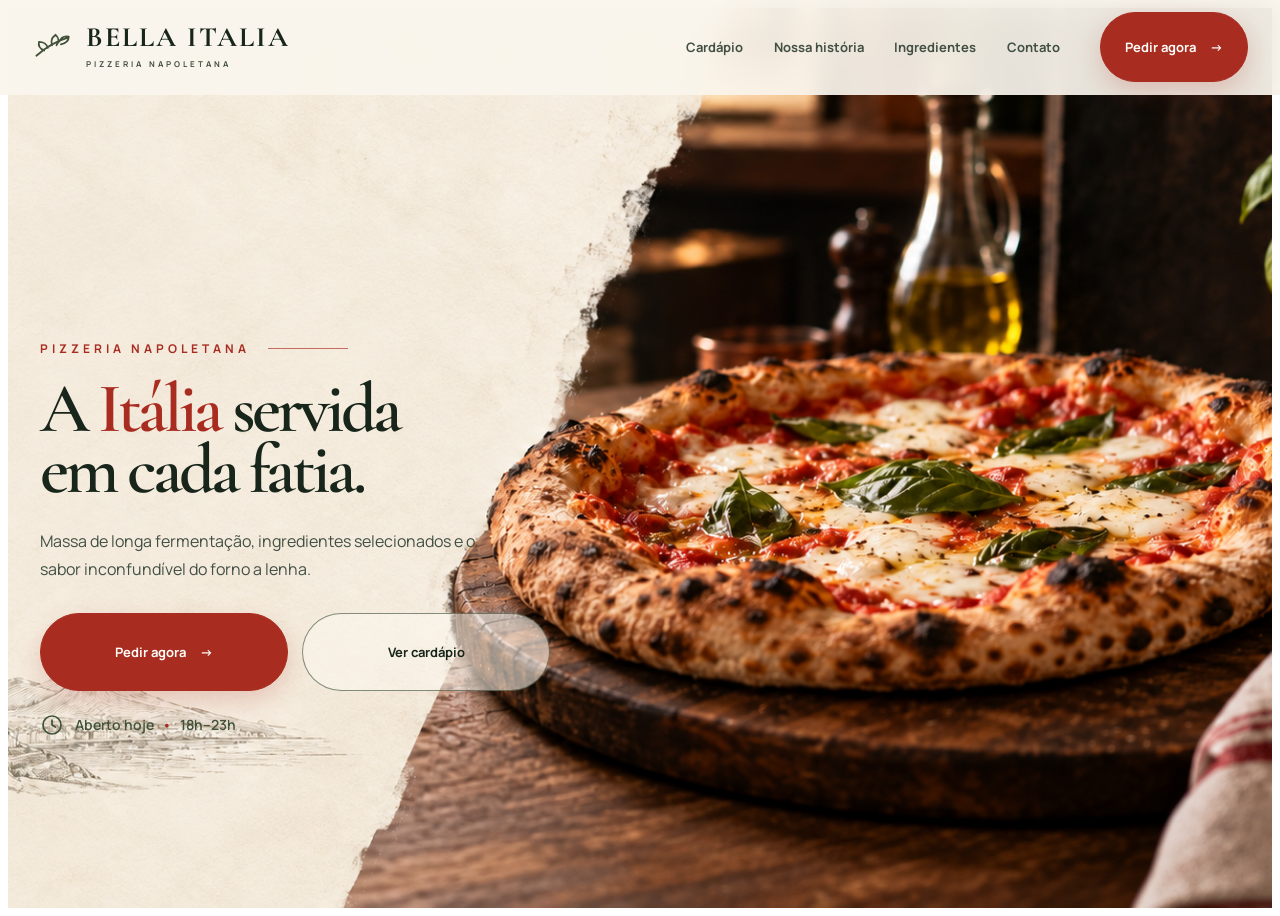
==== public/index.html @ cf536c27 "Refatora landing page Bella Italia" ====
<!DOCTYPE html>
<html lang="pt-BR">

<head>
    <meta charset="UTF-8">
    <meta name="viewport" content="width=device-width, initial-scale=1.0">
    <meta name="description"
        content="Bella Italia — Pizzeria Napoletana artesanal com forno a lenha. Sabores tradicionais, especiais, vegetarianos e doces. Peça agora ou reserve sua mesa.">
    <meta name="theme-color" content="#f4ecdd">
    <title>Bella Italia | Pizzeria Napoletana — Forno a Lenha</title>
    <link rel="preconnect" href="https://fonts.googleapis.com">

    <link rel="preconnect" href="https://fonts.gstatic.com" crossorigin>

    <link
        href="https://fonts.googleapis.com/css2?family=Cormorant+Garamond:wght@500;600;700&family=Manrope:wght@400;500;600;700&display=swap"
        rel="stylesheet">
    <link rel="stylesheet" href="css/style.css">
</head>

<body>
    <a href="#cardapio" class="landing-skip">Ir para o cardápio</a>

    <div class="landing-menu-overlay" id="landing-menu-overlay"></div>

    <header class="landing-header" id="landing-header">
        <nav class="landing-nav" aria-label="Navegação principal">

            <a href="#hero-section" class="landing-brand" aria-label="Bella Italia — início">
                <svg viewBox="0 0 48 32" aria-hidden="true">
                    <path
                        d="M5 26C15 17 25 10 42 5M14 20C9 18 7 14 8 10c5 0 9 3 10 7M23 14c-2-5 0-9 4-12 4 4 4 8 1 12M31 10c2-5 6-7 11-6 0 5-4 8-9 9" />
                </svg>

                <span>
                    <strong>Bella Italia</strong>
                    <small>Pizzeria Napoletana</small>
                </span>
            </a>

            <div class="landing-nav-links" id="landing-nav-links">
                <a href="#cardapio">Cardápio</a>
                <a href="#sobre">Nossa história</a>
                <a href="#ingredientes">Ingredientes</a>
                <a href="#contato">Contato</a>
            </div>

            <a href="#contato" class="landing-nav-cta">
                Pedir agora
                <span aria-hidden="true">→</span>
            </a>

            <button class="landing-menu-toggle" id="landing-menu-toggle" type="button" aria-label="Abrir menu"
                aria-controls="landing-nav-links" aria-expanded="false">
                <span></span>
                <span></span>
                <span></span>
            </button>
        </nav>
    </header>

    <section class="hero-image-section" id="hero-section">
        <img src="assets/imgs/hero-bella-italia.png" alt="" class="landing-hero-background" loading="eager"
            fetchpriority="high">

        <div class="landing-hero-layout">
            <div class="landing-hero-copy">

                <span class="landing-eyebrow">
                    Pizzeria Napoletana
                </span>

                <h1>
                    A <em>Itália</em> servida em cada fatia.
                </h1>

                <p>
                    Massa de longa fermentação, ingredientes selecionados
                    e o sabor inconfundível do forno a lenha.
                </p>

                <div class="landing-hero-actions">
                    <a href="#contato" class="landing-primary-button">
                        Pedir agora
                        <span aria-hidden="true">→</span>
                    </a>

                    <a href="#cardapio" class="landing-secondary-button">
                        Ver cardápio
                    </a>
                </div>

                <div class="landing-opening">
                    <svg viewBox="0 0 24 24" aria-hidden="true">
                        <circle cx="12" cy="12" r="9"></circle>
                        <path d="M12 7v5l3.5 2"></path>
                    </svg>

                    <span>
                        Aberto hoje
                        <i>•</i>
                        18h–23h
                    </span>
                </div>
            </div>
        </div>
    </section>
</body>

</html>
---- public/css/style.css ----
/* =========================================================
   NOVO HERO — BELLA ITALIA
   ========================================================= */

.landing-skip {
    position: fixed;
    top: 12px;
    left: 16px;
    z-index: 9999;
    padding: 10px 18px;
    border-radius: 8px;
    background: #17251a;
    color: #fffdf8;
    font-family: "Manrope", sans-serif;
    font-size: 13px;
    font-weight: 700;
    transform: translateY(-160%);
    transition: transform 180ms ease;
}

.landing-skip:focus {
    transform: translateY(0);
}

.landing-header {
    position: fixed;
    top: 0;
    right: 0;
    left: 0;
    z-index: 1000;
    height: 94px;
    border-bottom: 1px solid transparent;
    background: rgba(250, 246, 237, 0.92);
    backdrop-filter: blur(14px);
    -webkit-backdrop-filter: blur(14px);
    transition:
        height 250ms ease,
        background 250ms ease,
        box-shadow 250ms ease;
}

.landing-header.scrolled {
    height: 78px;
    border-color: rgba(38, 56, 38, 0.14);
    background: rgba(250, 246, 237, 0.98);
    box-shadow: 0 12px 35px rgba(32, 28, 20, 0.08);
}

.landing-nav {
    width: min(calc(100% - 64px), 1450px);
    height: 100%;
    margin: 0 auto;
    display: flex;
    align-items: center;
    gap: 40px;
}

.landing-brand {
    display: inline-flex;
    align-items: center;
    gap: 12px;
    flex-shrink: 0;
    color: #17251a;
    text-decoration: none;
}

.landing-brand svg {
    width: 42px;
    height: 30px;
    fill: none;
    stroke: #40533a;
    stroke-width: 2;
    stroke-linecap: round;
    stroke-linejoin: round;
}

.landing-brand strong,
.landing-brand small {
    display: block;
}

.landing-brand strong {
    font-family: "Cormorant Garamond", serif;
    font-size: 28px;
    font-weight: 700;
    line-height: 0.9;
    letter-spacing: 2px;
    text-transform: uppercase;
}

.landing-brand small {
    margin-top: 7px;
    color: #425044;
    font-family: "Manrope", sans-serif;
    font-size: 8px;
    font-weight: 700;
    letter-spacing: 3px;
    text-transform: uppercase;
}

.landing-nav-links {
    margin-left: auto;
    display: flex;
    align-items: center;
    gap: clamp(20px, 2.4vw, 38px);
}

.landing-nav-links a {
    position: relative;
    padding: 8px 0;
    color: #425044;
    font-family: "Manrope", sans-serif;
    font-size: 13px;
    font-weight: 700;
    text-decoration: none;
    white-space: nowrap;
    transition: color 180ms ease;
}

.landing-nav-links a::after {
    content: "";
    position: absolute;
    right: 0;
    bottom: 1px;
    left: 0;
    height: 2px;
    background: #a92c20;
    transform: scaleX(0);
    transform-origin: right;
    transition: transform 220ms ease;
}

.landing-nav-links a:hover {
    color: #a92c20;
}

.landing-nav-links a:hover::after {
    transform: scaleX(1);
    transform-origin: left;
}

.landing-nav-cta,
.landing-primary-button,
.landing-secondary-button {
    display: inline-flex;
    align-items: center;
    justify-content: center;
    gap: 14px;
    min-height: 50px;
    padding: 13px 28px;
    border-radius: 999px;
    font-family: "Manrope", sans-serif;
    font-size: 13px;
    font-weight: 700;
    text-decoration: none;
    transition:
        background 200ms ease,
        color 200ms ease,
        border-color 200ms ease,
        transform 200ms ease,
        box-shadow 200ms ease;
}

.landing-nav-cta,
.landing-primary-button {
    border: 1px solid #a92c20;
    background: #a92c20;
    color: #fffdf8;
    box-shadow: 0 10px 24px rgba(169, 44, 32, 0.2);
}

.landing-nav-cta {
    min-height: 46px;
    padding: 11px 24px;
    white-space: nowrap;
}

.landing-nav-cta:hover,
.landing-primary-button:hover {
    border-color: #842016;
    background: #842016;
    color: #fff;
    transform: translateY(-2px);
    box-shadow: 0 14px 30px rgba(132, 32, 22, 0.25);
}

.landing-menu-toggle {
    display: none;
    width: 44px;
    height: 44px;
    padding: 10px 7px;
    border: 0;
    background: transparent;
    cursor: pointer;
    flex-direction: column;
    align-items: stretch;
    justify-content: center;
    gap: 6px;
}

.landing-menu-toggle span {
    height: 2px;
    border-radius: 2px;
    background: #17251a;
    transition: transform 220ms ease, opacity 180ms ease;
}

.landing-menu-toggle.open span:nth-child(1) {
    transform: translateY(8px) rotate(45deg);
}

.landing-menu-toggle.open span:nth-child(2) {
    opacity: 0;
}

.landing-menu-toggle.open span:nth-child(3) {
    transform: translateY(-8px) rotate(-45deg);
}

.landing-menu-overlay {
    position: fixed;
    inset: 0;
    z-index: 980;
    background: rgba(20, 30, 20, 0.5);
    opacity: 0;
    pointer-events: none;
    transition: opacity 220ms ease;
}

.landing-menu-overlay.open {
    opacity: 1;
    pointer-events: auto;
}

body.landing-menu-open {
    overflow: hidden;
}

/* Hero */

.hero-image-section {
    position: relative !important;
    width: 100% !important;
    height: 100svh !important;
    min-height: 720px !important;
    max-height: 980px !important;
    overflow: hidden !important;
    background: #f4ecdd !important;
}

.landing-hero-background {
    position: absolute;
    inset: 0;
    width: 100%;
    height: 100%;
    display: block;
    object-fit: cover;
    object-position: center;
}

.landing-hero-layout {
    position: relative;
    z-index: 2;
    width: min(calc(100% - 64px), 1450px);
    height: 100%;
    margin: 0 auto;
    padding-top: 94px;
    display: flex;
    align-items: center;
}

.landing-hero-copy {
    width: min(500px, 41vw);
    padding-bottom: 3vh;
}

.landing-eyebrow {
    display: flex;
    align-items: center;
    gap: 18px;
    margin-bottom: 22px;
    color: #a92c20;
    font-family: "Manrope", sans-serif;
    font-size: 12px;
    font-weight: 700;
    letter-spacing: 4px;
    text-transform: uppercase;
}

.landing-eyebrow::after {
    content: "";
    width: 80px;
    height: 1px;
    background: currentColor;
    opacity: 0.65;
}

.landing-hero-copy h1 {
    max-width: 540px;
    margin: 0;
    color: #17251a;
    font-family: "Cormorant Garamond", serif;
    font-size: clamp(65px, 5.5vw, 102px);
    font-weight: 600;
    line-height: 0.86;
    letter-spacing: -4px;
    text-wrap: balance;
}

.landing-hero-copy h1 em {
    color: #a92c20;
    font-style: normal;
}

.landing-hero-copy>p {
    max-width: 455px;
    margin: 28px 0 0;
    color: #425044;
    font-family: "Manrope", sans-serif;
    font-size: clamp(16px, 1.25vw, 19px);
    line-height: 1.7;
}

.landing-hero-actions {
    display: flex;
    align-items: center;
    gap: 14px;
    margin-top: 30px;
}

.landing-primary-button,
.landing-secondary-button {
    min-width: 190px;
}

.landing-secondary-button {
    border: 1px solid rgba(38, 56, 38, 0.55);
    background: rgba(251, 247, 239, 0.55);
    color: #17251a;
}

.landing-secondary-button:hover {
    border-color: #263826;
    background: #263826;
    color: #fffdf8;
    transform: translateY(-2px);
}

.landing-opening {
    display: flex;
    align-items: center;
    gap: 11px;
    margin-top: 22px;
    color: #40533a;
    font-family: "Manrope", sans-serif;
    font-size: 14px;
    font-weight: 600;
}

.landing-opening svg {
    width: 24px;
    height: 24px;
    fill: none;
    stroke: currentColor;
    stroke-width: 1.7;
    stroke-linecap: round;
    stroke-linejoin: round;
}

.landing-opening i {
    margin: 0 5px;
    color: #a92c20;
    font-style: normal;
}

/* Tablet */

@media (max-width: 1050px) {
    .landing-nav-links {
        gap: 17px;
    }

    .landing-nav-links a {
        font-size: 12px;
    }

    .landing-brand strong {
        font-size: 23px;
    }

    .landing-hero-copy {
        width: 45vw;
    }

    .landing-hero-copy h1 {
        font-size: clamp(58px, 6vw, 80px);
    }
}

/* Menu mobile */

@media (max-width: 850px) {
    .landing-header {
        height: 80px;
    }

    .landing-nav {
        width: calc(100% - 40px);
    }

    .landing-menu-toggle {
        position: relative;
        z-index: 1002;
        display: flex;
    }

    .landing-nav-cta {
        margin-left: auto;
    }

    .landing-nav-links {
        position: fixed;
        top: 0;
        right: 0;
        z-index: 1001;
        width: min(360px, 88vw);
        height: 100dvh;
        margin: 0;
        padding: 125px 38px 48px;
        display: flex;
        flex-direction: column;
        align-items: flex-start;
        gap: 10px;
        background: #fbf7ef;
        box-shadow: -20px 0 55px rgba(18, 25, 18, 0.16);
        transform: translateX(105%);
        transition: transform 300ms ease;
    }

    .landing-nav-links.open {
        transform: translateX(0);
    }

    .landing-nav-links a {
        width: 100%;
        padding: 14px 0;
        border-bottom: 1px solid rgba(38, 56, 38, 0.16);
        font-family: "Cormorant Garamond", serif;
        font-size: 24px;
        font-weight: 600;
    }
}

/* Celular */

@media (max-width: 680px) {

    .landing-header,
    .landing-header.scrolled {
        height: 72px;
    }

    .landing-nav {
        width: calc(100% - 32px);
    }

    .landing-brand svg,
    .landing-brand small,
    .landing-nav>.landing-nav-cta {
        display: none;
    }

    .landing-brand strong {
        font-size: 21px;
    }

    .landing-menu-toggle {
        margin-left: auto;
    }

    .hero-image-section {
        height: auto !important;
        min-height: 880px !important;
        max-height: none !important;
    }

    .landing-hero-background {
        top: 72px;
        bottom: auto;
        height: 43%;
        object-position: 77% center;
    }

    .hero-image-section::after {
        content: "";
        position: absolute;
        z-index: 1;
        inset: 34% 0 0;
        background: linear-gradient(to bottom,
                rgba(244, 236, 221, 0),
                #f4ecdd 11%,
                #f4ecdd);
    }

    .landing-hero-layout {
        z-index: 2;
        width: calc(100% - 32px);
        min-height: 880px;
        padding: 390px 0 70px;
        align-items: flex-end;
    }

    .landing-hero-copy {
        width: 100%;
        padding: 0;
    }

    .landing-eyebrow {
        margin-bottom: 14px;
        font-size: 10px;
        letter-spacing: 3px;
    }

    .landing-hero-copy h1 {
        max-width: 500px;
        font-size: clamp(55px, 16vw, 75px);
        letter-spacing: -3px;
    }

    .landing-hero-copy>p {
        margin-top: 20px;
        font-size: 15px;
    }

    .landing-hero-actions {
        align-items: stretch;
    }

    .landing-primary-button,
    .landing-secondary-button {
        min-width: 0;
        flex: 1;
        padding-right: 18px;
        padding-left: 18px;
    }
}

@media (max-width: 420px) {
    .landing-hero-actions {
        flex-direction: column;
    }

    .landing-primary-button,
    .landing-secondary-button {
        width: 100%;
    }

    .landing-opening {
        font-size: 13px;
    }
}
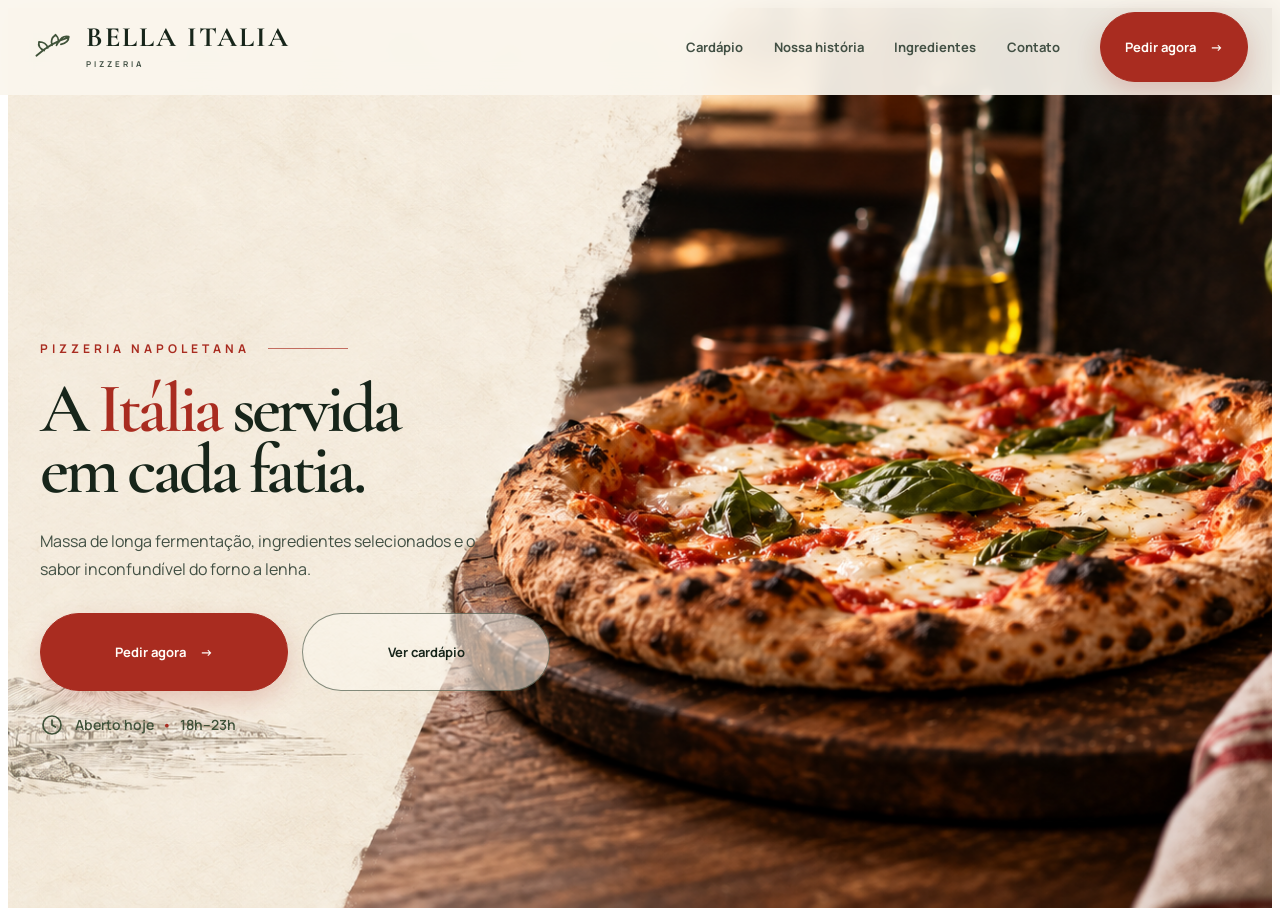
==== commit 3e5c2b58: "Removi o napoletano" ====
--- a/public/index.html
+++ b/public/index.html
@@ -7,7 +7,7 @@
     <meta name="description"
         content="Bella Italia — Pizzeria Napoletana artesanal com forno a lenha. Sabores tradicionais, especiais, vegetarianos e doces. Peça agora ou reserve sua mesa.">
     <meta name="theme-color" content="#f4ecdd">
-    <title>Bella Italia | Pizzeria Napoletana — Forno a Lenha</title>
+    <title>Bella Italia </title>
     <link rel="preconnect" href="https://fonts.googleapis.com">
 
     <link rel="preconnect" href="https://fonts.gstatic.com" crossorigin>
@@ -34,7 +34,7 @@
 
                 <span>
                     <strong>Bella Italia</strong>
-                    <small>Pizzeria Napoletana</small>
+                    <small>Pizzeria </small>
                 </span>
             </a>
 
@@ -105,6 +105,8 @@
             </div>
         </div>
     </section>
+
+    <script src="js/scripts.js"></script>
 </body>
 
 </html>
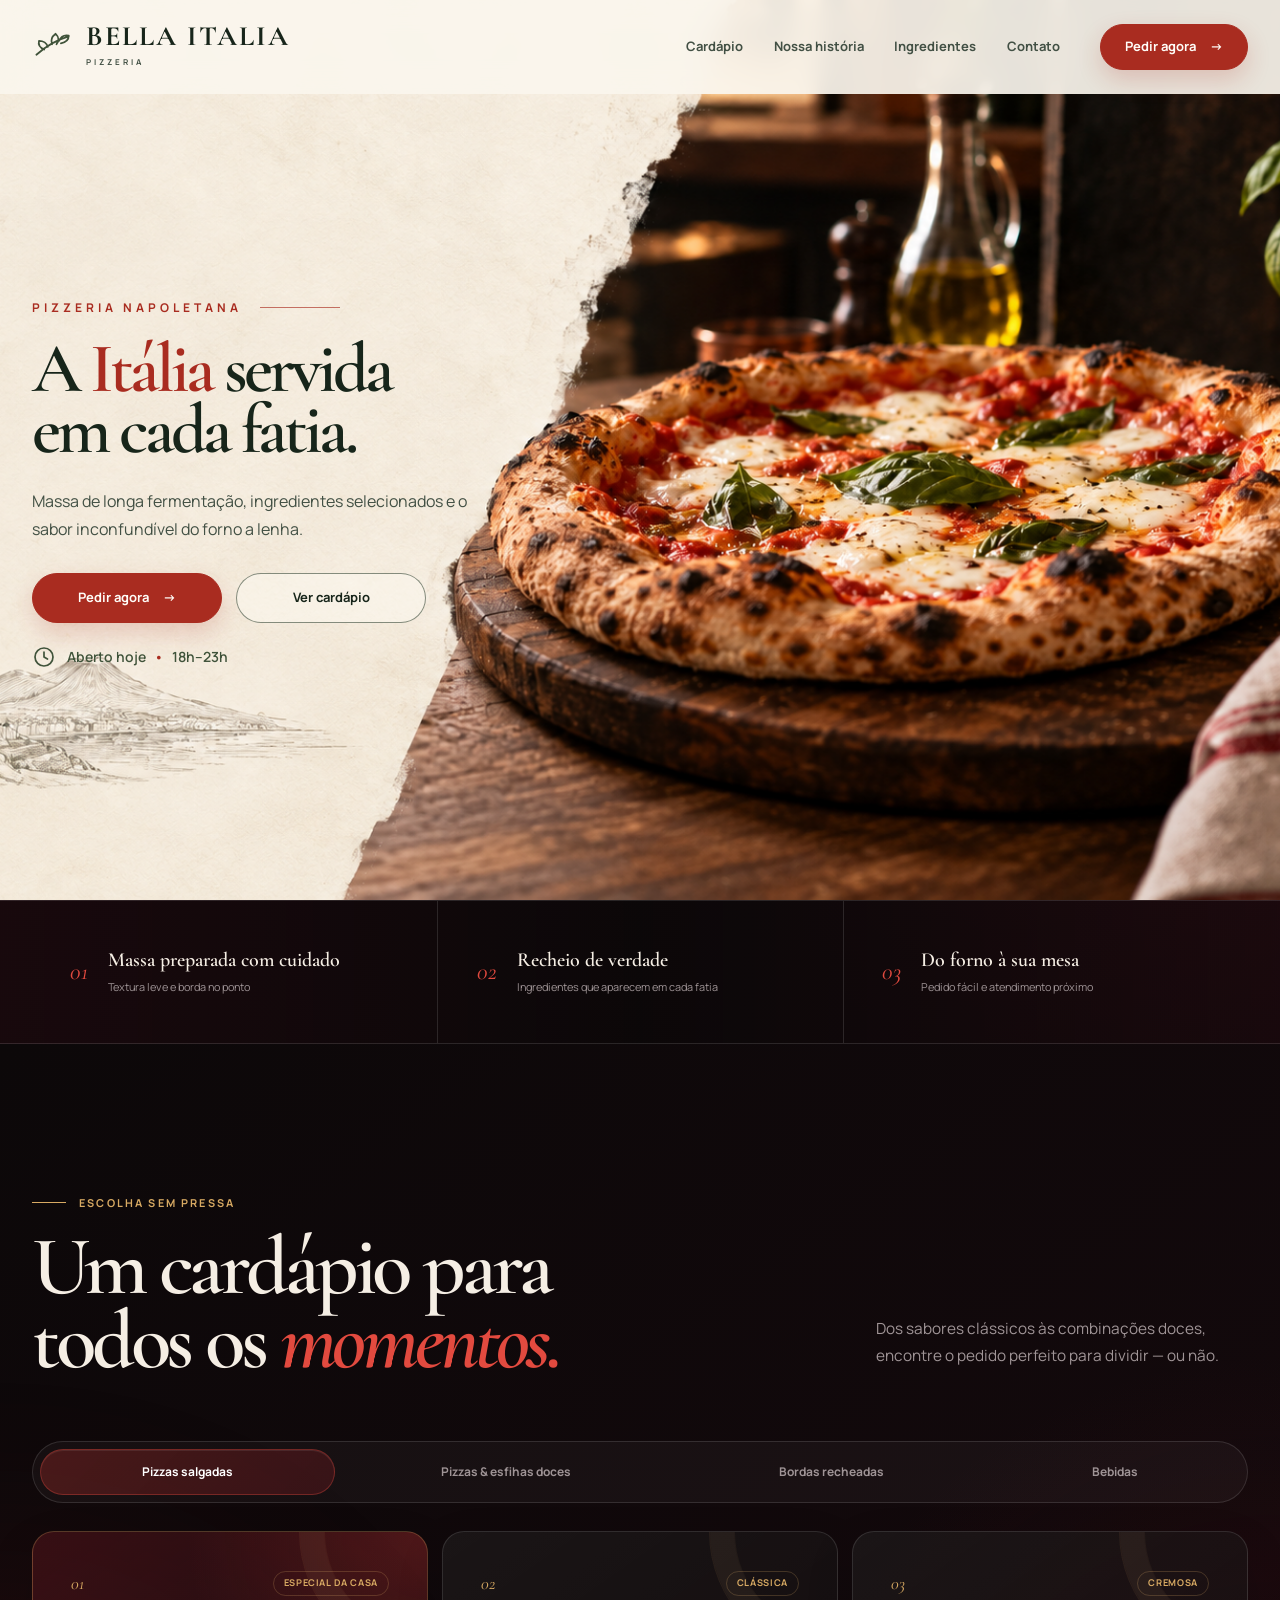
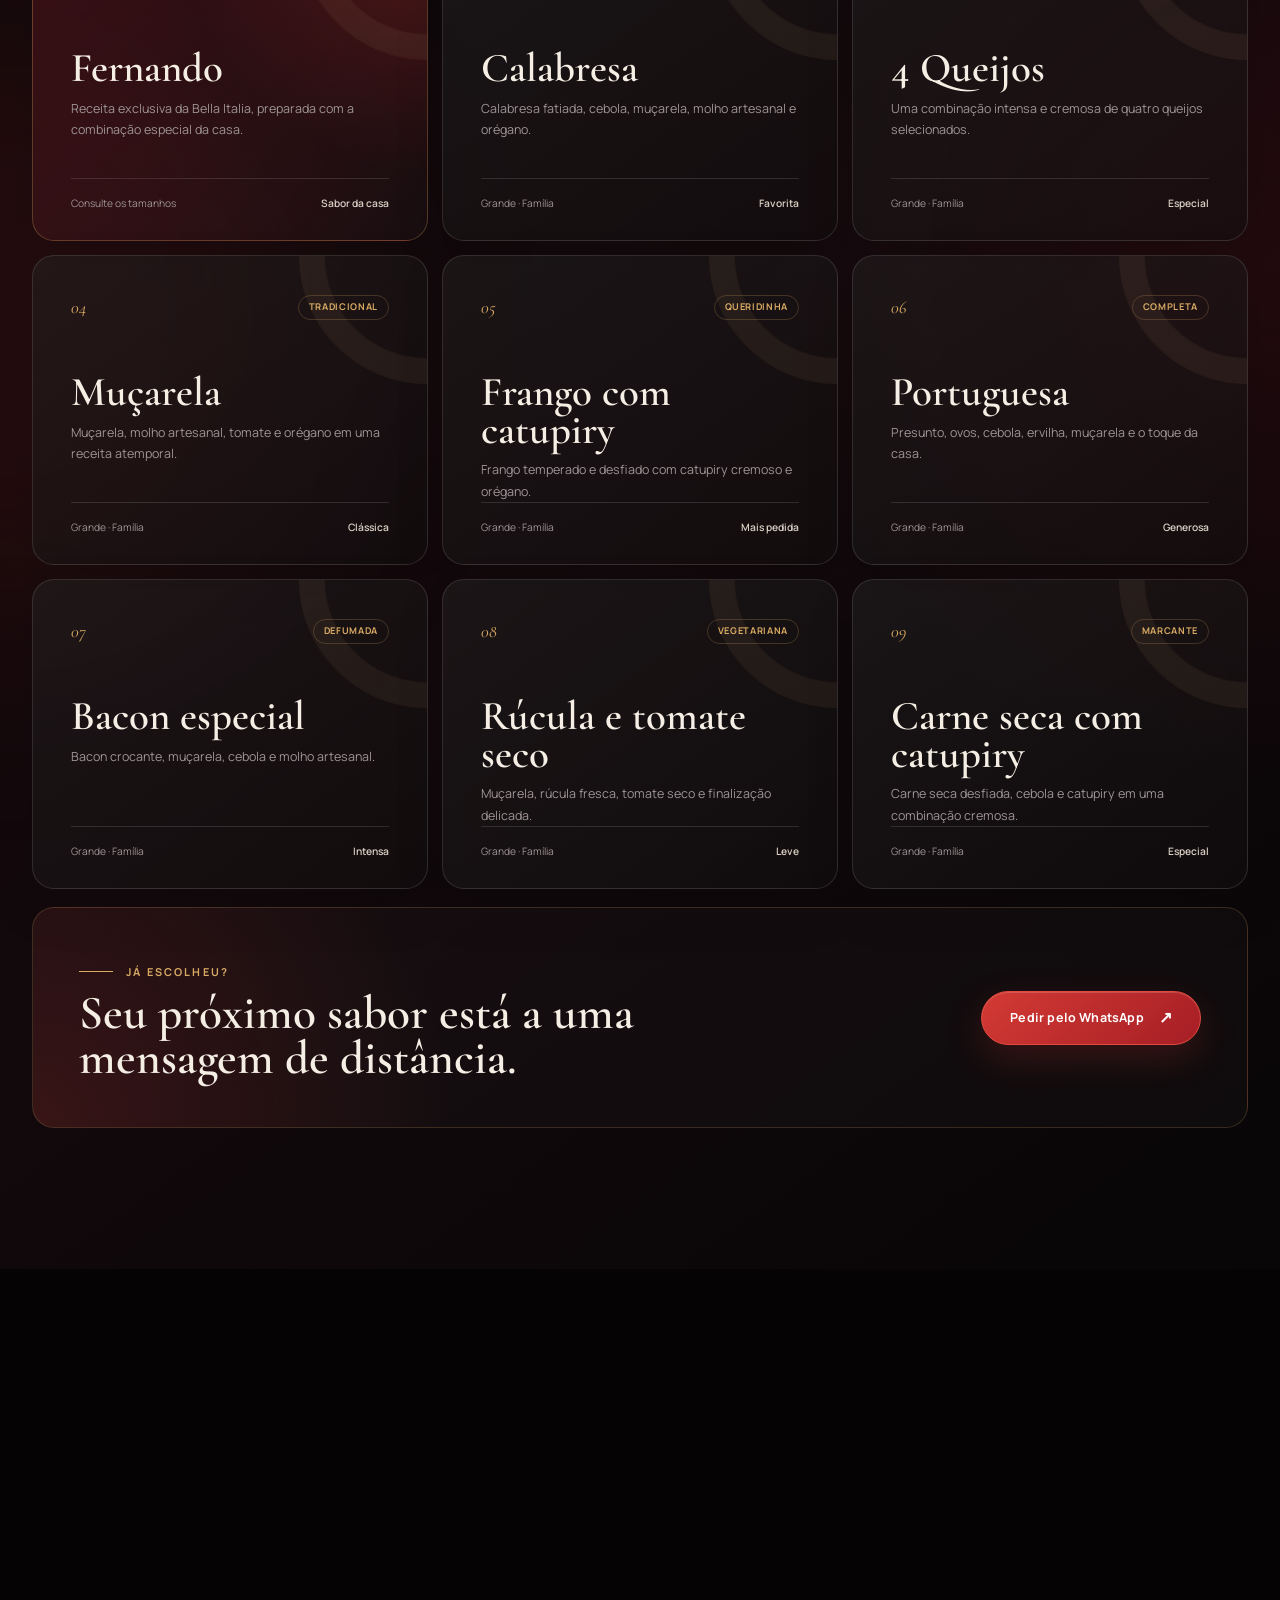
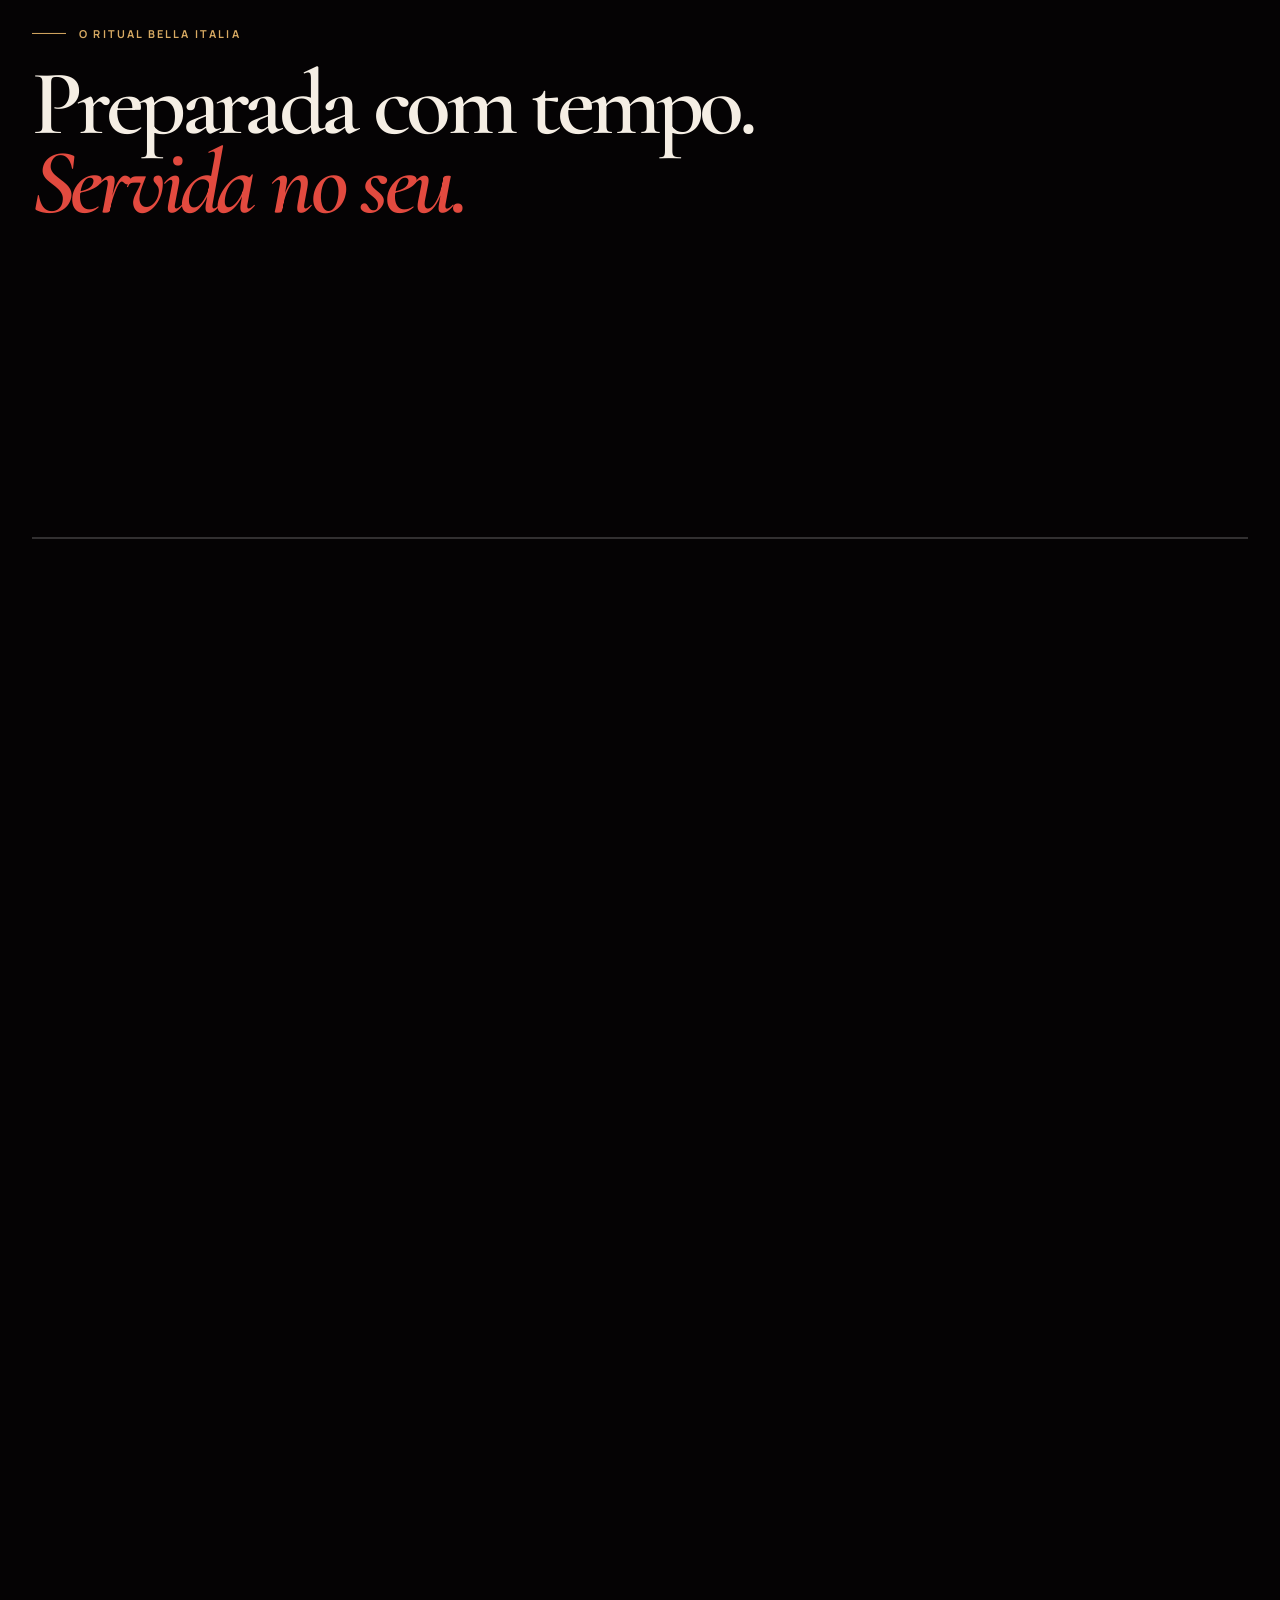
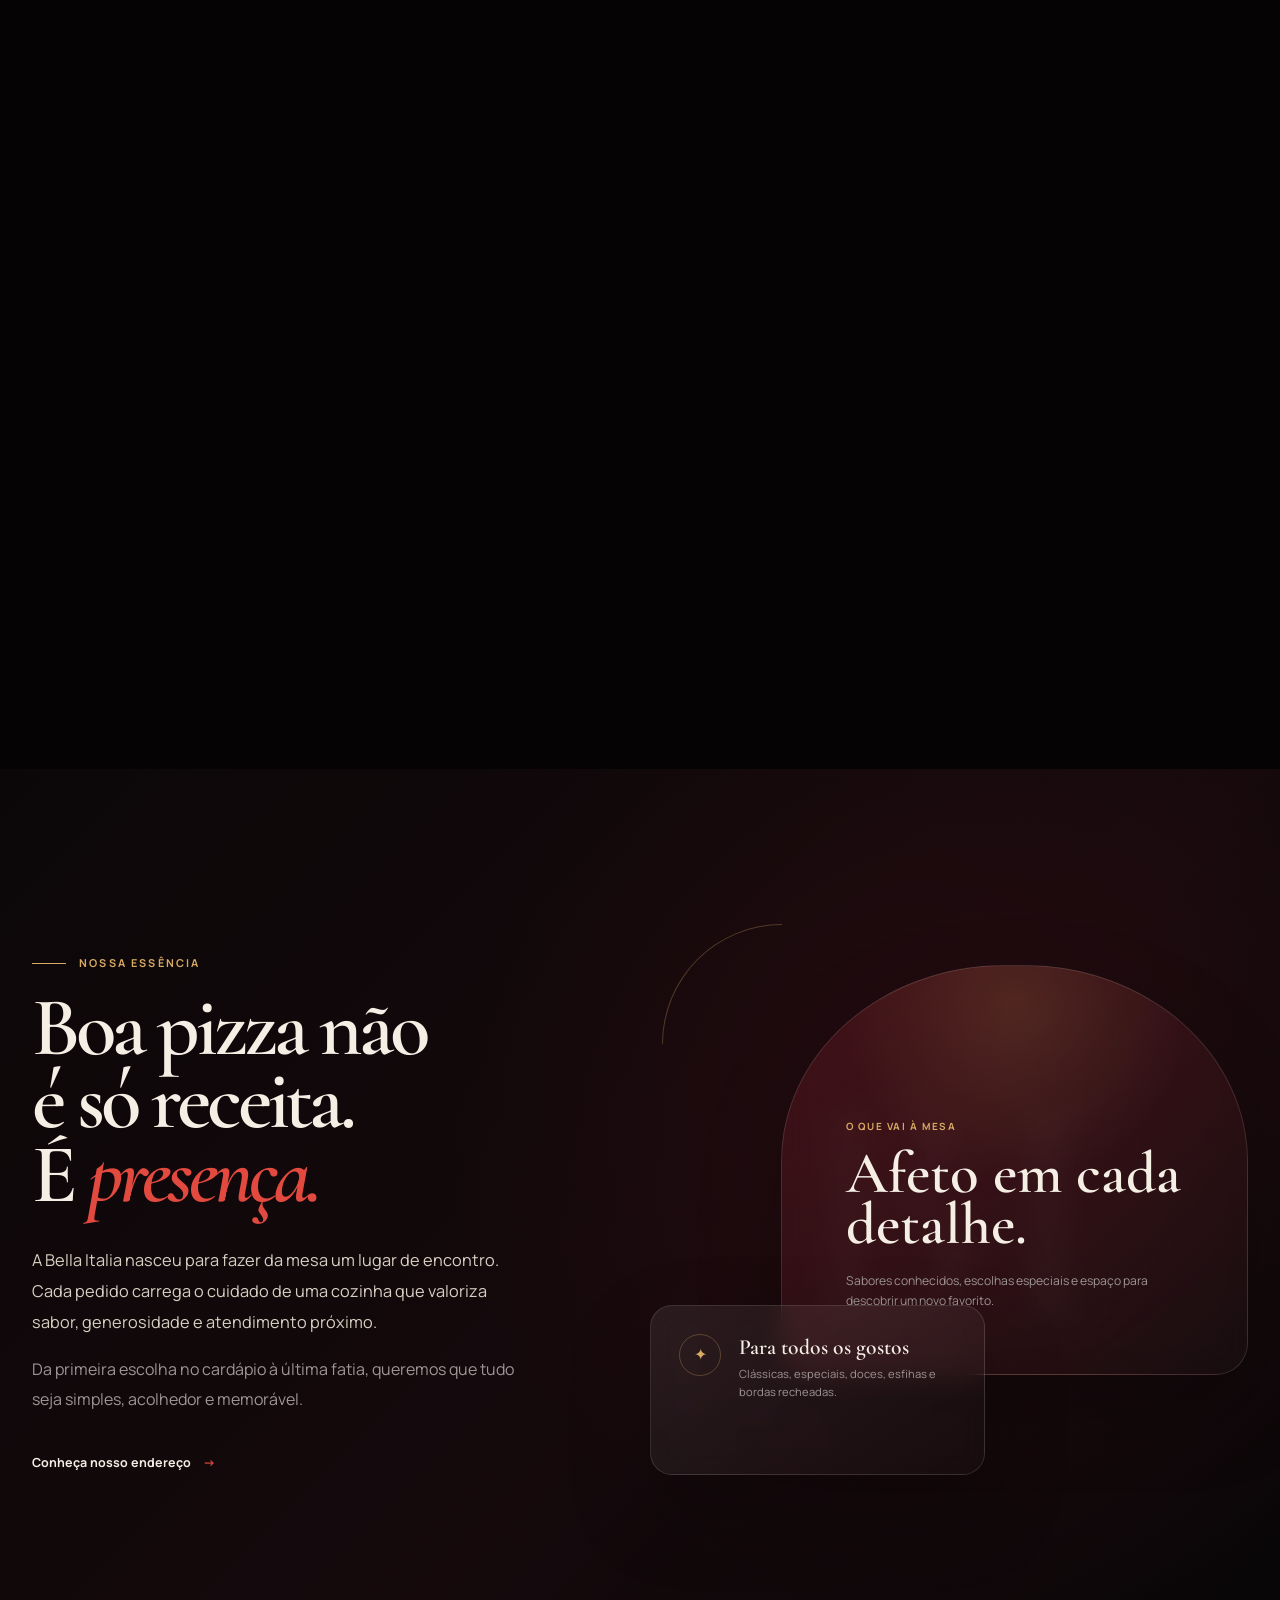
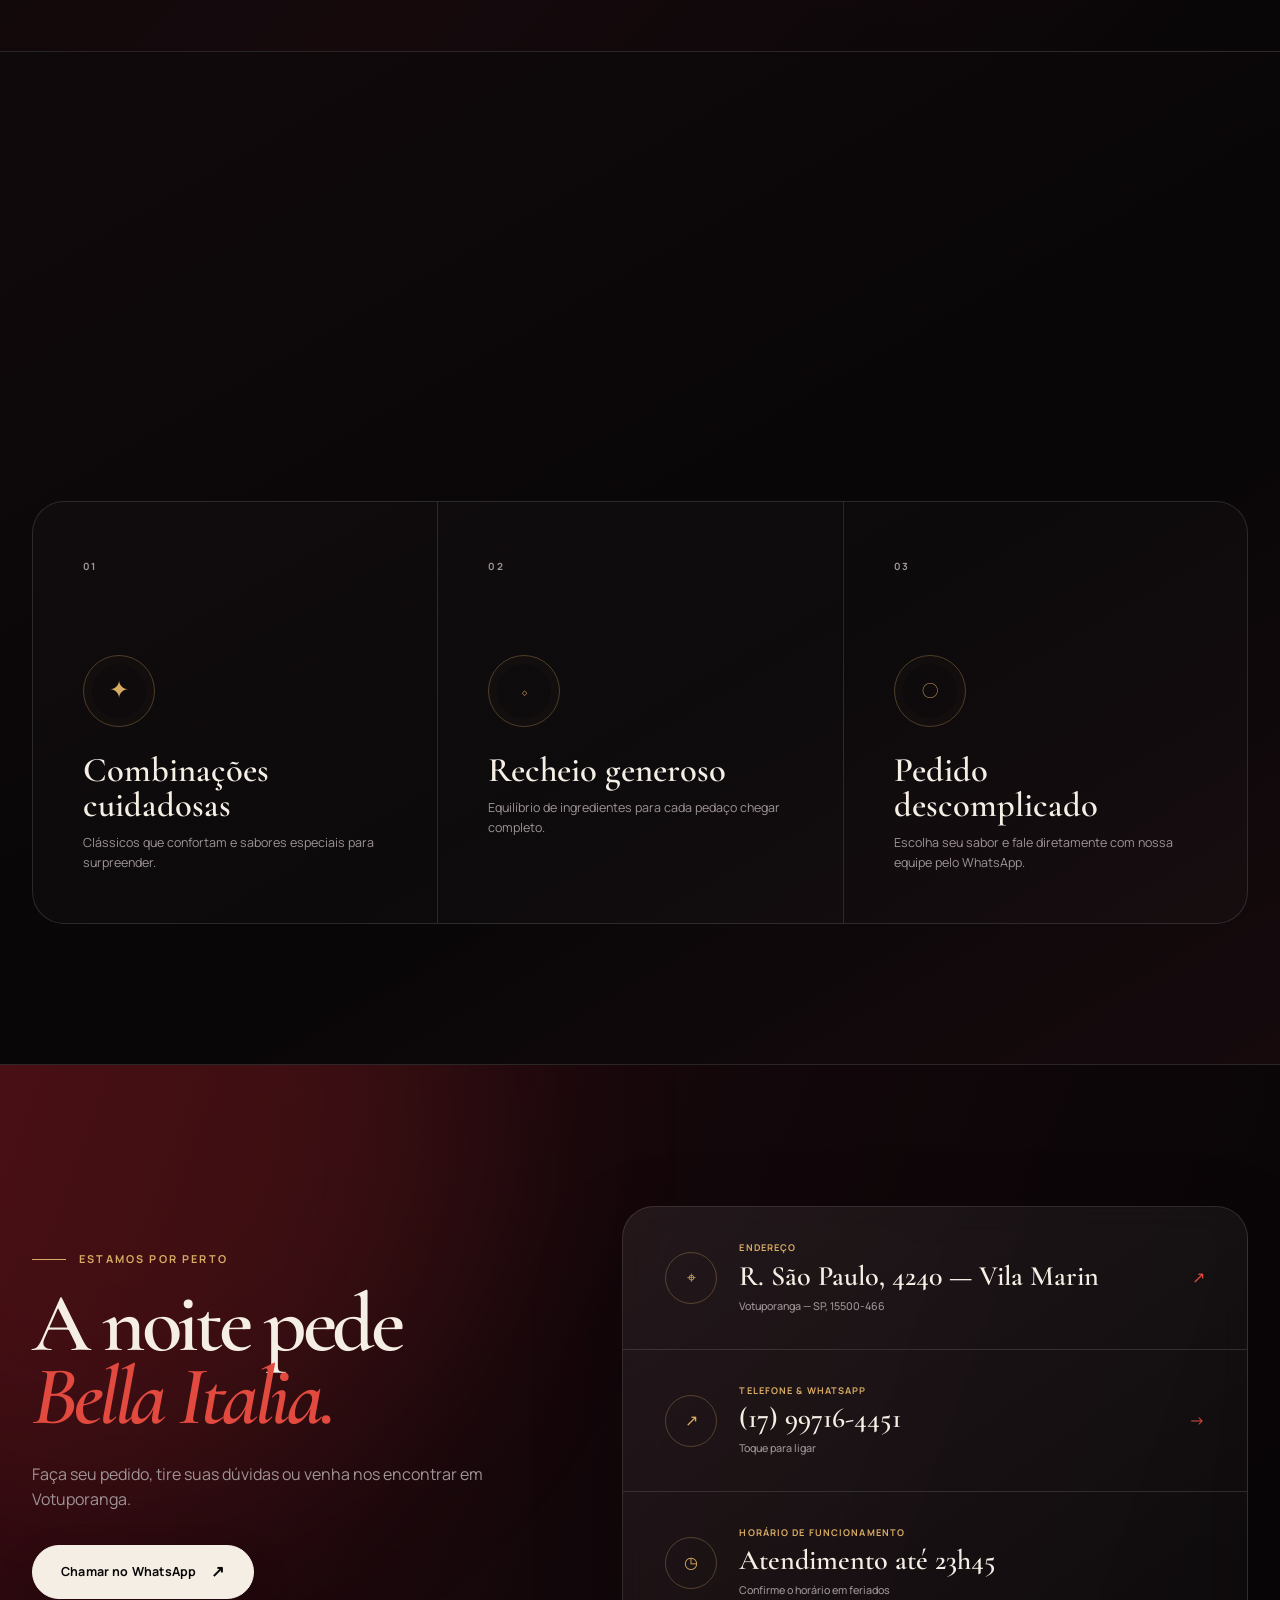
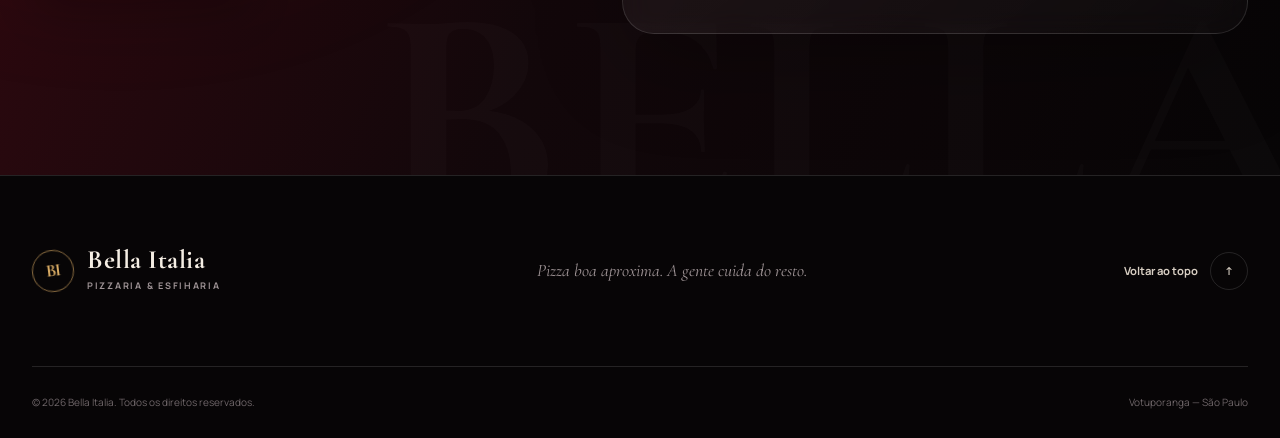
==== commit cc46c221: "adiciona cardapio basico ilustrativo" ====
--- a/public/index.html
+++ b/public/index.html
@@ -9,12 +9,11 @@
     <meta name="theme-color" content="#f4ecdd">
     <title>Bella Italia </title>
     <link rel="preconnect" href="https://fonts.googleapis.com">
-
     <link rel="preconnect" href="https://fonts.gstatic.com" crossorigin>
-
     <link
         href="https://fonts.googleapis.com/css2?family=Cormorant+Garamond:wght@500;600;700&family=Manrope:wght@400;500;600;700&display=swap"
         rel="stylesheet">
+    <link rel="stylesheet" href="css/hero-original.css">
     <link rel="stylesheet" href="css/style.css">
 </head>
 
@@ -59,54 +58,369 @@
         </nav>
     </header>
 
-    <section class="hero-image-section" id="hero-section">
-        <img src="assets/imgs/hero-bella-italia.png" alt="" class="landing-hero-background" loading="eager"
-            fetchpriority="high">
-
-        <div class="landing-hero-layout">
-            <div class="landing-hero-copy">
-
-                <span class="landing-eyebrow">
-                    Pizzeria Napoletana
-                </span>
-
-                <h1>
-                    A <em>Itália</em> servida em cada fatia.
-                </h1>
-
-                <p>
-                    Massa de longa fermentação, ingredientes selecionados
-                    e o sabor inconfundível do forno a lenha.
-                </p>
-
-                <div class="landing-hero-actions">
-                    <a href="#contato" class="landing-primary-button">
-                        Pedir agora
-                        <span aria-hidden="true">→</span>
+    <main>
+        <section class="hero-image-section" id="hero-section">
+            <img src="assets/imgs/hero-bella-italia.png" alt="" class="landing-hero-background" loading="eager"
+                fetchpriority="high">
+
+            <div class="landing-hero-layout">
+                <div class="landing-hero-copy">
+
+                    <span class="landing-eyebrow">
+                        Pizzeria Napoletana
+                    </span>
+
+                    <h1>
+                        A <em>Itália</em> servida em cada fatia.
+                    </h1>
+
+                    <p>
+                        Massa de longa fermentação, ingredientes selecionados
+                        e o sabor inconfundível do forno a lenha.
+                    </p>
+
+                    <div class="landing-hero-actions">
+                        <a href="#contato" class="landing-primary-button">
+                            Pedir agora
+                            <span aria-hidden="true">→</span>
+                        </a>
+
+                        <a href="#cardapio" class="landing-secondary-button">
+                            Ver cardápio
+                        </a>
+                    </div>
+
+                    <div class="landing-opening">
+                        <svg viewBox="0 0 24 24" aria-hidden="true">
+                            <circle cx="12" cy="12" r="9"></circle>
+                            <path d="M12 7v5l3.5 2"></path>
+                        </svg>
+
+                        <span>
+                            Aberto hoje
+                            <i>•</i>
+                            18h–23h
+                        </span>
+                    </div>
+                </div>
+            </div>
+        </section>
+
+        <section class="trust-strip" aria-label="Diferenciais da Bella Italia">
+            <div class="shell trust-grid">
+                <div class="trust-item reveal">
+                    <span>01</span><p><strong>Massa preparada com cuidado</strong><small>Textura leve e borda no ponto</small></p>
+                </div>
+                <div class="trust-item reveal reveal-delay-1">
+                    <span>02</span><p><strong>Recheio de verdade</strong><small>Ingredientes que aparecem em cada fatia</small></p>
+                </div>
+                <div class="trust-item reveal reveal-delay-2">
+                    <span>03</span><p><strong>Do forno à sua mesa</strong><small>Pedido fácil e atendimento próximo</small></p>
+                </div>
+            </div>
+        </section>
+
+        <section class="menu-section section" id="cardapio">
+            <div class="section-orb section-orb-left" aria-hidden="true"></div>
+            <div class="shell">
+                <div class="section-heading reveal">
+                    <div>
+                        <span class="eyebrow"><span></span>Escolha sem pressa</span>
+                        <h2>Um cardápio para todos os <em>momentos.</em></h2>
+                    </div>
+                    <p>Dos sabores clássicos às combinações doces, encontre o pedido perfeito para dividir — ou não.</p>
+                </div>
+
+                <div class="menu-filter reveal" role="group" aria-label="Filtrar cardápio">
+                    <button class="filter-button active" type="button" data-filter="salgadas" aria-pressed="true">Pizzas salgadas</button>
+                    <button class="filter-button" type="button" data-filter="doces" aria-pressed="false">Pizzas &amp; esfihas doces</button>
+                    <button class="filter-button" type="button" data-filter="bordas" aria-pressed="false">Bordas recheadas</button>
+                    <button class="filter-button" type="button" data-filter="bebidas" aria-pressed="false">Bebidas</button>
+                </div>
+
+                <div class="menu-panels">
+                    <div class="menu-panel active" data-panel="salgadas">
+                        <article class="menu-card featured reveal">
+                            <div class="menu-card-top"><span class="menu-number">01</span><span class="menu-tag">Especial da casa</span></div>
+                            <h3>Fernando</h3>
+                            <p>Receita exclusiva da Bella Italia, preparada com a combinação especial da casa.</p>
+                            <div class="menu-card-bottom"><span>Consulte os tamanhos</span><strong>Sabor da casa</strong></div>
+                        </article>
+                        <article class="menu-card reveal reveal-delay-1">
+                            <div class="menu-card-top"><span class="menu-number">02</span><span class="menu-tag">Clássica</span></div>
+                            <h3>Calabresa</h3>
+                            <p>Calabresa fatiada, cebola, muçarela, molho artesanal e orégano.</p>
+                            <div class="menu-card-bottom"><span>Grande · Família</span><strong>Favorita</strong></div>
+                        </article>
+                        <article class="menu-card reveal reveal-delay-2">
+                            <div class="menu-card-top"><span class="menu-number">03</span><span class="menu-tag">Cremosa</span></div>
+                            <h3>4 Queijos</h3>
+                            <p>Uma combinação intensa e cremosa de quatro queijos selecionados.</p>
+                            <div class="menu-card-bottom"><span>Grande · Família</span><strong>Especial</strong></div>
+                        </article>
+                        <article class="menu-card reveal">
+                            <div class="menu-card-top"><span class="menu-number">04</span><span class="menu-tag">Tradicional</span></div>
+                            <h3>Muçarela</h3>
+                            <p>Muçarela, molho artesanal, tomate e orégano em uma receita atemporal.</p>
+                            <div class="menu-card-bottom"><span>Grande · Família</span><strong>Clássica</strong></div>
+                        </article>
+                        <article class="menu-card reveal reveal-delay-1">
+                            <div class="menu-card-top"><span class="menu-number">05</span><span class="menu-tag">Queridinha</span></div>
+                            <h3>Frango com catupiry</h3>
+                            <p>Frango temperado e desfiado com catupiry cremoso e orégano.</p>
+                            <div class="menu-card-bottom"><span>Grande · Família</span><strong>Mais pedida</strong></div>
+                        </article>
+                        <article class="menu-card reveal reveal-delay-2">
+                            <div class="menu-card-top"><span class="menu-number">06</span><span class="menu-tag">Completa</span></div>
+                            <h3>Portuguesa</h3>
+                            <p>Presunto, ovos, cebola, ervilha, muçarela e o toque da casa.</p>
+                            <div class="menu-card-bottom"><span>Grande · Família</span><strong>Generosa</strong></div>
+                        </article>
+                        <article class="menu-card reveal">
+                            <div class="menu-card-top"><span class="menu-number">07</span><span class="menu-tag">Defumada</span></div>
+                            <h3>Bacon especial</h3>
+                            <p>Bacon crocante, muçarela, cebola e molho artesanal.</p>
+                            <div class="menu-card-bottom"><span>Grande · Família</span><strong>Intensa</strong></div>
+                        </article>
+                        <article class="menu-card reveal reveal-delay-1">
+                            <div class="menu-card-top"><span class="menu-number">08</span><span class="menu-tag">Vegetariana</span></div>
+                            <h3>Rúcula e tomate seco</h3>
+                            <p>Muçarela, rúcula fresca, tomate seco e finalização delicada.</p>
+                            <div class="menu-card-bottom"><span>Grande · Família</span><strong>Leve</strong></div>
+                        </article>
+                        <article class="menu-card reveal reveal-delay-2">
+                            <div class="menu-card-top"><span class="menu-number">09</span><span class="menu-tag">Marcante</span></div>
+                            <h3>Carne seca com catupiry</h3>
+                            <p>Carne seca desfiada, cebola e catupiry em uma combinação cremosa.</p>
+                            <div class="menu-card-bottom"><span>Grande · Família</span><strong>Especial</strong></div>
+                        </article>
+                    </div>
+
+                    <div class="menu-panel" data-panel="doces" hidden>
+                        <article class="price-list reveal">
+                            <div class="price-list-heading">
+                                <div><span class="menu-tag">Para fechar bem</span><h3>Pizzas &amp; esfihas doces</h3></div>
+                                <div class="price-columns" aria-hidden="true"><span>Grande</span><span>Família</span><span>Esfiha</span></div>
+                            </div>
+                            <ul class="price-rows">
+                                <li><div><span>AN</span><strong>Abacaxi Nevado</strong></div><p><b>R$ 70,00</b><b>R$ 90,00</b><b>R$ 12,00</b></p></li>
+                                <li><div><span>BA</span><strong>Banana</strong></div><p><b>R$ 65,00</b><b>R$ 85,00</b><b>R$ 11,00</b></p></li>
+                                <li><div><span>BC</span><strong>Banana com Chocolate</strong></div><p><b>R$ 70,00</b><b>R$ 90,00</b><b>R$ 12,00</b></p></li>
+                                <li><div><span>BN</span><strong>Banana Nevada</strong></div><p><b>R$ 70,00</b><b>R$ 90,00</b><b>R$ 12,00</b></p></li>
+                                <li><div><span>BR</span><strong>Brigadeiro</strong></div><p><b>R$ 65,00</b><b>R$ 85,00</b><b>R$ 10,00</b></p></li>
+                                <li><div><span>CB</span><strong>Chocolate Branco</strong></div><p><b>R$ 65,00</b><b>R$ 85,00</b><b>R$ 10,00</b></p></li>
+                                <li><div><span>CF</span><strong>Chocolate Branco com Confete</strong></div><p><b>R$ 70,00</b><b>R$ 90,00</b><b>R$ 12,00</b></p></li>
+                                <li><div><span>CM</span><strong>Chocolate Branco com Morango</strong></div><p><b>R$ 70,00</b><b>R$ 90,00</b><b>R$ 12,00</b></p></li>
+                                <li><div><span>CO</span><strong>Confete</strong></div><p><b>R$ 70,00</b><b>R$ 90,00</b><b>R$ 12,00</b></p></li>
+                                <li><div><span>DO</span><strong>Dois Amores</strong></div><p><b>R$ 70,00</b><b>R$ 90,00</b><b>R$ 12,00</b></p></li>
+                                <li><div><span>KK</span><strong>KitKat</strong></div><p><b>R$ 70,00</b><b>R$ 90,00</b><b>R$ 12,00</b></p></li>
+                                <li><div><span>MM</span><strong>Morango com Chocolate</strong></div><p><b>R$ 70,00</b><b>R$ 90,00</b><b>R$ 12,00</b></p></li>
+                                <li><div><span>MN</span><strong>Morango Nevado</strong></div><p><b>R$ 70,00</b><b>R$ 90,00</b><b>R$ 12,00</b></p></li>
+                                <li><div><span>NI</span><strong>Ninho</strong></div><p><b>R$ 70,00</b><b>R$ 90,00</b><b>R$ 12,00</b></p></li>
+                                <li><div><span>NM</span><strong>Ninho com Morango</strong></div><p><b>R$ 70,00</b><b>R$ 90,00</b><b>R$ 12,00</b></p></li>
+                                <li><div><span>NN</span><strong>Ninho com Nutella</strong></div><p><b>R$ 70,00</b><b>R$ 90,00</b><b>R$ 12,00</b></p></li>
+                                <li><div><span>NU</span><strong>Nutella</strong></div><p><b>R$ 70,00</b><b>R$ 90,00</b><b>R$ 12,00</b></p></li>
+                                <li><div><span>OB</span><strong>Ouro Branco</strong></div><p><b>R$ 70,00</b><b>R$ 90,00</b><b>R$ 12,00</b></p></li>
+                                <li><div><span>PR</span><strong>Prestígio</strong></div><p><b>R$ 65,00</b><b>R$ 85,00</b><b>R$ 11,00</b></p></li>
+                                <li><div><span>RJ</span><strong>Romeu e Julieta</strong></div><p><b>R$ 65,00</b><b>R$ 85,00</b><b>R$ 11,00</b></p></li>
+                                <li><div><span>SV</span><strong>Sonho de Valsa</strong></div><p><b>R$ 65,00</b><b>R$ 85,00</b><b>R$ 11,00</b></p></li>
+                                <li><div><span>TR</span><strong>Tropicália</strong></div><p><b>R$ 70,00</b><b>R$ 90,00</b><b>R$ 12,00</b></p></li>
+                            </ul>
+                            <small class="price-note">Valores transcritos das referências enviadas. Confirme a disponibilidade no pedido.</small>
+                        </article>
+                    </div>
+
+                    <div class="menu-panel" data-panel="bordas" hidden>
+                        <article class="price-list compact reveal">
+                            <div class="price-list-heading">
+                                <div><span class="menu-tag">Mais sabor até a última mordida</span><h3>Bordas recheadas</h3></div>
+                                <div class="price-columns two" aria-hidden="true"><span>Grande</span><span>Família</span></div>
+                            </div>
+                            <ul class="price-rows two-columns">
+                                <li><div><span>CC</span><strong>Calabresa com catupiry</strong></div><p><b>R$ 14,00</b><b>R$ 18,00</b></p></li>
+                                <li><div><span>CA</span><strong>Catupiry</strong></div><p><b>R$ 7,00</b><b>R$ 9,00</b></p></li>
+                                <li><div><span>CH</span><strong>Cheddar</strong></div><p><b>R$ 7,00</b><b>R$ 9,00</b></p></li>
+                                <li><div><span>CL</span><strong>Chocolate</strong></div><p><b>R$ 12,00</b><b>R$ 15,00</b></p></li>
+                                <li><div><span>CB</span><strong>Chocolate branco</strong></div><p><b>R$ 12,00</b><b>R$ 15,00</b></p></li>
+                                <li><div><span>MC</span><strong>Metade catupiry / cheddar</strong></div><p><b>R$ 7,00</b><b>R$ 9,00</b></p></li>
+                                <li><div><span>MI</span><strong>Mista catupiry / cheddar</strong></div><p><b>R$ 7,00</b><b>R$ 9,00</b></p></li>
+                                <li><div><span>MU</span><strong>Muçarela</strong></div><p><b>R$ 14,00</b><b>R$ 18,00</b></p></li>
+                                <li><div><span>NU</span><strong>Nutella</strong></div><p><b>R$ 14,00</b><b>R$ 18,00</b></p></li>
+                            </ul>
+                            <small class="price-note">Consulte as combinações disponíveis para o sabor escolhido.</small>
+                        </article>
+                    </div>
+
+                    <div class="menu-panel" data-panel="bebidas" hidden>
+                        <article class="price-list compact reveal">
+                            <div class="price-list-heading">
+                                <div><span class="menu-tag">Geladas para acompanhar</span><h3>Bebidas</h3></div>
+                                <div class="price-columns one" aria-hidden="true"><span>Valor</span></div>
+                            </div>
+                            <ul class="price-rows one-column">
+                                <li><div><span>AT</span><strong>Água tônica lata</strong></div><p><b>R$ 6,00</b></p></li>
+                                <li><div><span>AN</span><strong>Antarctica 1 litro</strong></div><p><b>R$ 10,00</b></p></li>
+                                <li><div><span>AN</span><strong>Antarctica 2 litros</strong></div><p><b>R$ 15,00</b></p></li>
+                                <li><div><span>AL</span><strong>Antarctica lata</strong></div><p><b>R$ 6,00</b></p></li>
+                                <li><div><span>AZ</span><strong>Antarctica Zero 2 litros</strong></div><p><b>R$ 15,00</b></p></li>
+                                <li><div><span>C1</span><strong>Coca-Cola 1 litro</strong></div><p><b>R$ 12,00</b></p></li>
+                                <li><div><span>C2</span><strong>Coca-Cola 2 litros</strong></div><p><b>R$ 18,00</b></p></li>
+                                <li><div><span>CZ</span><strong>Coca-Cola Zero 2 litros</strong></div><p><b>R$ 18,00</b></p></li>
+                                <li><div><span>CC</span><strong>Coca-Cola lata</strong></div><p><b>R$ 7,00</b></p></li>
+                                <li><div><span>C0</span><strong>Coca-Cola Zero lata</strong></div><p><b>R$ 7,00</b></p></li>
+                                <li><div><span>CT</span><strong>Cotuba 2 litros</strong></div><p><b>R$ 12,00</b></p></li>
+                                <li><div><span>FL</span><strong>Fanta 2 litros</strong></div><p><b>R$ 15,00</b></p></li>
+                                <li><div><span>FA</span><strong>Fanta Laranja lata</strong></div><p><b>R$ 7,00</b></p></li>
+                                <li><div><span>FU</span><strong>Fanta Uva 2 litros</strong></div><p><b>R$ 15,00</b></p></li>
+                                <li><div><span>FV</span><strong>Fanta Uva lata</strong></div><p><b>R$ 7,00</b></p></li>
+                                <li><div><span>KL</span><strong>Kuat 2 litros</strong></div><p><b>R$ 12,00</b></p></li>
+                                <li><div><span>SC</span><strong>Schweppes Citrus lata</strong></div><p><b>R$ 7,00</b></p></li>
+                                <li><div><span>SK</span><strong>Skol lata</strong></div><p><b>R$ 6,00</b></p></li>
+                                <li><div><span>S2</span><strong>Sprite 2 litros</strong></div><p><b>R$ 15,00</b></p></li>
+                                <li><div><span>SL</span><strong>Sprite lata</strong></div><p><b>R$ 7,00</b></p></li>
+                                <li><div><span>SZ</span><strong>Sprite Zero 2 litros</strong></div><p><b>R$ 15,00</b></p></li>
+                                <li><div><span>SD</span><strong>Suco Del Valle</strong></div><p><b>R$ 13,00</b></p></li>
+                                <li><div><span>SK</span><strong>Sukita 2 litros</strong></div><p><b>R$ 11,00</b></p></li>
+                            </ul>
+                            <small class="price-note">Valores transcritos das referências enviadas. Confirme a disponibilidade no pedido.</small>
+                        </article>
+                    </div>
+                </div>
+
+                <div class="menu-cta reveal">
+                    <div>
+                        <span class="eyebrow"><span></span>Já escolheu?</span>
+                        <h3>Seu próximo sabor está a uma mensagem de distância.</h3>
+                    </div>
+                    <a class="button"
+                        href="https://wa.me/5517997164451?text=Olá%2C%20vi%20o%20cardápio%20e%20quero%20fazer%20um%20pedido."
+                        target="_blank" rel="noopener noreferrer">Pedir pelo WhatsApp <span aria-hidden="true">↗</span></a>
+                </div>
+            </div>
+        </section>
+
+        <section class="experience-section" id="experiencia" aria-label="A experiência Bella Italia">
+            <div class="video-sticky">
+                <video id="scroll-video" class="scroll-video" muted playsinline preload="auto" aria-hidden="true">
+                    <source src="assets/videos/video.mp4" type="video/mp4">
+                </video>
+                <div class="video-overlay" aria-hidden="true"></div>
+                <div class="video-content shell">
+                    <div class="video-chapter video-chapter-one" data-video-chapter="1">
+                        <span class="eyebrow"><span></span>O ritual Bella Italia</span>
+                        <h2>Preparada com tempo.<br><em>Servida no seu.</em></h2>
+                    </div>
+                    <div class="video-chapter video-chapter-two" data-video-chapter="2">
+                        <span class="chapter-number">01</span>
+                        <p>Ingredientes selecionados, combinações generosas e atenção em cada etapa.</p>
+                    </div>
+                    <div class="video-chapter video-chapter-three" data-video-chapter="3">
+                        <span class="chapter-number">02</span>
+                        <p>Uma experiência feita para chegar quente, reunir pessoas e deixar vontade de repetir.</p>
+                    </div>
+                </div>
+                <div class="video-progress" aria-hidden="true"><span id="video-progress-bar"></span></div>
+            </div>
+        </section>
+
+        <section class="story-section section" id="sobre">
+            <div class="shell story-grid">
+                <div class="story-copy reveal">
+                    <span class="eyebrow"><span></span>Nossa essência</span>
+                    <h2>Boa pizza não é só receita. É <em>presença.</em></h2>
+                    <p class="story-lead">A Bella Italia nasceu para fazer da mesa um lugar de encontro. Cada pedido
+                        carrega o cuidado de uma cozinha que valoriza sabor, generosidade e atendimento próximo.</p>
+                    <p>Da primeira escolha no cardápio à última fatia, queremos que tudo seja simples, acolhedor e memorável.</p>
+                    <a class="text-link" href="#contato">Conheça nosso endereço <span aria-hidden="true">→</span></a>
+                </div>
+                <div class="story-visual reveal reveal-delay-1" aria-label="Valores da Bella Italia">
+                    <div class="story-card story-card-main">
+                        <span>O que vai à mesa</span>
+                        <strong>Afeto em cada detalhe.</strong>
+                        <p>Sabores conhecidos, escolhas especiais e espaço para descobrir um novo favorito.</p>
+                    </div>
+                    <div class="story-card story-card-note">
+                        <span class="story-note-icon" aria-hidden="true">✦</span>
+                        <p><strong>Para todos os gostos</strong>Clássicas, especiais, doces, esfihas e bordas recheadas.</p>
+                    </div>
+                    <div class="story-lines" aria-hidden="true"></div>
+                </div>
+            </div>
+        </section>
+
+        <section class="ingredients-section section" id="ingredientes">
+            <div class="shell">
+                <div class="section-heading centered reveal">
+                    <span class="eyebrow"><span></span>Do nosso jeito</span>
+                    <h2>Detalhes que fazem a <em>diferença.</em></h2>
+                    <p>Uma experiência simples, cuidadosa e cheia de sabor do início ao fim.</p>
+                </div>
+                <div class="feature-grid">
+                    <article class="feature-card reveal">
+                        <span class="feature-index">01</span><div class="feature-icon" aria-hidden="true">✦</div>
+                        <h3>Combinações cuidadosas</h3><p>Clássicos que confortam e sabores especiais para surpreender.</p>
+                    </article>
+                    <article class="feature-card reveal reveal-delay-1">
+                        <span class="feature-index">02</span><div class="feature-icon" aria-hidden="true">◇</div>
+                        <h3>Recheio generoso</h3><p>Equilíbrio de ingredientes para cada pedaço chegar completo.</p>
+                    </article>
+                    <article class="feature-card reveal reveal-delay-2">
+                        <span class="feature-index">03</span><div class="feature-icon" aria-hidden="true">○</div>
+                        <h3>Pedido descomplicado</h3><p>Escolha seu sabor e fale diretamente com nossa equipe pelo WhatsApp.</p>
+                    </article>
+                </div>
+            </div>
+        </section>
+
+        <section class="contact-section section" id="contato">
+            <div class="contact-glow" aria-hidden="true"></div>
+            <div class="shell contact-layout">
+                <div class="contact-copy reveal">
+                    <span class="eyebrow"><span></span>Estamos por perto</span>
+                    <h2>A noite pede<br><em>Bella Italia.</em></h2>
+                    <p>Faça seu pedido, tire suas dúvidas ou venha nos encontrar em Votuporanga.</p>
+                    <a class="button button-light"
+                        href="https://wa.me/5517997164451?text=Olá%2C%20quero%20fazer%20um%20pedido%20na%20Bella%20Italia."
+                        target="_blank" rel="noopener noreferrer">Chamar no WhatsApp <span aria-hidden="true">↗</span></a>
+                </div>
+                <div class="contact-card reveal reveal-delay-1">
+                    <a class="contact-row"
+                        href="https://www.google.com/maps/search/?api=1&amp;query=R.%20S%C3%A3o%20Paulo%2C%204240%20-%20Vila%20Marin%2C%20Votuporanga%20-%20SP%2C%2015500-466"
+                        target="_blank" rel="noopener noreferrer">
+                        <span class="contact-icon" aria-hidden="true">⌖</span>
+                        <p><small>Endereço</small><strong>R. São Paulo, 4240 — Vila Marin</strong><b>Votuporanga — SP, 15500-466</b></p>
+                        <i aria-hidden="true">↗</i>
                     </a>
-
-                    <a href="#cardapio" class="landing-secondary-button">
-                        Ver cardápio
+                    <a class="contact-row" href="tel:+5517997164451">
+                        <span class="contact-icon" aria-hidden="true">↗</span>
+                        <p><small>Telefone &amp; WhatsApp</small><strong>(17) 99716-4451</strong><b>Toque para ligar</b></p>
+                        <i aria-hidden="true">→</i>
                     </a>
-                </div>
-
-                <div class="landing-opening">
-                    <svg viewBox="0 0 24 24" aria-hidden="true">
-                        <circle cx="12" cy="12" r="9"></circle>
-                        <path d="M12 7v5l3.5 2"></path>
-                    </svg>
-
-                    <span>
-                        Aberto hoje
-                        <i>•</i>
-                        18h–23h
-                    </span>
-                </div>
-            </div>
+                    <div class="contact-row">
+                        <span class="contact-icon" aria-hidden="true">◷</span>
+                        <p><small>Horário de funcionamento</small><strong>Atendimento até 23h45</strong><b>Confirme o horário em feriados</b></p>
+                    </div>
+                </div>
+            </div>
+        </section>
+    </main>
+
+    <footer class="site-footer">
+        <div class="shell footer-top">
+            <a href="#inicio" class="brand footer-brand" aria-label="Bella Italia — voltar ao início">
+                <span class="brand-mark" aria-hidden="true">BI</span>
+                <span class="brand-copy"><strong>Bella Italia</strong><small>Pizzaria &amp; Esfiharia</small></span>
+            </a>
+            <p>Pizza boa aproxima. A gente cuida do resto.</p>
+            <a class="back-to-top" href="#inicio">Voltar ao topo <span aria-hidden="true">↑</span></a>
         </div>
-    </section>
+        <div class="shell footer-bottom">
+            <span>© <span id="current-year">2026</span> Bella Italia. Todos os direitos reservados.</span>
+            <span>Votuporanga — São Paulo</span>
+        </div>
+    </footer>
 
     <script src="js/scripts.js"></script>
 </body>
 
-</html>+</html>
--- a/public/css/hero-original.css
+++ b/public/css/hero-original.css
@@ -0,0 +1,467 @@
+/* Hero original preservado */
+
+.landing-skip {
+    position: fixed;
+    top: 12px;
+    left: 16px;
+    z-index: 9999;
+    padding: 10px 18px;
+    border-radius: 8px;
+    background: #17251a;
+    color: #fffdf8;
+    font-family: "Manrope", sans-serif;
+    font-size: 13px;
+    font-weight: 700;
+    transform: translateY(-160%);
+    transition: transform 180ms ease;
+}
+
+.landing-skip:focus {
+    transform: translateY(0);
+}
+
+.landing-header {
+    position: fixed;
+    top: 0;
+    right: 0;
+    left: 0;
+    z-index: 1000;
+    height: 94px;
+    border-bottom: 1px solid transparent;
+    background: rgba(250, 246, 237, 0.92);
+    backdrop-filter: blur(14px);
+    -webkit-backdrop-filter: blur(14px);
+    transition: height 250ms ease, background 250ms ease, box-shadow 250ms ease;
+}
+
+.landing-header.scrolled {
+    height: 78px;
+    border-color: rgba(38, 56, 38, 0.14);
+    background: rgba(250, 246, 237, 0.98);
+    box-shadow: 0 12px 35px rgba(32, 28, 20, 0.08);
+}
+
+.landing-nav {
+    width: min(calc(100% - 64px), 1450px);
+    height: 100%;
+    margin: 0 auto;
+    display: flex;
+    align-items: center;
+    gap: 40px;
+}
+
+.landing-brand {
+    display: inline-flex;
+    align-items: center;
+    gap: 12px;
+    flex-shrink: 0;
+    color: #17251a;
+    text-decoration: none;
+}
+
+.landing-brand svg {
+    width: 42px;
+    height: 30px;
+    fill: none;
+    stroke: #40533a;
+    stroke-width: 2;
+    stroke-linecap: round;
+    stroke-linejoin: round;
+}
+
+.landing-brand strong,
+.landing-brand small {
+    display: block;
+}
+
+.landing-brand strong {
+    font-family: "Cormorant Garamond", serif;
+    font-size: 28px;
+    font-weight: 700;
+    line-height: 0.9;
+    letter-spacing: 2px;
+    text-transform: uppercase;
+}
+
+.landing-brand small {
+    margin-top: 7px;
+    color: #425044;
+    font-family: "Manrope", sans-serif;
+    font-size: 8px;
+    font-weight: 700;
+    letter-spacing: 3px;
+    text-transform: uppercase;
+}
+
+.landing-nav-links {
+    margin-left: auto;
+    display: flex;
+    align-items: center;
+    gap: clamp(20px, 2.4vw, 38px);
+}
+
+.landing-nav-links a {
+    position: relative;
+    padding: 8px 0;
+    color: #425044;
+    font-family: "Manrope", sans-serif;
+    font-size: 13px;
+    font-weight: 700;
+    text-decoration: none;
+    white-space: nowrap;
+    transition: color 180ms ease;
+}
+
+.landing-nav-links a::after {
+    content: "";
+    position: absolute;
+    right: 0;
+    bottom: 1px;
+    left: 0;
+    height: 2px;
+    background: #a92c20;
+    transform: scaleX(0);
+    transform-origin: right;
+    transition: transform 220ms ease;
+}
+
+.landing-nav-links a:hover {
+    color: #a92c20;
+}
+
+.landing-nav-links a:hover::after {
+    transform: scaleX(1);
+    transform-origin: left;
+}
+
+.landing-nav-cta,
+.landing-primary-button,
+.landing-secondary-button {
+    display: inline-flex;
+    align-items: center;
+    justify-content: center;
+    gap: 14px;
+    min-height: 50px;
+    padding: 13px 28px;
+    border-radius: 999px;
+    font-family: "Manrope", sans-serif;
+    font-size: 13px;
+    font-weight: 700;
+    text-decoration: none;
+    transition: background 200ms ease, color 200ms ease, border-color 200ms ease, transform 200ms ease, box-shadow 200ms ease;
+}
+
+.landing-nav-cta,
+.landing-primary-button {
+    border: 1px solid #a92c20;
+    background: #a92c20;
+    color: #fffdf8;
+    box-shadow: 0 10px 24px rgba(169, 44, 32, 0.2);
+}
+
+.landing-nav-cta {
+    min-height: 46px;
+    padding: 11px 24px;
+    white-space: nowrap;
+}
+
+.landing-nav-cta:hover,
+.landing-primary-button:hover {
+    border-color: #842016;
+    background: #842016;
+    color: #fff;
+    transform: translateY(-2px);
+    box-shadow: 0 14px 30px rgba(132, 32, 22, 0.25);
+}
+
+.landing-menu-toggle {
+    display: none;
+    width: 44px;
+    height: 44px;
+    padding: 10px 7px;
+    border: 0;
+    background: transparent;
+    cursor: pointer;
+    flex-direction: column;
+    align-items: stretch;
+    justify-content: center;
+    gap: 6px;
+}
+
+.landing-menu-toggle span {
+    height: 2px;
+    border-radius: 2px;
+    background: #17251a;
+    transition: transform 220ms ease, opacity 180ms ease;
+}
+
+.landing-menu-toggle.open span:nth-child(1) {
+    transform: translateY(8px) rotate(45deg);
+}
+
+.landing-menu-toggle.open span:nth-child(2) {
+    opacity: 0;
+}
+
+.landing-menu-toggle.open span:nth-child(3) {
+    transform: translateY(-8px) rotate(-45deg);
+}
+
+.landing-menu-overlay {
+    position: fixed;
+    inset: 0;
+    z-index: 980;
+    background: rgba(20, 30, 20, 0.5);
+    opacity: 0;
+    pointer-events: none;
+    transition: opacity 220ms ease;
+}
+
+.landing-menu-overlay.open {
+    opacity: 1;
+    pointer-events: auto;
+}
+
+body.landing-menu-open {
+    overflow: hidden;
+}
+
+.hero-image-section {
+    position: relative !important;
+    width: 100% !important;
+    height: 100svh !important;
+    min-height: 720px !important;
+    max-height: 980px !important;
+    overflow: hidden !important;
+    background: #f4ecdd !important;
+}
+
+.landing-hero-background {
+    position: absolute;
+    inset: 0;
+    width: 100%;
+    height: 100%;
+    display: block;
+    object-fit: cover;
+    object-position: center;
+}
+
+.landing-hero-layout {
+    position: relative;
+    z-index: 2;
+    width: min(calc(100% - 64px), 1450px);
+    height: 100%;
+    margin: 0 auto;
+    padding-top: 94px;
+    display: flex;
+    align-items: center;
+}
+
+.landing-hero-copy {
+    width: min(500px, 41vw);
+    padding-bottom: 3vh;
+}
+
+.landing-eyebrow {
+    display: flex;
+    align-items: center;
+    gap: 18px;
+    margin-bottom: 22px;
+    color: #a92c20;
+    font-family: "Manrope", sans-serif;
+    font-size: 12px;
+    font-weight: 700;
+    letter-spacing: 4px;
+    text-transform: uppercase;
+}
+
+.landing-eyebrow::after {
+    content: "";
+    width: 80px;
+    height: 1px;
+    background: currentColor;
+    opacity: 0.65;
+}
+
+.landing-hero-copy h1 {
+    max-width: 540px;
+    margin: 0;
+    color: #17251a;
+    font-family: "Cormorant Garamond", serif;
+    font-size: clamp(65px, 5.5vw, 102px);
+    font-weight: 600;
+    line-height: 0.86;
+    letter-spacing: -4px;
+    text-wrap: balance;
+}
+
+.landing-hero-copy h1 em {
+    color: #a92c20;
+    font-style: normal;
+}
+
+.landing-hero-copy > p {
+    max-width: 455px;
+    margin: 28px 0 0;
+    color: #425044;
+    font-family: "Manrope", sans-serif;
+    font-size: clamp(16px, 1.25vw, 19px);
+    line-height: 1.7;
+}
+
+.landing-hero-actions {
+    display: flex;
+    align-items: center;
+    gap: 14px;
+    margin-top: 30px;
+}
+
+.landing-primary-button,
+.landing-secondary-button {
+    min-width: 190px;
+}
+
+.landing-secondary-button {
+    border: 1px solid rgba(38, 56, 38, 0.55);
+    background: rgba(251, 247, 239, 0.55);
+    color: #17251a;
+}
+
+.landing-secondary-button:hover {
+    border-color: #263826;
+    background: #263826;
+    color: #fffdf8;
+    transform: translateY(-2px);
+}
+
+.landing-opening {
+    display: flex;
+    align-items: center;
+    gap: 11px;
+    margin-top: 22px;
+    color: #40533a;
+    font-family: "Manrope", sans-serif;
+    font-size: 14px;
+    font-weight: 600;
+}
+
+.landing-opening svg {
+    width: 24px;
+    height: 24px;
+    fill: none;
+    stroke: currentColor;
+    stroke-width: 1.7;
+    stroke-linecap: round;
+    stroke-linejoin: round;
+}
+
+.landing-opening i {
+    margin: 0 5px;
+    color: #a92c20;
+    font-style: normal;
+}
+
+@media (max-width: 1050px) {
+    .landing-nav-links { gap: 17px; }
+    .landing-nav-links a { font-size: 12px; }
+    .landing-brand strong { font-size: 23px; }
+    .landing-hero-copy { width: 45vw; }
+    .landing-hero-copy h1 { font-size: clamp(58px, 6vw, 80px); }
+}
+
+@media (max-width: 850px) {
+    .landing-header { height: 80px; }
+    .landing-nav { width: calc(100% - 40px); }
+    .landing-menu-toggle {
+        position: relative;
+        z-index: 1002;
+        display: flex;
+    }
+    .landing-nav-cta { margin-left: auto; }
+    .landing-nav-links {
+        position: fixed;
+        top: 0;
+        right: 0;
+        z-index: 1001;
+        width: min(360px, 88vw);
+        height: 100dvh;
+        margin: 0;
+        padding: 125px 38px 48px;
+        display: flex;
+        flex-direction: column;
+        align-items: flex-start;
+        gap: 10px;
+        background: #fbf7ef;
+        box-shadow: -20px 0 55px rgba(18, 25, 18, 0.16);
+        transform: translateX(105%);
+        transition: transform 300ms ease;
+    }
+    .landing-nav-links.open { transform: translateX(0); }
+    .landing-nav-links a {
+        width: 100%;
+        padding: 14px 0;
+        border-bottom: 1px solid rgba(38, 56, 38, 0.16);
+        font-family: "Cormorant Garamond", serif;
+        font-size: 24px;
+        font-weight: 600;
+    }
+}
+
+@media (max-width: 680px) {
+    .landing-header,
+    .landing-header.scrolled { height: 72px; }
+    .landing-nav { width: calc(100% - 32px); }
+    .landing-brand svg,
+    .landing-brand small,
+    .landing-nav > .landing-nav-cta { display: none; }
+    .landing-brand strong { font-size: 21px; }
+    .landing-menu-toggle { margin-left: auto; }
+    .hero-image-section {
+        height: auto !important;
+        min-height: 880px !important;
+        max-height: none !important;
+    }
+    .landing-hero-background {
+        top: 72px;
+        bottom: auto;
+        height: 43%;
+        object-position: 77% center;
+    }
+    .hero-image-section::after {
+        content: "";
+        position: absolute;
+        z-index: 1;
+        inset: 34% 0 0;
+        background: linear-gradient(to bottom, rgba(244, 236, 221, 0), #f4ecdd 11%, #f4ecdd);
+    }
+    .landing-hero-layout {
+        z-index: 2;
+        width: calc(100% - 32px);
+        min-height: 880px;
+        padding: 390px 0 70px;
+        align-items: flex-end;
+    }
+    .landing-hero-copy { width: 100%; padding: 0; }
+    .landing-eyebrow { margin-bottom: 14px; font-size: 10px; letter-spacing: 3px; }
+    .landing-hero-copy h1 {
+        max-width: 500px;
+        font-size: clamp(55px, 16vw, 75px);
+        letter-spacing: -3px;
+    }
+    .landing-hero-copy > p { margin-top: 20px; font-size: 15px; }
+    .landing-hero-actions { align-items: stretch; }
+    .landing-primary-button,
+    .landing-secondary-button {
+        min-width: 0;
+        flex: 1;
+        padding-right: 18px;
+        padding-left: 18px;
+    }
+}
+
+@media (max-width: 420px) {
+    .landing-hero-actions { flex-direction: column; }
+    .landing-primary-button,
+    .landing-secondary-button { width: 100%; }
+    .landing-opening { font-size: 13px; }
+}
--- a/public/css/style.css
+++ b/public/css/style.css
@@ -1,561 +1,1851 @@
-/* =========================================================
-   NOVO HERO — BELLA ITALIA
-   ========================================================= */
-
-.landing-skip {
+:root {
+    --ink: #0a0708;
+    --ink-soft: #110b0d;
+    --wine: #240b11;
+    --wine-light: #42131a;
+    --red: #c3312d;
+    --red-bright: #e24a3f;
+    --gold: #d8aa63;
+    --cream: #f5eee4;
+    --cream-soft: #d8cfc3;
+    --muted: #9f9496;
+    --line: rgba(255, 255, 255, 0.12);
+    --line-strong: rgba(255, 255, 255, 0.2);
+    --surface: rgba(255, 255, 255, 0.045);
+    --display: "Cormorant Garamond", Georgia, serif;
+    --sans: "Manrope", Arial, sans-serif;
+    --shell: min(1240px, calc(100% - 64px));
+    --radius-lg: 32px;
+    --radius-md: 22px;
+    --ease: cubic-bezier(0.22, 1, 0.36, 1);
+}
+
+*,
+*::before,
+*::after {
+    box-sizing: border-box;
+}
+
+html {
+    scroll-behavior: smooth;
+    scroll-padding-top: 96px;
+}
+
+body {
+    margin: 0;
+    min-width: 320px;
+    overflow-x: hidden;
+    background:
+        radial-gradient(circle at 90% 8%, rgba(101, 24, 34, 0.22), transparent 28rem),
+        linear-gradient(150deg, #090607 0%, #10090b 45%, #070506 100%);
+    color: var(--cream);
+    font-family: var(--sans);
+    font-size: 16px;
+    line-height: 1.6;
+    -webkit-font-smoothing: antialiased;
+}
+
+body.menu-open {
+    overflow: hidden;
+}
+
+button,
+a {
+    -webkit-tap-highlight-color: transparent;
+}
+
+button {
+    color: inherit;
+    font: inherit;
+}
+
+a {
+    color: inherit;
+}
+
+img,
+video {
+    max-width: 100%;
+}
+
+::selection {
+    background: var(--red);
+    color: #fff;
+}
+
+:focus-visible {
+    outline: 3px solid var(--gold);
+    outline-offset: 4px;
+}
+
+.shell {
+    width: var(--shell);
+    margin-inline: auto;
+}
+
+.section {
+    position: relative;
+    padding: clamp(96px, 11vw, 160px) 0;
+}
+
+.page-noise {
+    position: fixed;
+    z-index: 9000;
+    inset: 0;
+    pointer-events: none;
+    opacity: 0.025;
+    background-image: url("data:image/svg+xml,%3Csvg viewBox='0 0 180 180' xmlns='http://www.w3.org/2000/svg'%3E%3Cfilter id='n'%3E%3CfeTurbulence type='fractalNoise' baseFrequency='.78' numOctaves='4' stitchTiles='stitch'/%3E%3C/filter%3E%3Crect width='100%25' height='100%25' filter='url(%23n)' opacity='.65'/%3E%3C/svg%3E");
+}
+
+.skip-link {
     position: fixed;
     top: 12px;
     left: 16px;
-    z-index: 9999;
+    z-index: 10000;
     padding: 10px 18px;
-    border-radius: 8px;
-    background: #17251a;
-    color: #fffdf8;
-    font-family: "Manrope", sans-serif;
-    font-size: 13px;
-    font-weight: 700;
+    border-radius: 99px;
+    background: var(--cream);
+    color: var(--ink);
+    font-size: 0.8rem;
+    font-weight: 700;
+    text-decoration: none;
     transform: translateY(-160%);
     transition: transform 180ms ease;
 }
 
-.landing-skip:focus {
+.skip-link:focus {
     transform: translateY(0);
 }
 
-.landing-header {
+/* Header */
+
+.site-header {
     position: fixed;
+    z-index: 1000;
     top: 0;
     right: 0;
     left: 0;
-    z-index: 1000;
     height: 94px;
     border-bottom: 1px solid transparent;
-    background: rgba(250, 246, 237, 0.92);
-    backdrop-filter: blur(14px);
-    -webkit-backdrop-filter: blur(14px);
-    transition:
-        height 250ms ease,
-        background 250ms ease,
-        box-shadow 250ms ease;
-}
-
-.landing-header.scrolled {
-    height: 78px;
-    border-color: rgba(38, 56, 38, 0.14);
-    background: rgba(250, 246, 237, 0.98);
-    box-shadow: 0 12px 35px rgba(32, 28, 20, 0.08);
-}
-
-.landing-nav {
-    width: min(calc(100% - 64px), 1450px);
+    transition: height 300ms var(--ease), background 300ms ease, border-color 300ms ease;
+}
+
+.site-header.scrolled {
+    height: 76px;
+    border-color: var(--line);
+    background: rgba(9, 6, 7, 0.86);
+    box-shadow: 0 18px 50px rgba(0, 0, 0, 0.25);
+    backdrop-filter: blur(20px) saturate(130%);
+    -webkit-backdrop-filter: blur(20px) saturate(130%);
+}
+
+.site-nav {
     height: 100%;
-    margin: 0 auto;
     display: flex;
     align-items: center;
-    gap: 40px;
-}
-
-.landing-brand {
+    gap: 36px;
+}
+
+.brand {
     display: inline-flex;
     align-items: center;
-    gap: 12px;
-    flex-shrink: 0;
-    color: #17251a;
+    gap: 13px;
+    flex: none;
     text-decoration: none;
 }
 
-.landing-brand svg {
+.brand-mark {
     width: 42px;
-    height: 30px;
-    fill: none;
-    stroke: #40533a;
-    stroke-width: 2;
-    stroke-linecap: round;
-    stroke-linejoin: round;
-}
-
-.landing-brand strong,
-.landing-brand small {
+    aspect-ratio: 1;
+    display: grid;
+    place-items: center;
+    border: 1px solid rgba(216, 170, 99, 0.62);
+    border-radius: 50%;
+    color: var(--gold);
+    font-family: var(--display);
+    font-size: 1.1rem;
+    font-weight: 700;
+    letter-spacing: -0.04em;
+    transform: rotate(-7deg);
+}
+
+.brand-copy strong,
+.brand-copy small {
     display: block;
 }
 
-.landing-brand strong {
-    font-family: "Cormorant Garamond", serif;
-    font-size: 28px;
-    font-weight: 700;
+.brand-copy strong {
+    font-family: var(--display);
+    font-size: 1.65rem;
     line-height: 0.9;
-    letter-spacing: 2px;
+    letter-spacing: 0.02em;
+}
+
+.brand-copy small {
+    margin-top: 6px;
+    color: var(--muted);
+    font-size: 0.57rem;
+    font-weight: 700;
+    letter-spacing: 0.19em;
     text-transform: uppercase;
 }
 
-.landing-brand small {
-    margin-top: 7px;
-    color: #425044;
-    font-family: "Manrope", sans-serif;
-    font-size: 8px;
-    font-weight: 700;
-    letter-spacing: 3px;
-    text-transform: uppercase;
-}
-
-.landing-nav-links {
+.nav-links {
     margin-left: auto;
     display: flex;
     align-items: center;
-    gap: clamp(20px, 2.4vw, 38px);
-}
-
-.landing-nav-links a {
+    gap: clamp(20px, 2.4vw, 36px);
+}
+
+.nav-links a {
     position: relative;
-    padding: 8px 0;
-    color: #425044;
-    font-family: "Manrope", sans-serif;
-    font-size: 13px;
+    padding: 10px 0;
+    color: rgba(245, 238, 228, 0.74);
+    font-size: 0.78rem;
     font-weight: 700;
     text-decoration: none;
-    white-space: nowrap;
     transition: color 180ms ease;
 }
 
-.landing-nav-links a::after {
+.nav-links a::after {
     content: "";
     position: absolute;
     right: 0;
-    bottom: 1px;
+    bottom: 3px;
     left: 0;
-    height: 2px;
-    background: #a92c20;
+    height: 1px;
+    background: var(--red-bright);
     transform: scaleX(0);
     transform-origin: right;
-    transition: transform 220ms ease;
-}
-
-.landing-nav-links a:hover {
-    color: #a92c20;
-}
-
-.landing-nav-links a:hover::after {
+    transition: transform 250ms var(--ease);
+}
+
+.nav-links a:hover,
+.nav-links a.active {
+    color: var(--cream);
+}
+
+.nav-links a:hover::after,
+.nav-links a.active::after {
     transform: scaleX(1);
     transform-origin: left;
 }
 
-.landing-nav-cta,
-.landing-primary-button,
-.landing-secondary-button {
+.button {
+    position: relative;
+    min-height: 54px;
+    padding: 0 28px;
     display: inline-flex;
     align-items: center;
     justify-content: center;
-    gap: 14px;
-    min-height: 50px;
-    padding: 13px 28px;
+    gap: 15px;
+    overflow: hidden;
+    border: 1px solid var(--red-bright);
     border-radius: 999px;
-    font-family: "Manrope", sans-serif;
-    font-size: 13px;
-    font-weight: 700;
+    background: linear-gradient(135deg, #d33a34, #a61e25);
+    box-shadow: 0 14px 36px rgba(195, 49, 45, 0.22), inset 0 1px rgba(255, 255, 255, 0.16);
+    color: #fff;
+    font-size: 0.78rem;
+    font-weight: 700;
+    letter-spacing: 0.015em;
     text-decoration: none;
-    transition:
-        background 200ms ease,
-        color 200ms ease,
-        border-color 200ms ease,
-        transform 200ms ease,
-        box-shadow 200ms ease;
-}
-
-.landing-nav-cta,
-.landing-primary-button {
-    border: 1px solid #a92c20;
-    background: #a92c20;
-    color: #fffdf8;
-    box-shadow: 0 10px 24px rgba(169, 44, 32, 0.2);
-}
-
-.landing-nav-cta {
-    min-height: 46px;
-    padding: 11px 24px;
-    white-space: nowrap;
-}
-
-.landing-nav-cta:hover,
-.landing-primary-button:hover {
-    border-color: #842016;
-    background: #842016;
-    color: #fff;
-    transform: translateY(-2px);
-    box-shadow: 0 14px 30px rgba(132, 32, 22, 0.25);
-}
-
-.landing-menu-toggle {
+    transition: transform 250ms var(--ease), box-shadow 250ms ease, border-color 250ms ease;
+}
+
+.button::before {
+    content: "";
+    position: absolute;
+    top: -80%;
+    left: -40%;
+    width: 35%;
+    height: 260%;
+    background: rgba(255, 255, 255, 0.16);
+    transform: rotate(20deg) translateX(-220%);
+    transition: transform 650ms var(--ease);
+}
+
+.button:hover {
+    border-color: #f25c52;
+    box-shadow: 0 18px 44px rgba(195, 49, 45, 0.34), inset 0 1px rgba(255, 255, 255, 0.2);
+    transform: translateY(-3px);
+}
+
+.button:hover::before {
+    transform: rotate(20deg) translateX(620%);
+}
+
+.button span {
+    font-size: 1rem;
+    transition: transform 220ms var(--ease);
+}
+
+.button:hover span {
+    transform: translate(2px, -2px);
+}
+
+.button-small {
+    min-height: 44px;
+    padding-inline: 22px;
+}
+
+.menu-toggle {
     display: none;
-    width: 44px;
-    height: 44px;
-    padding: 10px 7px;
-    border: 0;
-    background: transparent;
+    width: 46px;
+    height: 46px;
+    padding: 0 10px;
+    border: 1px solid var(--line);
+    border-radius: 50%;
+    background: rgba(255, 255, 255, 0.04);
     cursor: pointer;
-    flex-direction: column;
-    align-items: stretch;
-    justify-content: center;
-    gap: 6px;
-}
-
-.landing-menu-toggle span {
-    height: 2px;
-    border-radius: 2px;
-    background: #17251a;
-    transition: transform 220ms ease, opacity 180ms ease;
-}
-
-.landing-menu-toggle.open span:nth-child(1) {
-    transform: translateY(8px) rotate(45deg);
-}
-
-.landing-menu-toggle.open span:nth-child(2) {
+}
+
+.menu-toggle span {
+    display: block;
+    width: 100%;
+    height: 1px;
+    margin: 6px 0;
+    background: var(--cream);
+    transition: transform 250ms var(--ease);
+}
+
+.menu-toggle.open span:first-child {
+    transform: translateY(3.5px) rotate(45deg);
+}
+
+.menu-toggle.open span:last-child {
+    transform: translateY(-3.5px) rotate(-45deg);
+}
+
+.menu-overlay {
+    position: fixed;
+    z-index: 980;
+    inset: 0;
+    pointer-events: none;
+    background: rgba(0, 0, 0, 0.72);
     opacity: 0;
-}
-
-.landing-menu-toggle.open span:nth-child(3) {
-    transform: translateY(-8px) rotate(-45deg);
-}
-
-.landing-menu-overlay {
-    position: fixed;
-    inset: 0;
-    z-index: 980;
-    background: rgba(20, 30, 20, 0.5);
-    opacity: 0;
-    pointer-events: none;
-    transition: opacity 220ms ease;
-}
-
-.landing-menu-overlay.open {
+    backdrop-filter: blur(4px);
+    transition: opacity 250ms ease;
+}
+
+.menu-overlay.open {
+    pointer-events: auto;
     opacity: 1;
-    pointer-events: auto;
-}
-
-body.landing-menu-open {
+}
+
+/* Hero */
+
+.hero {
+    position: relative;
+    min-height: min(960px, 100svh);
     overflow: hidden;
-}
-
-/* Hero */
-
-.hero-image-section {
-    position: relative !important;
-    width: 100% !important;
-    height: 100svh !important;
-    min-height: 720px !important;
-    max-height: 980px !important;
-    overflow: hidden !important;
-    background: #f4ecdd !important;
-}
-
-.landing-hero-background {
-    position: absolute;
+    background: var(--ink);
+    isolation: isolate;
+}
+
+.hero-background {
+    position: absolute;
+    z-index: -4;
     inset: 0;
     width: 100%;
     height: 100%;
-    display: block;
     object-fit: cover;
     object-position: center;
-}
-
-.landing-hero-layout {
+    filter: saturate(0.9) contrast(1.08) brightness(0.67);
+    transform: scale(1.015);
+    animation: heroScale 12s var(--ease) both;
+}
+
+.hero-shade {
+    position: absolute;
+    z-index: -3;
+    inset: 0;
+    background:
+        linear-gradient(90deg, rgba(5, 3, 4, 0.98) 0%, rgba(9, 5, 6, 0.91) 28%, rgba(9, 5, 6, 0.28) 64%, rgba(9, 5, 6, 0.5) 100%),
+        linear-gradient(0deg, rgba(9, 5, 6, 0.94) 0%, transparent 30%, rgba(5, 3, 4, 0.25) 100%);
+}
+
+.hero-glow {
+    position: absolute;
+    z-index: -2;
+    top: 18%;
+    left: -12%;
+    width: 38rem;
+    height: 38rem;
+    border-radius: 50%;
+    background: rgba(120, 22, 31, 0.18);
+    filter: blur(90px);
+}
+
+.hero-layout {
+    position: relative;
+    min-height: min(960px, 100svh);
+    padding: 150px 0 90px;
+    display: flex;
+    align-items: center;
+}
+
+.hero-copy {
+    width: min(650px, 58vw);
+}
+
+.eyebrow {
+    display: inline-flex;
+    align-items: center;
+    gap: 13px;
+    color: var(--gold);
+    font-size: 0.68rem;
+    font-weight: 700;
+    letter-spacing: 0.2em;
+    line-height: 1.4;
+    text-transform: uppercase;
+}
+
+.eyebrow > span {
+    width: 34px;
+    height: 1px;
+    background: currentColor;
+}
+
+.hero h1,
+.section-heading h2,
+.video-chapter h2,
+.story-copy h2,
+.contact-copy h2 {
+    margin: 0;
+    font-family: var(--display);
+    font-weight: 600;
+    letter-spacing: -0.05em;
+    text-wrap: balance;
+}
+
+.hero h1 {
+    max-width: 670px;
+    margin-top: 24px;
+    font-size: clamp(4.5rem, 7.6vw, 8rem);
+    line-height: 0.82;
+}
+
+.hero h1 em,
+.section-heading h2 em,
+.video-chapter h2 em,
+.story-copy h2 em,
+.contact-copy h2 em {
+    color: var(--red-bright);
+    font-weight: 600;
+}
+
+.hero-lead {
+    max-width: 570px;
+    margin: 30px 0 0;
+    color: rgba(245, 238, 228, 0.7);
+    font-size: clamp(1rem, 1.4vw, 1.12rem);
+    line-height: 1.8;
+}
+
+.hero-actions {
+    margin-top: 34px;
+    display: flex;
+    align-items: center;
+    gap: 12px;
+}
+
+.button-ghost {
+    border-color: var(--line-strong);
+    background: rgba(255, 255, 255, 0.04);
+    box-shadow: none;
+    backdrop-filter: blur(12px);
+}
+
+.button-ghost:hover {
+    border-color: rgba(255, 255, 255, 0.44);
+    background: rgba(255, 255, 255, 0.09);
+    box-shadow: none;
+}
+
+.hero-meta {
+    margin-top: 38px;
+    padding-top: 24px;
+    display: flex;
+    gap: 42px;
+    border-top: 1px solid var(--line);
+}
+
+.hero-meta > div {
+    display: flex;
+    align-items: center;
+    gap: 13px;
+}
+
+.hero-meta p,
+.trust-item p,
+.contact-row p {
+    margin: 0;
+}
+
+.hero-meta strong,
+.hero-meta small {
+    display: block;
+}
+
+.hero-meta strong {
+    color: var(--cream);
+    font-size: 0.75rem;
+}
+
+.hero-meta small {
+    margin-top: 2px;
+    color: var(--muted);
+    font-size: 0.68rem;
+}
+
+.status-dot {
+    position: relative;
+    width: 9px;
+    height: 9px;
+    border-radius: 50%;
+    background: #63b871;
+    box-shadow: 0 0 0 6px rgba(99, 184, 113, 0.08);
+}
+
+.status-dot::after {
+    content: "";
+    position: absolute;
+    inset: -5px;
+    border: 1px solid rgba(99, 184, 113, 0.4);
+    border-radius: inherit;
+    animation: statusPulse 2s ease-out infinite;
+}
+
+.meta-icon {
+    width: 28px;
+    height: 28px;
+    display: grid;
+    place-items: center;
+    border: 1px solid var(--line);
+    border-radius: 50%;
+    color: var(--gold);
+}
+
+.hero-stamp {
+    position: absolute;
+    right: 2%;
+    bottom: 13%;
+    width: 178px;
+    aspect-ratio: 1;
+    padding: 28px;
+    display: flex;
+    flex-direction: column;
+    align-items: center;
+    justify-content: center;
+    border: 1px solid rgba(216, 170, 99, 0.55);
+    border-radius: 50%;
+    background: rgba(14, 8, 10, 0.52);
+    text-align: center;
+    backdrop-filter: blur(12px);
+    box-shadow: 0 24px 50px rgba(0, 0, 0, 0.28), inset 0 0 0 7px rgba(255, 255, 255, 0.025);
+    transform: rotate(6deg);
+}
+
+.hero-stamp::before,
+.hero-stamp::after {
+    content: "✦";
+    color: var(--red-bright);
+    font-size: 0.7rem;
+}
+
+.hero-stamp span,
+.hero-stamp i {
+    color: var(--muted);
+    font-size: 0.55rem;
+    font-style: normal;
+    font-weight: 700;
+    letter-spacing: 0.16em;
+    text-transform: uppercase;
+}
+
+.hero-stamp strong {
+    margin: 4px 0;
+    font-family: var(--display);
+    font-size: 1.55rem;
+    line-height: 0.9;
+}
+
+.scroll-cue {
+    position: absolute;
+    right: 31px;
+    bottom: 32px;
+    display: flex;
+    flex-direction: column;
+    align-items: center;
+    gap: 12px;
+    color: var(--muted);
+    font-size: 0.55rem;
+    font-weight: 700;
+    letter-spacing: 0.16em;
+    text-decoration: none;
+    text-transform: uppercase;
+}
+
+.scroll-cue i {
+    width: 1px;
+    height: 48px;
+    overflow: hidden;
+    background: rgba(255, 255, 255, 0.18);
+}
+
+.scroll-cue i::after {
+    content: "";
+    display: block;
+    width: 100%;
+    height: 55%;
+    background: var(--gold);
+    animation: scrollCue 1.8s ease-in-out infinite;
+}
+
+.hero-enter {
+    opacity: 0;
+    transform: translateY(28px);
+    animation: heroEnter 900ms var(--ease) 180ms forwards;
+}
+
+.hero-delay-1 { animation-delay: 300ms; }
+.hero-delay-2 { animation-delay: 420ms; }
+.hero-delay-3 { animation-delay: 540ms; }
+.hero-delay-4 { animation-delay: 660ms; }
+
+/* Trust strip */
+
+.trust-strip {
     position: relative;
     z-index: 2;
-    width: min(calc(100% - 64px), 1450px);
+    border-top: 1px solid var(--line);
+    border-bottom: 1px solid var(--line);
+    background: linear-gradient(90deg, rgba(36, 11, 17, 0.55), rgba(12, 8, 9, 0.92), rgba(36, 11, 17, 0.45));
+}
+
+.trust-grid {
+    min-height: 142px;
+    display: grid;
+    grid-template-columns: repeat(3, 1fr);
+}
+
+.trust-item {
+    padding: 32px clamp(20px, 3vw, 45px);
+    display: flex;
+    align-items: center;
+    gap: 20px;
+}
+
+.trust-item + .trust-item {
+    border-left: 1px solid var(--line);
+}
+
+.trust-item > span {
+    color: var(--red-bright);
+    font-family: var(--display);
+    font-size: 1.5rem;
+    font-style: italic;
+}
+
+.trust-item strong,
+.trust-item small {
+    display: block;
+}
+
+.trust-item strong {
+    font-family: var(--display);
+    font-size: 1.25rem;
+    font-weight: 600;
+    line-height: 1.1;
+}
+
+.trust-item small {
+    margin-top: 7px;
+    color: var(--muted);
+    font-size: 0.68rem;
+}
+
+/* Section titles */
+
+.section-heading {
+    position: relative;
+    z-index: 1;
+    display: grid;
+    grid-template-columns: minmax(0, 1.35fr) minmax(260px, 0.65fr);
+    align-items: end;
+    gap: 70px;
+}
+
+.section-heading h2,
+.story-copy h2,
+.contact-copy h2 {
+    margin-top: 20px;
+    font-size: clamp(3.4rem, 6.5vw, 6.2rem);
+    line-height: 0.88;
+}
+
+.section-heading > p,
+.section-heading.centered > p {
+    margin: 0 0 7px;
+    color: var(--muted);
+    font-size: 0.96rem;
+    line-height: 1.8;
+}
+
+/* Menu */
+
+.menu-section {
+    overflow: hidden;
+    background:
+        radial-gradient(circle at 100% 45%, rgba(111, 18, 30, 0.18), transparent 32rem),
+        linear-gradient(145deg, #0c0809 0%, #13090c 52%, #080607 100%);
+}
+
+.section-orb {
+    position: absolute;
+    border-radius: 50%;
+    filter: blur(110px);
+    pointer-events: none;
+}
+
+.section-orb-left {
+    top: 30%;
+    left: -20rem;
+    width: 40rem;
+    height: 40rem;
+    background: rgba(143, 36, 36, 0.15);
+}
+
+.menu-filter {
+    position: relative;
+    z-index: 3;
+    margin-top: 64px;
+    padding: 7px;
+    display: flex;
+    gap: 4px;
+    overflow-x: auto;
+    border: 1px solid var(--line);
+    border-radius: 999px;
+    background: rgba(255, 255, 255, 0.035);
+    scrollbar-width: none;
+}
+
+.menu-filter::-webkit-scrollbar {
+    display: none;
+}
+
+.filter-button {
+    min-height: 46px;
+    padding: 0 22px;
+    flex: 1 0 auto;
+    border: 1px solid transparent;
+    border-radius: 999px;
+    background: transparent;
+    color: var(--muted);
+    font-size: 0.75rem;
+    font-weight: 700;
+    cursor: pointer;
+    transition: background 220ms ease, color 220ms ease, border-color 220ms ease;
+}
+
+.filter-button:hover {
+    color: var(--cream);
+}
+
+.filter-button.active {
+    border-color: rgba(226, 74, 63, 0.35);
+    background: linear-gradient(135deg, rgba(195, 49, 45, 0.29), rgba(104, 25, 32, 0.4));
+    color: #fff;
+    box-shadow: inset 0 1px rgba(255, 255, 255, 0.08);
+}
+
+.menu-panels {
+    margin-top: 28px;
+}
+
+.menu-panel.active {
+    display: grid;
+    grid-template-columns: repeat(3, minmax(0, 1fr));
+    gap: 14px;
+    animation: panelEnter 480ms var(--ease) both;
+}
+
+.menu-panel[data-panel="doces"].active,
+.menu-panel[data-panel="bordas"].active,
+.menu-panel[data-panel="bebidas"].active {
+    display: block;
+}
+
+.menu-card {
+    position: relative;
+    min-height: 310px;
+    padding: clamp(25px, 3vw, 38px);
+    overflow: hidden;
+    border: 1px solid var(--line);
+    border-radius: var(--radius-md);
+    background:
+        linear-gradient(145deg, rgba(255, 255, 255, 0.055), rgba(255, 255, 255, 0.018)),
+        rgba(10, 7, 8, 0.45);
+    box-shadow: 0 20px 50px rgba(0, 0, 0, 0.12);
+    transition: transform 350ms var(--ease), border-color 300ms ease, background 300ms ease, box-shadow 300ms ease;
+}
+
+.menu-card::before {
+    content: "";
+    position: absolute;
+    top: -8rem;
+    right: -8rem;
+    width: 16rem;
+    height: 16rem;
+    border: 1px solid rgba(216, 170, 99, 0.09);
+    border-radius: 50%;
+    box-shadow: inset 0 0 0 24px rgba(255, 255, 255, 0.012), inset 0 0 0 25px rgba(216, 170, 99, 0.06);
+    transition: transform 600ms var(--ease);
+}
+
+.menu-card:hover {
+    z-index: 2;
+    border-color: rgba(226, 74, 63, 0.44);
+    background:
+        linear-gradient(145deg, rgba(91, 21, 29, 0.42), rgba(255, 255, 255, 0.025)),
+        rgba(10, 7, 8, 0.62);
+    box-shadow: 0 30px 70px rgba(0, 0, 0, 0.3);
+    transform: translateY(-7px);
+}
+
+.menu-card:hover::before {
+    transform: scale(1.16) rotate(15deg);
+}
+
+.menu-card.featured {
+    border-color: rgba(216, 170, 99, 0.28);
+    background:
+        radial-gradient(circle at 100% 0%, rgba(195, 49, 45, 0.26), transparent 48%),
+        linear-gradient(145deg, rgba(91, 21, 29, 0.5), rgba(255, 255, 255, 0.025));
+}
+
+.menu-card-top,
+.menu-card-bottom {
+    display: flex;
+    align-items: center;
+    justify-content: space-between;
+    gap: 12px;
+}
+
+.menu-number {
+    color: var(--gold);
+    font-family: var(--display);
+    font-size: 1.1rem;
+    font-style: italic;
+}
+
+.menu-tag {
+    display: inline-flex;
+    align-items: center;
+    min-height: 25px;
+    padding: 3px 10px;
+    border: 1px solid rgba(216, 170, 99, 0.23);
+    border-radius: 99px;
+    color: var(--gold);
+    font-size: 0.58rem;
+    font-weight: 700;
+    letter-spacing: 0.07em;
+    text-transform: uppercase;
+}
+
+.menu-card h3 {
+    margin: 52px 0 10px;
+    font-family: var(--display);
+    font-size: clamp(2.1rem, 3.2vw, 3.1rem);
+    font-weight: 600;
+    line-height: 0.92;
+}
+
+.menu-card > p {
+    max-width: 29rem;
+    margin: 0;
+    color: var(--muted);
+    font-size: 0.78rem;
+    line-height: 1.75;
+}
+
+.menu-card-bottom {
+    position: absolute;
+    right: clamp(25px, 3vw, 38px);
+    bottom: 28px;
+    left: clamp(25px, 3vw, 38px);
+    padding-top: 16px;
+    border-top: 1px solid var(--line);
+    color: var(--muted);
+    font-size: 0.64rem;
+}
+
+.menu-card-bottom strong {
+    color: var(--cream-soft);
+    font-weight: 600;
+}
+
+.price-list {
+    overflow: hidden;
+    border: 1px solid var(--line);
+    border-radius: var(--radius-lg);
+    background: linear-gradient(145deg, rgba(255, 255, 255, 0.055), rgba(255, 255, 255, 0.018));
+    box-shadow: 0 30px 80px rgba(0, 0, 0, 0.16);
+}
+
+.price-list-heading {
+    padding: clamp(28px, 4vw, 50px);
+    display: grid;
+    grid-template-columns: minmax(260px, 1fr) minmax(340px, 0.7fr);
+    align-items: end;
+    gap: 30px;
+    border-bottom: 1px solid var(--line);
+    background: radial-gradient(circle at 90% 0%, rgba(137, 31, 40, 0.3), transparent 45%);
+}
+
+.price-list-heading h3 {
+    margin: 16px 0 0;
+    font-family: var(--display);
+    font-size: clamp(2.5rem, 5vw, 4.4rem);
+    font-weight: 600;
+    line-height: 0.9;
+}
+
+.price-columns {
+    display: grid;
+    grid-template-columns: repeat(3, 1fr);
+    gap: 10px;
+    color: var(--gold);
+    font-size: 0.6rem;
+    font-weight: 700;
+    letter-spacing: 0.1em;
+    text-align: right;
+    text-transform: uppercase;
+}
+
+.price-columns.two {
+    grid-template-columns: repeat(2, 1fr);
+}
+
+.price-columns.one {
+    grid-template-columns: 1fr;
+}
+
+.price-rows {
+    margin: 0;
+    padding: 0;
+    list-style: none;
+}
+
+.price-rows li {
+    min-height: 60px;
+    padding: 10px clamp(22px, 4vw, 50px);
+    display: grid;
+    grid-template-columns: minmax(260px, 1fr) minmax(340px, 0.7fr);
+    align-items: center;
+    gap: 30px;
+    border-bottom: 1px solid rgba(255, 255, 255, 0.065);
+    transition: background 180ms ease, padding 250ms var(--ease);
+}
+
+.price-rows li:hover {
+    padding-left: calc(clamp(22px, 4vw, 50px) + 7px);
+    background: rgba(255, 255, 255, 0.038);
+}
+
+.price-rows li > div {
+    display: flex;
+    align-items: center;
+    gap: 14px;
+}
+
+.price-rows li > div > span {
+    width: 30px;
+    aspect-ratio: 1;
+    display: grid;
+    place-items: center;
+    flex: none;
+    border: 1px solid rgba(216, 170, 99, 0.3);
+    border-radius: 50%;
+    color: var(--gold);
+    font-size: 0.55rem;
+    font-weight: 700;
+}
+
+.price-rows strong {
+    font-size: 0.78rem;
+    font-weight: 600;
+}
+
+.price-rows p {
+    margin: 0;
+    display: grid;
+    grid-template-columns: repeat(3, 1fr);
+    gap: 10px;
+    color: var(--cream-soft);
+    text-align: right;
+}
+
+.price-rows p b {
+    font-size: 0.7rem;
+    font-weight: 600;
+}
+
+.price-rows.two-columns p {
+    grid-template-columns: repeat(2, 1fr);
+}
+
+.price-rows.one-column p {
+    grid-template-columns: 1fr;
+}
+
+.price-note {
+    display: block;
+    padding: 18px clamp(22px, 4vw, 50px);
+    color: #766d70;
+    font-size: 0.62rem;
+}
+
+.menu-cta {
+    margin-top: 18px;
+    padding: clamp(26px, 4vw, 46px);
+    display: flex;
+    align-items: center;
+    justify-content: space-between;
+    gap: 32px;
+    border: 1px solid rgba(216, 170, 99, 0.2);
+    border-radius: var(--radius-md);
+    background:
+        radial-gradient(circle at 0% 100%, rgba(195, 49, 45, 0.2), transparent 34%),
+        rgba(255, 255, 255, 0.025);
+}
+
+.menu-cta h3 {
+    max-width: 650px;
+    margin: 12px 0 0;
+    font-family: var(--display);
+    font-size: clamp(2rem, 3.7vw, 3.4rem);
+    font-weight: 600;
+    line-height: 0.95;
+}
+
+.menu-cta .button {
+    flex: none;
+}
+
+/* Scroll video */
+
+.experience-section {
+    position: relative;
+    height: 300vh;
+    min-height: 1800px;
+    background: #050304;
+}
+
+.video-sticky {
+    position: sticky;
+    top: 0;
+    height: 100svh;
+    min-height: 620px;
+    overflow: hidden;
+    isolation: isolate;
+}
+
+.scroll-video {
+    position: absolute;
+    z-index: -3;
+    inset: 0;
+    width: 100%;
     height: 100%;
-    margin: 0 auto;
-    padding-top: 94px;
+    object-fit: cover;
+    background: #050304;
+}
+
+.experience-section.video-fallback .scroll-video {
+    display: none;
+}
+
+.experience-section.video-fallback .video-sticky {
+    background:
+        radial-gradient(circle at 72% 35%, rgba(195, 49, 45, 0.24), transparent 25rem),
+        linear-gradient(135deg, #2a0b12, #070506 72%);
+}
+
+.video-overlay {
+    position: absolute;
+    z-index: -2;
+    inset: 0;
+    background:
+        linear-gradient(90deg, rgba(5, 3, 4, 0.85), rgba(5, 3, 4, 0.1) 58%, rgba(5, 3, 4, 0.45)),
+        linear-gradient(0deg, rgba(5, 3, 4, 0.82), transparent 35%, rgba(5, 3, 4, 0.4));
+}
+
+.video-content {
+    position: relative;
+    height: 100%;
+}
+
+.video-chapter {
+    position: absolute;
+    opacity: 0;
+    transform: translateY(32px);
+    transition: opacity 600ms var(--ease), transform 700ms var(--ease);
+}
+
+.video-chapter.active {
+    opacity: 1;
+    transform: translateY(0);
+}
+
+.video-chapter-one {
+    top: 50%;
+    left: 0;
+    transform: translateY(calc(-50% + 32px));
+}
+
+.video-chapter-one.active {
+    transform: translateY(-50%);
+}
+
+.video-chapter h2 {
+    margin-top: 22px;
+    font-size: clamp(4rem, 7.2vw, 7.2rem);
+    line-height: 0.86;
+}
+
+.video-chapter-two,
+.video-chapter-three {
+    right: 0;
+    bottom: 14%;
+    width: min(420px, 42vw);
+    padding: 30px;
+    border: 1px solid var(--line);
+    border-radius: var(--radius-md);
+    background: rgba(9, 5, 6, 0.6);
+    backdrop-filter: blur(18px);
+}
+
+.video-chapter-two p,
+.video-chapter-three p {
+    margin: 14px 0 0;
+    color: var(--cream-soft);
+    font-family: var(--display);
+    font-size: clamp(1.5rem, 2.4vw, 2.25rem);
+    line-height: 1.05;
+}
+
+.chapter-number {
+    color: var(--red-bright);
+    font-size: 0.65rem;
+    font-weight: 700;
+    letter-spacing: 0.14em;
+}
+
+.video-progress {
+    position: absolute;
+    right: 32px;
+    bottom: 30px;
+    left: 32px;
+    height: 2px;
+    overflow: hidden;
+    background: rgba(255, 255, 255, 0.18);
+}
+
+.video-progress span {
+    display: block;
+    width: 100%;
+    height: 100%;
+    background: linear-gradient(90deg, var(--red), var(--gold));
+    transform: scaleX(0);
+    transform-origin: left;
+}
+
+/* Story */
+
+.story-section {
+    overflow: hidden;
+    background:
+        radial-gradient(circle at 75% 40%, rgba(119, 27, 38, 0.17), transparent 32rem),
+        linear-gradient(135deg, #0b0708 0%, #15090c 58%, #080607 100%);
+}
+
+.story-grid {
+    display: grid;
+    grid-template-columns: minmax(0, 0.9fr) minmax(440px, 1.1fr);
+    align-items: center;
+    gap: clamp(65px, 10vw, 150px);
+}
+
+.story-copy .story-lead {
+    margin-top: 34px;
+    color: var(--cream-soft);
+    font-size: 1.02rem;
+}
+
+.story-copy > p {
+    max-width: 570px;
+    color: var(--muted);
+    line-height: 1.9;
+}
+
+.text-link {
+    margin-top: 22px;
+    display: inline-flex;
+    align-items: center;
+    gap: 12px;
+    color: var(--cream);
+    font-size: 0.78rem;
+    font-weight: 700;
+    text-decoration: none;
+}
+
+.text-link::after {
+    content: "";
+    position: absolute;
+}
+
+.text-link span {
+    color: var(--red-bright);
+    transition: transform 220ms var(--ease);
+}
+
+.text-link:hover span {
+    transform: translateX(6px);
+}
+
+.story-visual {
+    position: relative;
+    min-height: 600px;
+}
+
+.story-visual::before {
+    content: "BI";
+    position: absolute;
+    top: 50%;
+    left: 50%;
+    color: rgba(255, 255, 255, 0.024);
+    font-family: var(--display);
+    font-size: 21rem;
+    font-weight: 700;
+    line-height: 1;
+    transform: translate(-50%, -50%);
+}
+
+.story-card {
+    position: absolute;
+    border: 1px solid var(--line);
+    background: linear-gradient(145deg, rgba(255, 255, 255, 0.075), rgba(255, 255, 255, 0.02));
+    box-shadow: 0 35px 80px rgba(0, 0, 0, 0.25);
+    backdrop-filter: blur(12px);
+}
+
+.story-card-main {
+    top: 55px;
+    right: 0;
+    width: 78%;
+    min-height: 410px;
+    padding: clamp(35px, 5vw, 65px);
     display: flex;
-    align-items: center;
-}
-
-.landing-hero-copy {
-    width: min(500px, 41vw);
-    padding-bottom: 3vh;
-}
-
-.landing-eyebrow {
+    flex-direction: column;
+    justify-content: flex-end;
+    border-radius: 48% 48% var(--radius-lg) var(--radius-lg);
+    background:
+        radial-gradient(circle at 50% 10%, rgba(216, 170, 99, 0.14), transparent 40%),
+        linear-gradient(145deg, rgba(94, 23, 31, 0.54), rgba(255, 255, 255, 0.025));
+}
+
+.story-card-main > span {
+    color: var(--gold);
+    font-size: 0.62rem;
+    font-weight: 700;
+    letter-spacing: 0.16em;
+    text-transform: uppercase;
+}
+
+.story-card-main strong {
+    max-width: 360px;
+    margin-top: 13px;
+    font-family: var(--display);
+    font-size: clamp(2.7rem, 4.6vw, 4.5rem);
+    font-weight: 600;
+    line-height: 0.88;
+}
+
+.story-card-main p {
+    max-width: 410px;
+    margin: 20px 0 0;
+    color: var(--muted);
+    font-size: 0.76rem;
+}
+
+.story-card-note {
+    bottom: 35px;
+    left: 0;
+    width: 56%;
+    min-height: 170px;
+    padding: 28px;
     display: flex;
-    align-items: center;
+    align-items: flex-start;
     gap: 18px;
-    margin-bottom: 22px;
-    color: #a92c20;
-    font-family: "Manrope", sans-serif;
-    font-size: 12px;
-    font-weight: 700;
-    letter-spacing: 4px;
+    border-radius: var(--radius-md);
+}
+
+.story-note-icon {
+    width: 42px;
+    aspect-ratio: 1;
+    display: grid;
+    place-items: center;
+    flex: none;
+    border: 1px solid rgba(216, 170, 99, 0.3);
+    border-radius: 50%;
+    color: var(--gold);
+}
+
+.story-card-note p {
+    margin: 3px 0 0;
+    color: var(--muted);
+    font-size: 0.7rem;
+}
+
+.story-card-note strong {
+    margin-bottom: 6px;
+    display: block;
+    color: var(--cream);
+    font-family: var(--display);
+    font-size: 1.35rem;
+    font-weight: 600;
+    line-height: 1;
+}
+
+.story-lines {
+    position: absolute;
+    top: 14px;
+    left: 2%;
+    width: 120px;
+    height: 120px;
+    border-top: 1px solid rgba(216, 170, 99, 0.3);
+    border-left: 1px solid rgba(216, 170, 99, 0.3);
+    border-radius: 100% 0 0;
+}
+
+/* Ingredients / values */
+
+.ingredients-section {
+    border-top: 1px solid var(--line);
+    border-bottom: 1px solid var(--line);
+    background: linear-gradient(150deg, #10090b, #080607 60%, #160a0d);
+}
+
+.section-heading.centered {
+    max-width: 800px;
+    margin-inline: auto;
+    display: flex;
+    flex-direction: column;
+    align-items: center;
+    gap: 0;
+    text-align: center;
+}
+
+.section-heading.centered > p {
+    max-width: 560px;
+    margin-top: 22px;
+}
+
+.feature-grid {
+    margin-top: 70px;
+    display: grid;
+    grid-template-columns: repeat(3, 1fr);
+}
+
+.feature-card {
+    position: relative;
+    min-height: 380px;
+    padding: clamp(28px, 4vw, 50px);
+    overflow: hidden;
+    border-top: 1px solid var(--line);
+    border-bottom: 1px solid var(--line);
+    background: rgba(255, 255, 255, 0.018);
+    transition: background 300ms ease, transform 350ms var(--ease);
+}
+
+.feature-card:first-child {
+    border-left: 1px solid var(--line);
+    border-radius: var(--radius-lg) 0 0 var(--radius-lg);
+}
+
+.feature-card:last-child {
+    border-right: 1px solid var(--line);
+    border-radius: 0 var(--radius-lg) var(--radius-lg) 0;
+}
+
+.feature-card + .feature-card {
+    border-left: 1px solid var(--line);
+}
+
+.feature-card:hover {
+    z-index: 2;
+    background: linear-gradient(145deg, rgba(97, 24, 33, 0.48), rgba(255, 255, 255, 0.025));
+    transform: translateY(-8px);
+}
+
+.feature-index {
+    color: var(--muted);
+    font-size: 0.62rem;
+    font-weight: 700;
+    letter-spacing: 0.12em;
+}
+
+.feature-icon {
+    width: 72px;
+    aspect-ratio: 1;
+    margin-top: 78px;
+    display: grid;
+    place-items: center;
+    border: 1px solid rgba(216, 170, 99, 0.32);
+    border-radius: 50%;
+    color: var(--gold);
+    font-family: var(--display);
+    font-size: 1.5rem;
+    box-shadow: inset 0 0 0 8px rgba(216, 170, 99, 0.025);
+}
+
+.feature-card h3 {
+    margin: 26px 0 10px;
+    font-family: var(--display);
+    font-size: clamp(1.7rem, 2.7vw, 2.4rem);
+    font-weight: 600;
+    line-height: 1;
+}
+
+.feature-card p {
+    margin: 0;
+    color: var(--muted);
+    font-size: 0.78rem;
+}
+
+/* Contact */
+
+.contact-section {
+    overflow: hidden;
+    background:
+        linear-gradient(110deg, rgba(51, 9, 16, 0.94), rgba(18, 7, 10, 0.98) 48%, rgba(7, 5, 6, 1)),
+        var(--wine);
+}
+
+.contact-section::before {
+    content: "BELLA";
+    position: absolute;
+    right: -3vw;
+    bottom: -0.18em;
+    color: rgba(255, 255, 255, 0.018);
+    font-family: var(--display);
+    font-size: clamp(10rem, 25vw, 25rem);
+    font-weight: 700;
+    line-height: 0.7;
+    pointer-events: none;
+}
+
+.contact-glow {
+    position: absolute;
+    top: -18rem;
+    left: -15rem;
+    width: 45rem;
+    height: 45rem;
+    border-radius: 50%;
+    background: rgba(195, 49, 45, 0.16);
+    filter: blur(100px);
+}
+
+.contact-layout {
+    position: relative;
+    display: grid;
+    grid-template-columns: 0.85fr 1.15fr;
+    align-items: center;
+    gap: clamp(60px, 10vw, 150px);
+}
+
+.contact-copy > p {
+    max-width: 500px;
+    margin: 28px 0 32px;
+    color: var(--muted);
+}
+
+.button-light {
+    border-color: var(--cream);
+    background: var(--cream);
+    box-shadow: 0 18px 40px rgba(0, 0, 0, 0.18);
+    color: var(--ink);
+}
+
+.button-light:hover {
+    border-color: #fff;
+    box-shadow: 0 22px 50px rgba(0, 0, 0, 0.3);
+}
+
+.contact-card {
+    overflow: hidden;
+    border: 1px solid var(--line);
+    border-radius: var(--radius-lg);
+    background: linear-gradient(145deg, rgba(255, 255, 255, 0.07), rgba(255, 255, 255, 0.022));
+    box-shadow: 0 35px 90px rgba(0, 0, 0, 0.24);
+    backdrop-filter: blur(14px);
+}
+
+.contact-row {
+    min-height: 142px;
+    padding: 28px clamp(24px, 4vw, 42px);
+    display: grid;
+    grid-template-columns: 52px 1fr auto;
+    align-items: center;
+    gap: 22px;
+    text-decoration: none;
+    transition: background 240ms ease;
+}
+
+.contact-row + .contact-row {
+    border-top: 1px solid var(--line);
+}
+
+a.contact-row:hover {
+    background: rgba(255, 255, 255, 0.045);
+}
+
+.contact-icon {
+    width: 52px;
+    aspect-ratio: 1;
+    display: grid;
+    place-items: center;
+    border: 1px solid rgba(216, 170, 99, 0.3);
+    border-radius: 50%;
+    color: var(--gold);
+    font-size: 1rem;
+}
+
+.contact-row small,
+.contact-row strong,
+.contact-row b {
+    display: block;
+}
+
+.contact-row small {
+    color: var(--gold);
+    font-size: 0.58rem;
+    font-weight: 700;
+    letter-spacing: 0.12em;
     text-transform: uppercase;
 }
 
-.landing-eyebrow::after {
-    content: "";
-    width: 80px;
-    height: 1px;
-    background: currentColor;
-    opacity: 0.65;
-}
-
-.landing-hero-copy h1 {
-    max-width: 540px;
-    margin: 0;
-    color: #17251a;
-    font-family: "Cormorant Garamond", serif;
-    font-size: clamp(65px, 5.5vw, 102px);
+.contact-row strong {
+    margin-top: 5px;
+    font-family: var(--display);
+    font-size: clamp(1.35rem, 2.2vw, 2rem);
     font-weight: 600;
-    line-height: 0.86;
-    letter-spacing: -4px;
-    text-wrap: balance;
-}
-
-.landing-hero-copy h1 em {
-    color: #a92c20;
+    line-height: 1.1;
+}
+
+.contact-row b {
+    margin-top: 6px;
+    color: var(--muted);
+    font-size: 0.67rem;
+    font-weight: 500;
+}
+
+.contact-row > i {
+    color: var(--red-bright);
     font-style: normal;
-}
-
-.landing-hero-copy>p {
-    max-width: 455px;
-    margin: 28px 0 0;
-    color: #425044;
-    font-family: "Manrope", sans-serif;
-    font-size: clamp(16px, 1.25vw, 19px);
-    line-height: 1.7;
-}
-
-.landing-hero-actions {
+    transition: transform 220ms var(--ease);
+}
+
+a.contact-row:hover > i {
+    transform: translate(3px, -3px);
+}
+
+/* Footer */
+
+.site-footer {
+    border-top: 1px solid var(--line);
+    background: #070506;
+}
+
+.footer-top {
+    min-height: 190px;
     display: flex;
     align-items: center;
-    gap: 14px;
-    margin-top: 30px;
-}
-
-.landing-primary-button,
-.landing-secondary-button {
-    min-width: 190px;
-}
-
-.landing-secondary-button {
-    border: 1px solid rgba(38, 56, 38, 0.55);
-    background: rgba(251, 247, 239, 0.55);
-    color: #17251a;
-}
-
-.landing-secondary-button:hover {
-    border-color: #263826;
-    background: #263826;
-    color: #fffdf8;
-    transform: translateY(-2px);
-}
-
-.landing-opening {
+    justify-content: space-between;
+    gap: 30px;
+}
+
+.footer-top > p {
+    color: var(--muted);
+    font-family: var(--display);
+    font-size: 1.1rem;
+    font-style: italic;
+}
+
+.back-to-top {
+    display: inline-flex;
+    align-items: center;
+    gap: 12px;
+    color: var(--cream-soft);
+    font-size: 0.7rem;
+    font-weight: 700;
+    text-decoration: none;
+}
+
+.back-to-top span {
+    width: 38px;
+    aspect-ratio: 1;
+    display: grid;
+    place-items: center;
+    border: 1px solid var(--line);
+    border-radius: 50%;
+    transition: transform 220ms var(--ease), border-color 220ms ease;
+}
+
+.back-to-top:hover span {
+    border-color: var(--red-bright);
+    transform: translateY(-4px);
+}
+
+.footer-bottom {
+    min-height: 72px;
     display: flex;
     align-items: center;
-    gap: 11px;
-    margin-top: 22px;
-    color: #40533a;
-    font-family: "Manrope", sans-serif;
-    font-size: 14px;
-    font-weight: 600;
-}
-
-.landing-opening svg {
-    width: 24px;
-    height: 24px;
-    fill: none;
-    stroke: currentColor;
-    stroke-width: 1.7;
-    stroke-linecap: round;
-    stroke-linejoin: round;
-}
-
-.landing-opening i {
-    margin: 0 5px;
-    color: #a92c20;
-    font-style: normal;
-}
-
-/* Tablet */
-
-@media (max-width: 1050px) {
-    .landing-nav-links {
-        gap: 17px;
-    }
-
-    .landing-nav-links a {
-        font-size: 12px;
-    }
-
-    .landing-brand strong {
-        font-size: 23px;
-    }
-
-    .landing-hero-copy {
-        width: 45vw;
-    }
-
-    .landing-hero-copy h1 {
-        font-size: clamp(58px, 6vw, 80px);
-    }
-}
-
-/* Menu mobile */
-
-@media (max-width: 850px) {
-    .landing-header {
-        height: 80px;
-    }
-
-    .landing-nav {
-        width: calc(100% - 40px);
-    }
-
-    .landing-menu-toggle {
-        position: relative;
-        z-index: 1002;
-        display: flex;
-    }
-
-    .landing-nav-cta {
-        margin-left: auto;
-    }
-
-    .landing-nav-links {
+    justify-content: space-between;
+    gap: 25px;
+    border-top: 1px solid var(--line);
+    color: #6f6669;
+    font-size: 0.63rem;
+}
+
+/* Reveal animations */
+
+.reveal-ready .reveal {
+    opacity: 0;
+    transform: translateY(48px);
+    transition: opacity 800ms var(--ease), transform 950ms var(--ease);
+}
+
+.reveal-ready .reveal.revealed {
+    opacity: 1;
+    transform: translateY(0);
+}
+
+.reveal-ready .reveal-delay-1 {
+    transition-delay: 100ms;
+}
+
+.reveal-ready .reveal-delay-2 {
+    transition-delay: 200ms;
+}
+
+/* Keyframes */
+
+@keyframes heroScale {
+    from { transform: scale(1.07); }
+    to { transform: scale(1.015); }
+}
+
+@keyframes heroEnter {
+    to { opacity: 1; transform: translateY(0); }
+}
+
+@keyframes statusPulse {
+    from { opacity: 0.9; transform: scale(0.7); }
+    to { opacity: 0; transform: scale(1.55); }
+}
+
+@keyframes scrollCue {
+    0% { transform: translateY(-110%); }
+    55%, 100% { transform: translateY(190%); }
+}
+
+@keyframes panelEnter {
+    from { opacity: 0; transform: translateY(14px); }
+    to { opacity: 1; transform: translateY(0); }
+}
+
+/* Responsive */
+
+@media (max-width: 1080px) {
+    :root { --shell: min(100% - 48px, 1240px); }
+
+    .nav-links { gap: 18px; }
+    .nav-links a { font-size: 0.7rem; }
+    .hero-stamp { right: 0; }
+    .menu-panel.active { grid-template-columns: repeat(2, minmax(0, 1fr)); }
+    .story-grid { grid-template-columns: 0.9fr 1.1fr; gap: 60px; }
+    .contact-layout { gap: 65px; }
+}
+
+@media (max-width: 900px) {
+    .site-header { height: 80px; }
+    .site-header.scrolled { height: 70px; }
+    .header-order { margin-left: auto; }
+    .menu-toggle { position: relative; z-index: 1002; display: block; }
+
+    .nav-links {
         position: fixed;
+        z-index: 1001;
         top: 0;
         right: 0;
-        z-index: 1001;
-        width: min(360px, 88vw);
+        width: min(410px, 90vw);
         height: 100dvh;
         margin: 0;
-        padding: 125px 38px 48px;
+        padding: 125px 38px 50px;
         display: flex;
         flex-direction: column;
-        align-items: flex-start;
-        gap: 10px;
-        background: #fbf7ef;
-        box-shadow: -20px 0 55px rgba(18, 25, 18, 0.16);
+        align-items: stretch;
+        gap: 0;
+        border-left: 1px solid var(--line);
+        background: linear-gradient(150deg, #190b0f, #080607 70%);
+        box-shadow: -25px 0 70px rgba(0, 0, 0, 0.38);
         transform: translateX(105%);
-        transition: transform 300ms ease;
+        transition: transform 420ms var(--ease);
     }
 
-    .landing-nav-links.open {
-        transform: translateX(0);
-    }
-
-    .landing-nav-links a {
-        width: 100%;
-        padding: 14px 0;
-        border-bottom: 1px solid rgba(38, 56, 38, 0.16);
-        font-family: "Cormorant Garamond", serif;
-        font-size: 24px;
+    .nav-links.open { transform: translateX(0); }
+    .nav-links a {
+        padding: 18px 0;
+        border-bottom: 1px solid var(--line);
+        font-family: var(--display);
+        font-size: 1.8rem;
         font-weight: 600;
     }
-}
-
-/* Celular */
-
-@media (max-width: 680px) {
-
-    .landing-header,
-    .landing-header.scrolled {
-        height: 72px;
+
+    .hero-copy { width: min(650px, 75vw); }
+    .hero-stamp { display: none; }
+    .section-heading { grid-template-columns: 1fr; gap: 24px; }
+    .section-heading > p { max-width: 560px; }
+    .story-grid,
+    .contact-layout { grid-template-columns: 1fr; }
+    .story-copy { max-width: 680px; }
+    .story-visual { width: min(680px, 100%); margin-inline: auto; }
+    .contact-copy { max-width: 680px; }
+    .feature-card { min-height: 345px; padding: 30px; }
+    .feature-icon { margin-top: 55px; }
+}
+
+@media (max-width: 720px) {
+    :root {
+        --shell: calc(100% - 32px);
+        --radius-lg: 24px;
+        --radius-md: 18px;
     }
 
-    .landing-nav {
-        width: calc(100% - 32px);
+    html { scroll-padding-top: 75px; }
+    .section { padding: 92px 0; }
+    .brand-mark { width: 38px; }
+    .brand-copy strong { font-size: 1.4rem; }
+    .header-order { display: none; }
+    .menu-toggle { margin-left: auto; }
+
+    .hero { min-height: 900px; }
+    .hero-background {
+        object-position: 68% center;
+        filter: saturate(0.8) contrast(1.08) brightness(0.6);
     }
-
-    .landing-brand svg,
-    .landing-brand small,
-    .landing-nav>.landing-nav-cta {
-        display: none;
+    .hero-shade {
+        background:
+            linear-gradient(0deg, rgba(7, 4, 5, 0.99) 8%, rgba(7, 4, 5, 0.9) 42%, rgba(7, 4, 5, 0.15) 83%, rgba(7, 4, 5, 0.48)),
+            linear-gradient(90deg, rgba(7, 4, 5, 0.7), transparent);
     }
-
-    .landing-brand strong {
-        font-size: 21px;
-    }
-
-    .landing-menu-toggle {
-        margin-left: auto;
-    }
-
-    .hero-image-section {
-        height: auto !important;
-        min-height: 880px !important;
-        max-height: none !important;
-    }
-
-    .landing-hero-background {
-        top: 72px;
-        bottom: auto;
-        height: 43%;
-        object-position: 77% center;
-    }
-
-    .hero-image-section::after {
-        content: "";
-        position: absolute;
-        z-index: 1;
-        inset: 34% 0 0;
-        background: linear-gradient(to bottom,
-                rgba(244, 236, 221, 0),
-                #f4ecdd 11%,
-                #f4ecdd);
-    }
-
-    .landing-hero-layout {
-        z-index: 2;
-        width: calc(100% - 32px);
-        min-height: 880px;
-        padding: 390px 0 70px;
+    .hero-layout {
+        min-height: 900px;
+        padding: 310px 0 84px;
         align-items: flex-end;
     }
-
-    .landing-hero-copy {
-        width: 100%;
-        padding: 0;
+    .hero-copy { width: 100%; }
+    .hero h1 { margin-top: 18px; font-size: clamp(4rem, 18vw, 6.2rem); }
+    .hero-lead { margin-top: 22px; font-size: 0.95rem; line-height: 1.7; }
+    .hero-actions { align-items: stretch; }
+    .hero-actions .button { min-width: 0; padding-inline: 18px; flex: 1; }
+    .hero-meta { gap: 25px; }
+    .scroll-cue { display: none; }
+
+    .trust-grid { grid-template-columns: 1fr; padding: 16px 0; }
+    .trust-item { padding: 22px 6px; }
+    .trust-item + .trust-item { border-top: 1px solid var(--line); border-left: 0; }
+
+    .section-heading h2,
+    .story-copy h2,
+    .contact-copy h2 { font-size: clamp(3.2rem, 15vw, 5rem); }
+    .menu-filter { margin-top: 44px; margin-inline: -16px; padding-inline: 16px; border-right: 0; border-left: 0; border-radius: 0; }
+    .filter-button { padding-inline: 17px; }
+    .menu-panel.active { grid-template-columns: 1fr; }
+    .menu-card { min-height: 290px; }
+    .menu-card h3 { margin-top: 42px; }
+
+    .price-list-heading,
+    .price-rows li { grid-template-columns: 1fr; gap: 18px; }
+    .price-list-heading { align-items: start; }
+    .price-columns { width: 100%; }
+    .price-rows li { min-height: 84px; }
+    .price-rows p { padding-left: 44px; text-align: left; }
+    .menu-cta { align-items: flex-start; flex-direction: column; }
+
+    .experience-section { height: 250vh; min-height: 1500px; }
+    .video-overlay {
+        background: linear-gradient(0deg, rgba(5, 3, 4, 0.92), rgba(5, 3, 4, 0.15) 70%, rgba(5, 3, 4, 0.55));
     }
-
-    .landing-eyebrow {
-        margin-bottom: 14px;
-        font-size: 10px;
-        letter-spacing: 3px;
+    .video-chapter-one { top: auto; bottom: 11%; transform: translateY(32px); }
+    .video-chapter-one.active { transform: translateY(0); }
+    .video-chapter h2 { font-size: clamp(3.6rem, 16vw, 5.4rem); }
+    .video-chapter-two,
+    .video-chapter-three { right: 0; bottom: 10%; width: 100%; }
+    .video-progress { right: 16px; bottom: 18px; left: 16px; }
+
+    .story-grid { gap: 55px; }
+    .story-visual { min-height: 520px; }
+    .story-card-main { width: 86%; min-height: 360px; }
+    .story-card-note { width: 72%; }
+    .story-visual::before { font-size: 15rem; }
+
+    .feature-grid { margin-top: 48px; grid-template-columns: 1fr; gap: 10px; }
+    .feature-card { min-height: 270px; border: 1px solid var(--line); border-radius: var(--radius-md) !important; }
+    .feature-card + .feature-card { border-left: 1px solid var(--line); }
+    .feature-icon { margin-top: 30px; }
+
+    .contact-layout { gap: 55px; }
+    .contact-row { min-height: 132px; grid-template-columns: 45px 1fr auto; gap: 16px; padding: 24px 20px; }
+    .contact-icon { width: 45px; }
+
+    .footer-top { padding: 45px 0; align-items: flex-start; flex-direction: column; }
+    .footer-top > p { margin: 0; }
+    .footer-bottom { padding: 24px 0; align-items: flex-start; flex-direction: column; }
+}
+
+@media (max-width: 460px) {
+    .hero { min-height: 920px; }
+    .hero-layout { min-height: 920px; padding-top: 330px; }
+    .hero-actions { flex-direction: column; }
+    .hero-actions .button { width: 100%; }
+    .hero-meta { align-items: flex-start; flex-direction: column; gap: 16px; }
+    .menu-card { padding: 26px; }
+    .menu-card-bottom { right: 26px; left: 26px; }
+    .price-list-heading h3 { font-size: 2.5rem; }
+    .price-columns { font-size: 0.52rem; }
+    .price-rows strong { font-size: 0.72rem; }
+    .price-rows p b { font-size: 0.61rem; }
+    .story-visual { min-height: 540px; }
+    .story-card-main { right: 0; width: 94%; padding: 34px 28px; }
+    .story-card-note { width: 88%; }
+    .contact-row { grid-template-columns: 42px 1fr; }
+    .contact-row > i { display: none; }
+}
+
+@media (prefers-reduced-motion: reduce) {
+    html { scroll-behavior: auto; }
+    *, *::before, *::after {
+        scroll-behavior: auto !important;
+        animation-duration: 0.01ms !important;
+        animation-iteration-count: 1 !important;
+        transition-duration: 0.01ms !important;
     }
-
-    .landing-hero-copy h1 {
-        max-width: 500px;
-        font-size: clamp(55px, 16vw, 75px);
-        letter-spacing: -3px;
-    }
-
-    .landing-hero-copy>p {
-        margin-top: 20px;
-        font-size: 15px;
-    }
-
-    .landing-hero-actions {
-        align-items: stretch;
-    }
-
-    .landing-primary-button,
-    .landing-secondary-button {
-        min-width: 0;
-        flex: 1;
-        padding-right: 18px;
-        padding-left: 18px;
-    }
-}
-
-@media (max-width: 420px) {
-    .landing-hero-actions {
-        flex-direction: column;
-    }
-
-    .landing-primary-button,
-    .landing-secondary-button {
-        width: 100%;
-    }
-
-    .landing-opening {
-        font-size: 13px;
-    }
-}+    .reveal-ready .reveal { opacity: 1; transform: none; }
+    .scroll-video { display: none; }
+    .experience-section { height: auto; min-height: 720px; }
+    .video-sticky { position: relative; height: 720px; background: linear-gradient(135deg, #280c12, #070506 72%); }
+    .video-chapter { display: none; }
+    .video-chapter-one { display: block; opacity: 1; transform: translateY(-50%); }
+}
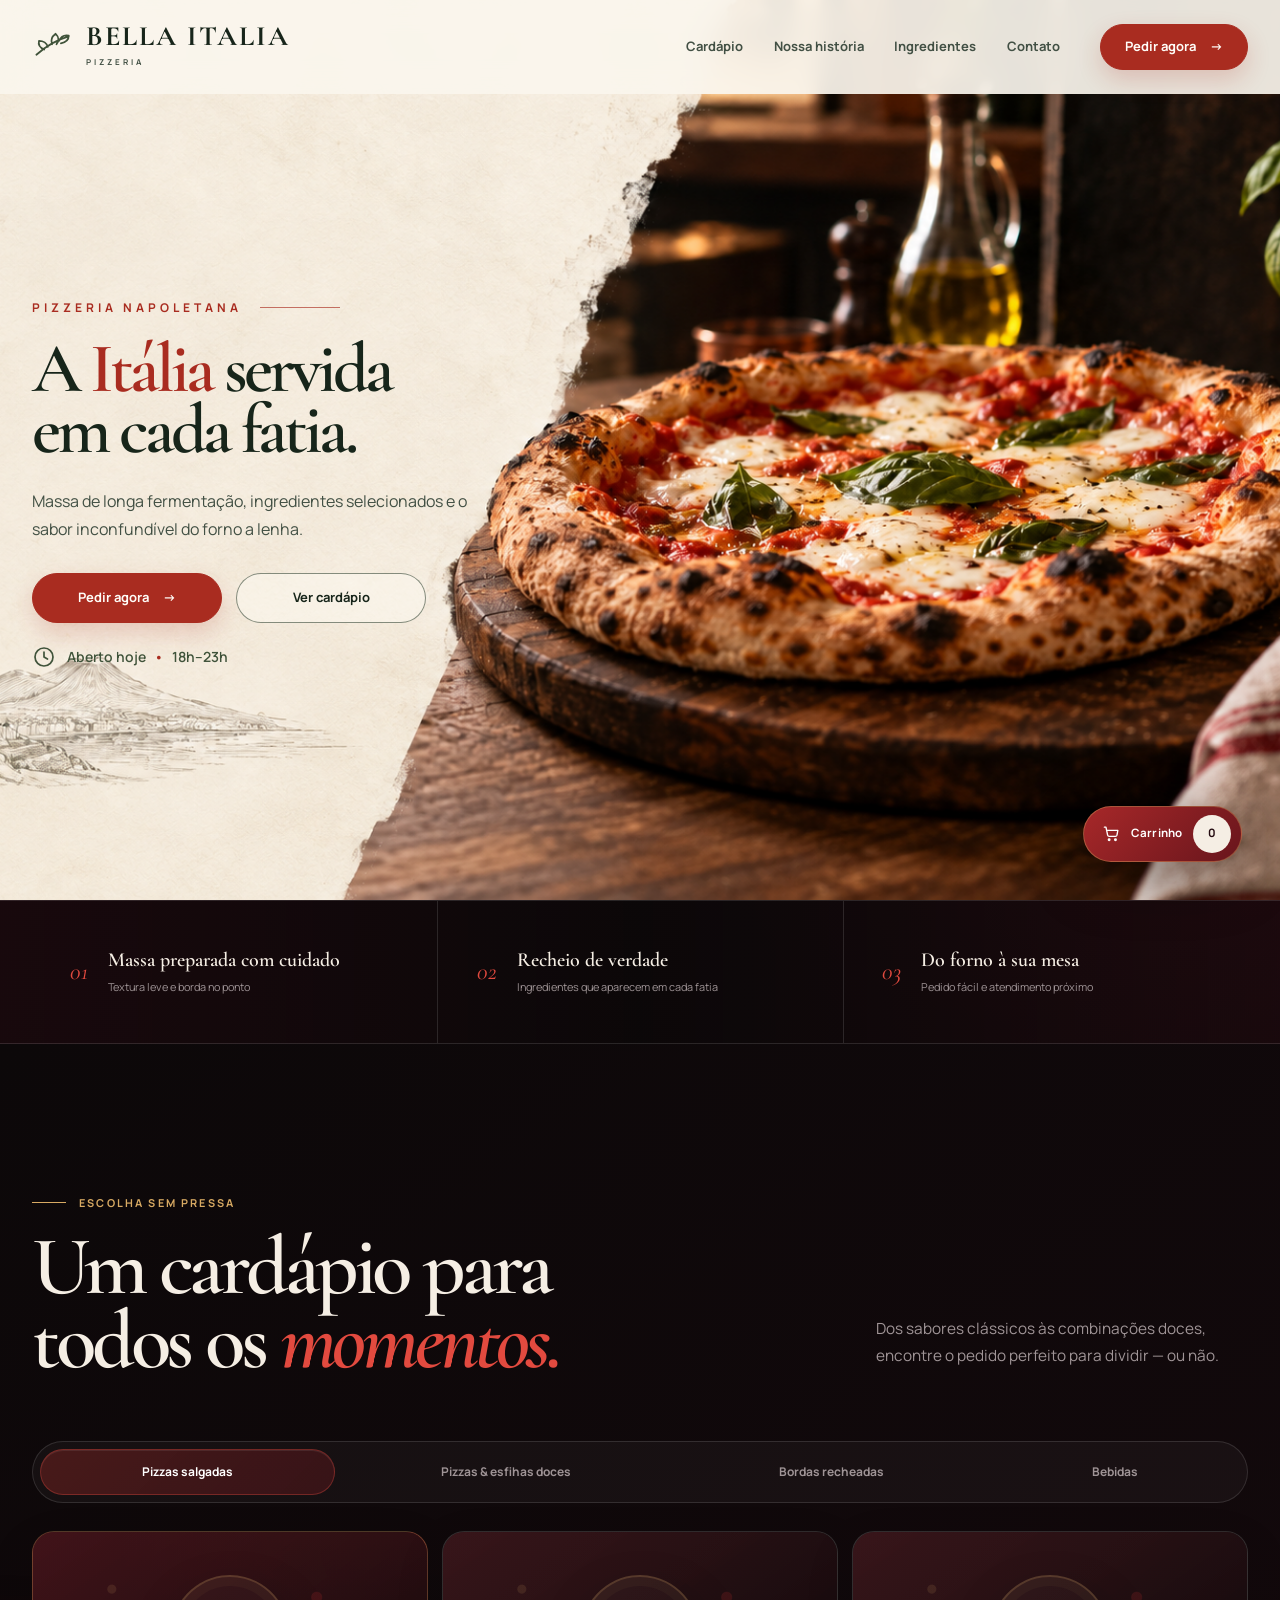
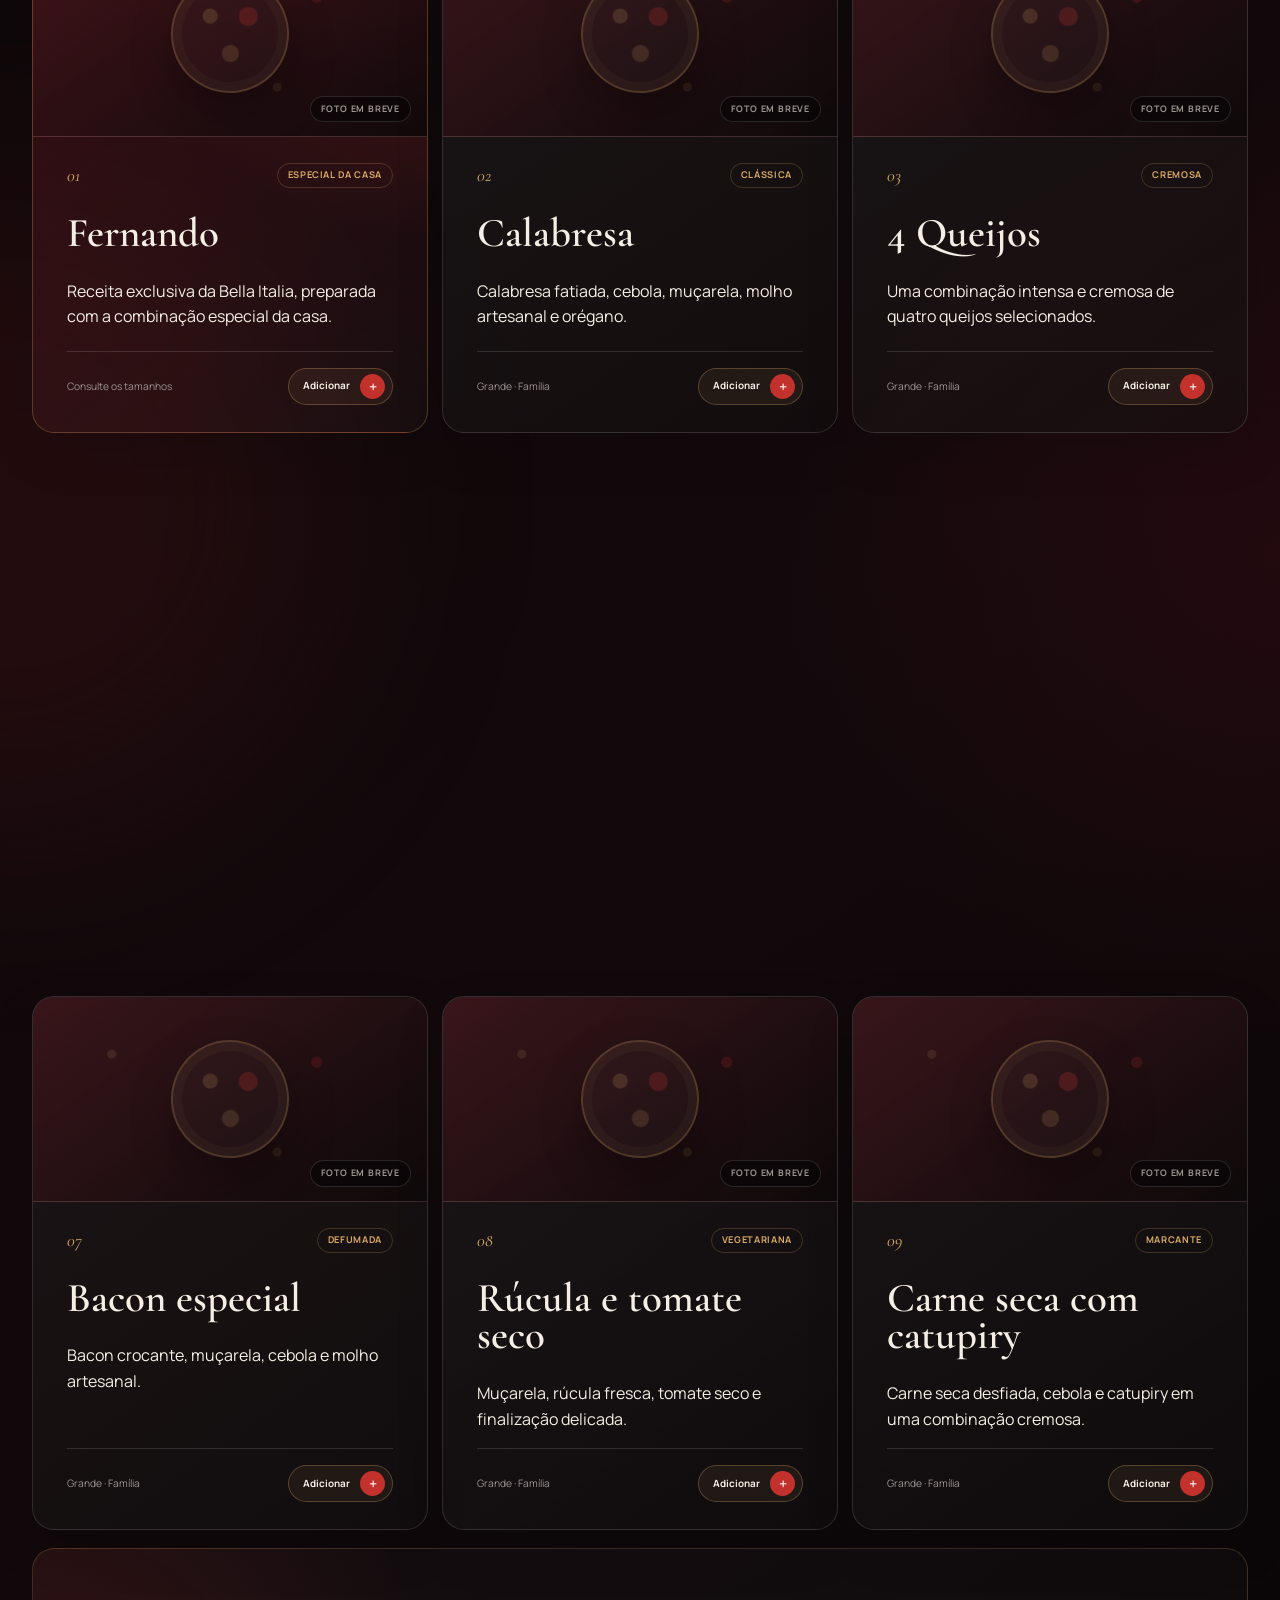
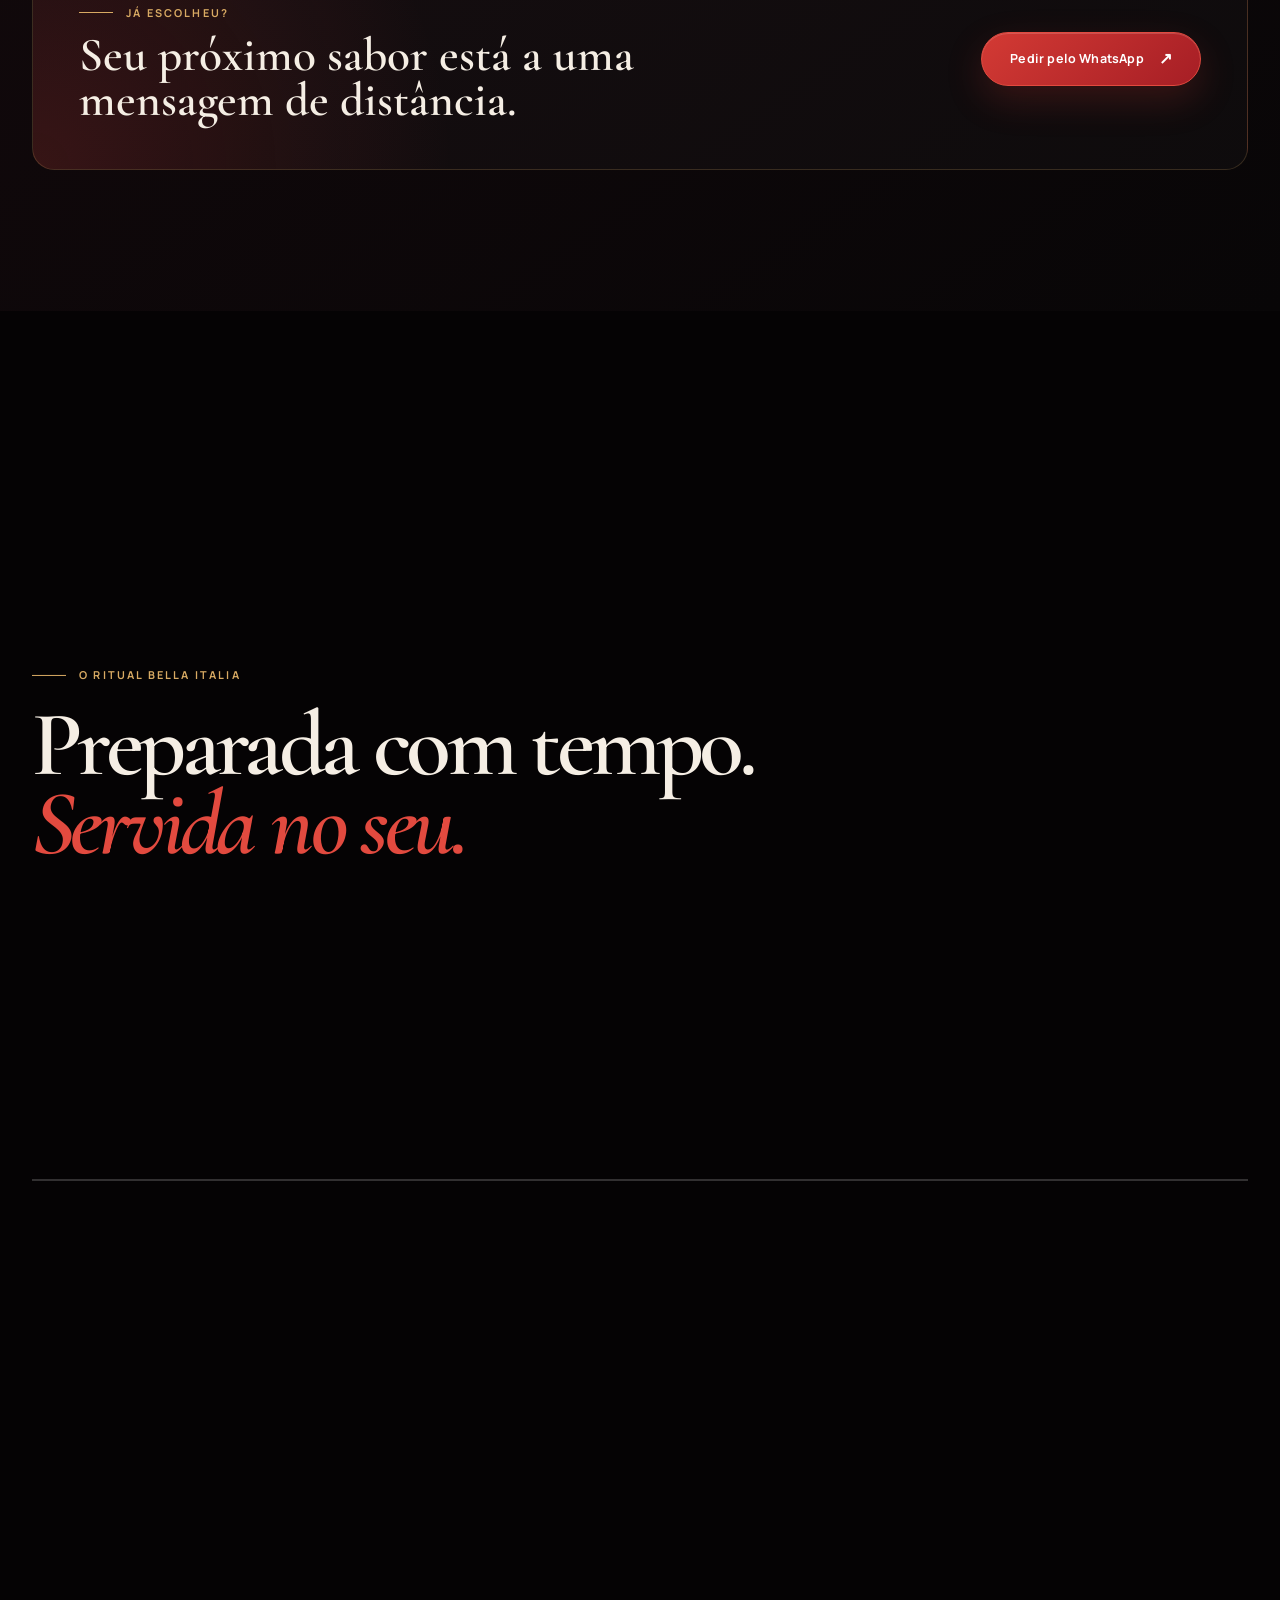
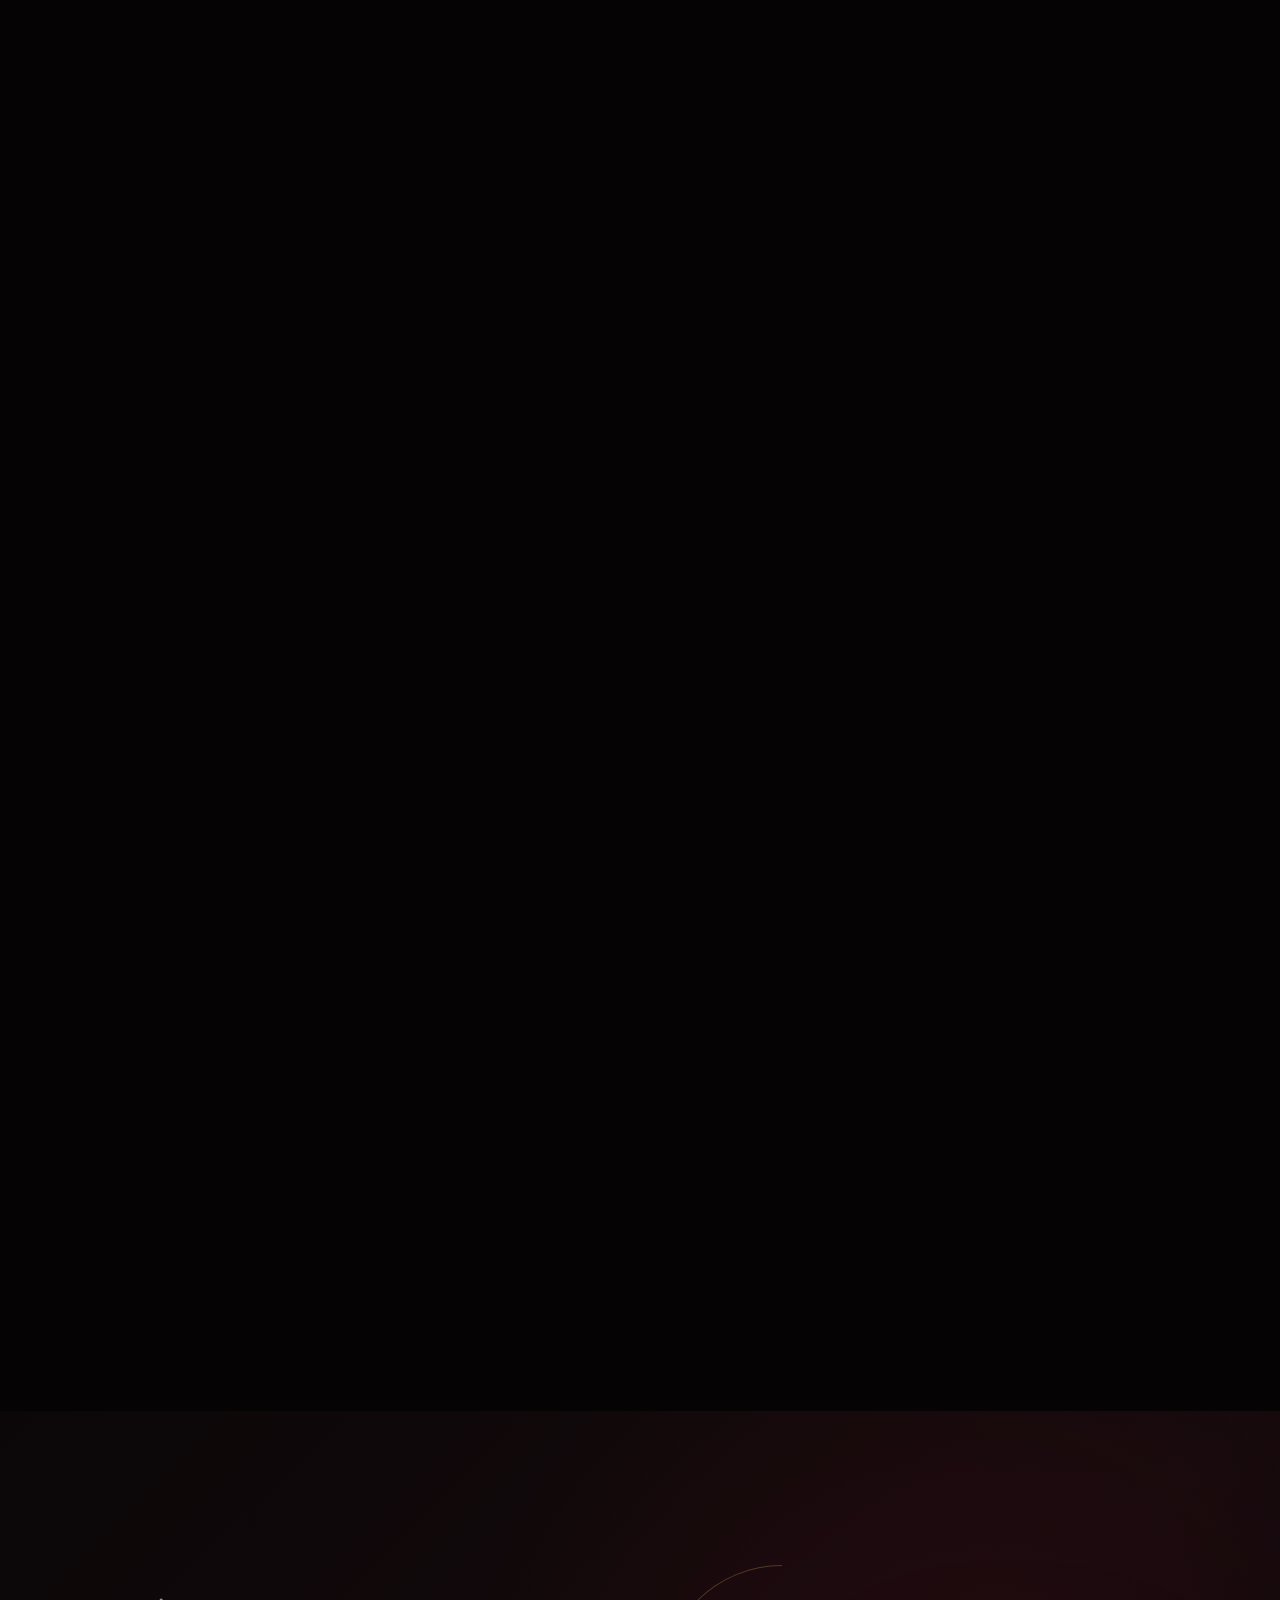
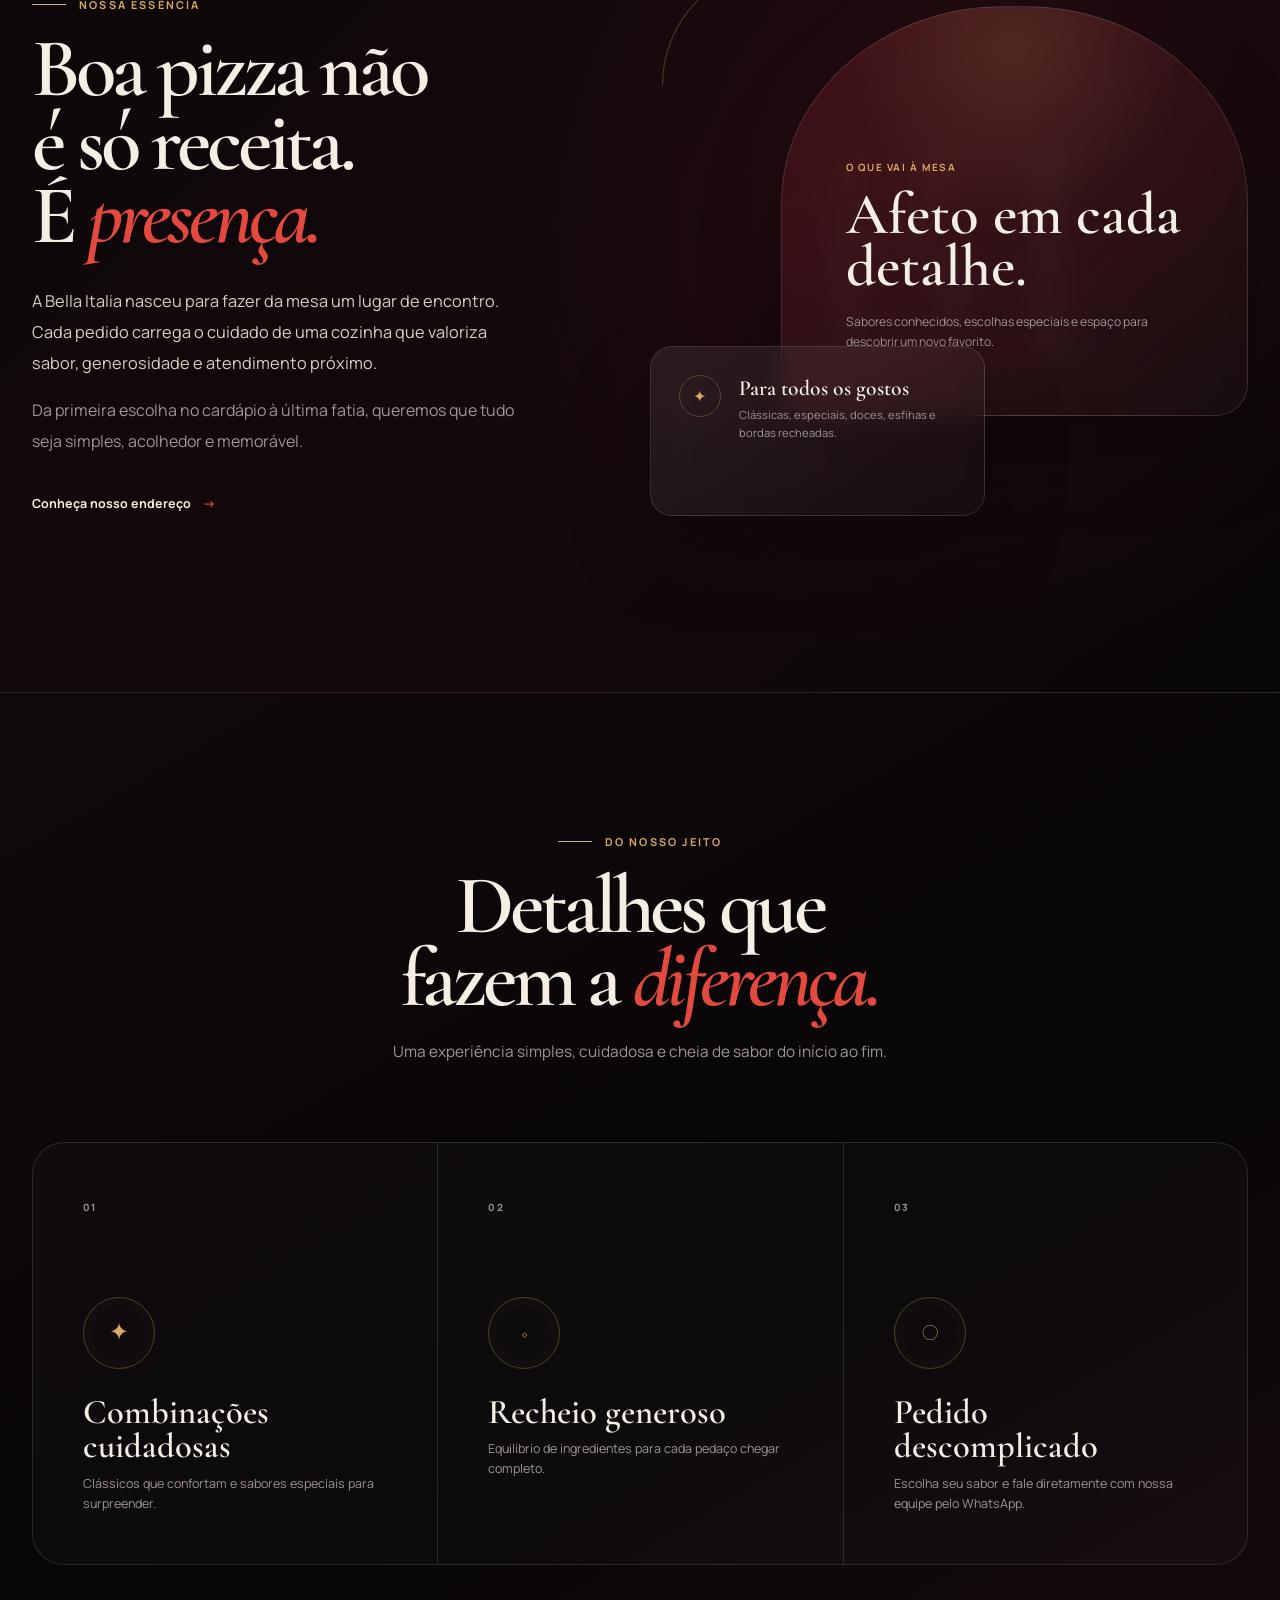
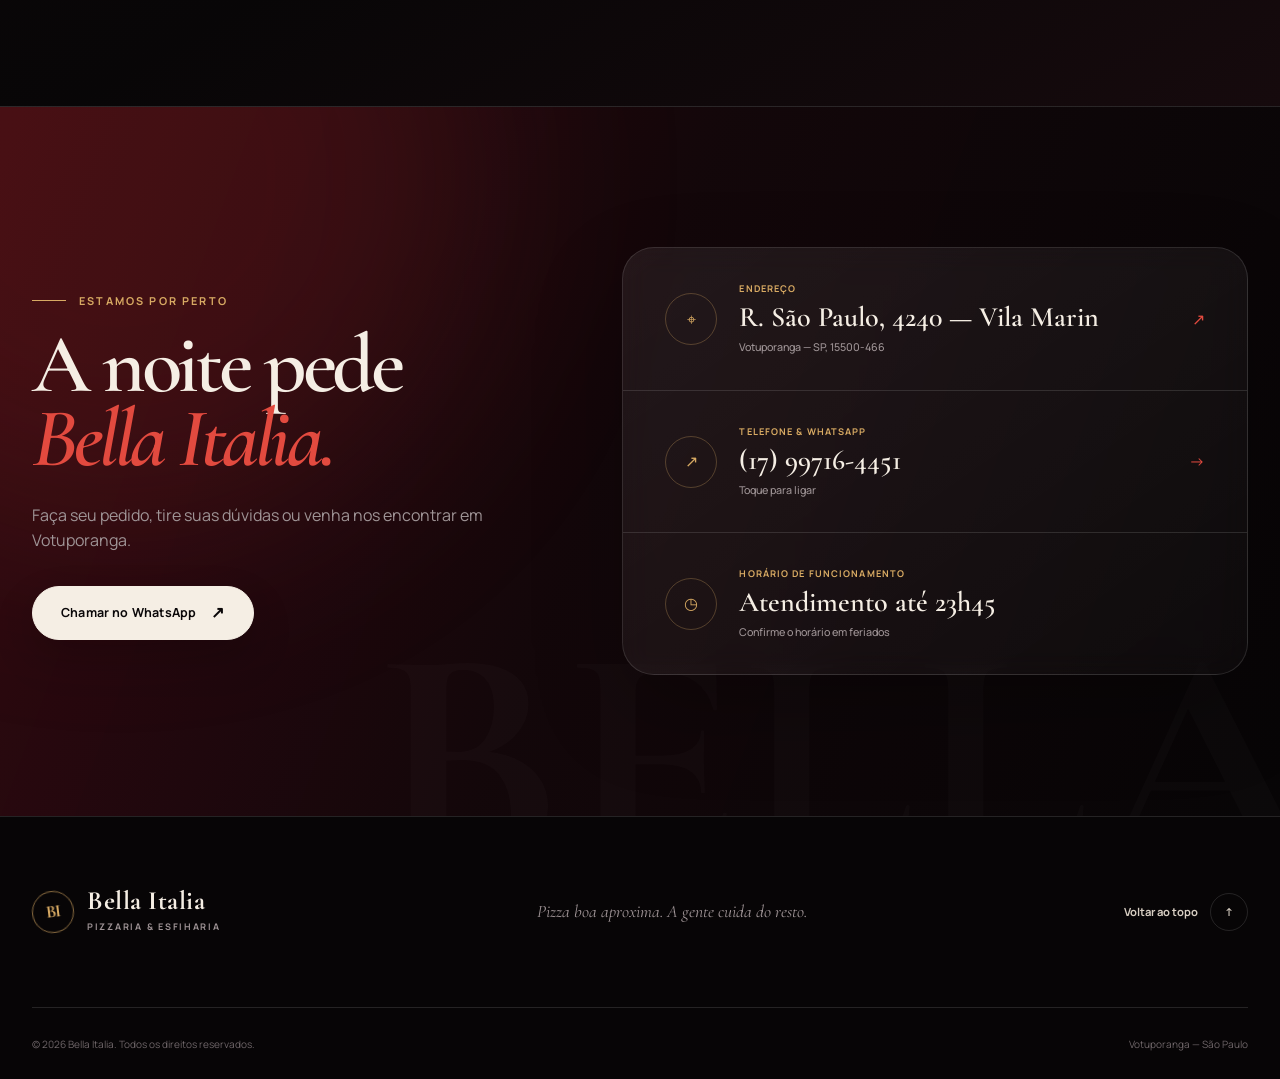
==== commit d5d4c359: "alteraçoes e adicao de animacoes e preparacao para fotos futuras" ====
--- a/public/index.html
+++ b/public/index.html
@@ -58,6 +58,38 @@
         </nav>
     </header>
 
+    <button class="cart-fab" id="cart-toggle" type="button" aria-label="Abrir carrinho, nenhum item"
+        aria-controls="cart-drawer" aria-expanded="false">
+        <svg viewBox="0 0 24 24" aria-hidden="true">
+            <path d="M3 4h2l2.1 10.1a2 2 0 0 0 2 1.6h7.8a2 2 0 0 0 2-1.6L20 8H6"></path>
+            <circle cx="9" cy="20" r="1"></circle>
+            <circle cx="17" cy="20" r="1"></circle>
+        </svg>
+        <span>Carrinho</span>
+        <b id="cart-count" aria-hidden="true">0</b>
+    </button>
+
+    <div class="cart-overlay" id="cart-overlay"></div>
+    <aside class="cart-drawer" id="cart-drawer" aria-hidden="true" aria-labelledby="cart-title">
+        <div class="cart-header">
+            <div>
+                <span class="eyebrow"><span></span>Seu pedido</span>
+                <h2 id="cart-title">Carrinho</h2>
+            </div>
+            <button class="cart-close" id="cart-close" type="button" aria-label="Fechar carrinho">×</button>
+        </div>
+        <div class="cart-items" id="cart-items" aria-live="polite"></div>
+        <div class="cart-footer">
+            <div class="cart-summary"><span>Total de itens</span><strong id="cart-total-items">0</strong></div>
+            <p>O tamanho, os valores e os demais detalhes serão confirmados pelo WhatsApp.</p>
+            <a class="cart-checkout" id="cart-checkout" href="#" target="_blank" rel="noopener noreferrer"
+                aria-disabled="true">Continuar pelo WhatsApp <span aria-hidden="true">↗</span></a>
+            <button class="cart-clear" id="cart-clear" type="button">Limpar carrinho</button>
+        </div>
+    </aside>
+
+    <div class="cart-toast" id="cart-toast" role="status" aria-live="polite"></div>
+
     <main>
         <section class="hero-image-section" id="hero-section">
             <img src="assets/imgs/hero-bella-italia.png" alt="" class="landing-hero-background" loading="eager"
@@ -140,59 +172,86 @@
 
                 <div class="menu-panels">
                     <div class="menu-panel active" data-panel="salgadas">
-                        <article class="menu-card featured reveal">
-                            <div class="menu-card-top"><span class="menu-number">01</span><span class="menu-tag">Especial da casa</span></div>
-                            <h3>Fernando</h3>
-                            <p>Receita exclusiva da Bella Italia, preparada com a combinação especial da casa.</p>
-                            <div class="menu-card-bottom"><span>Consulte os tamanhos</span><strong>Sabor da casa</strong></div>
-                        </article>
-                        <article class="menu-card reveal reveal-delay-1">
-                            <div class="menu-card-top"><span class="menu-number">02</span><span class="menu-tag">Clássica</span></div>
-                            <h3>Calabresa</h3>
-                            <p>Calabresa fatiada, cebola, muçarela, molho artesanal e orégano.</p>
-                            <div class="menu-card-bottom"><span>Grande · Família</span><strong>Favorita</strong></div>
-                        </article>
-                        <article class="menu-card reveal reveal-delay-2">
-                            <div class="menu-card-top"><span class="menu-number">03</span><span class="menu-tag">Cremosa</span></div>
-                            <h3>4 Queijos</h3>
-                            <p>Uma combinação intensa e cremosa de quatro queijos selecionados.</p>
-                            <div class="menu-card-bottom"><span>Grande · Família</span><strong>Especial</strong></div>
-                        </article>
-                        <article class="menu-card reveal">
-                            <div class="menu-card-top"><span class="menu-number">04</span><span class="menu-tag">Tradicional</span></div>
-                            <h3>Muçarela</h3>
-                            <p>Muçarela, molho artesanal, tomate e orégano em uma receita atemporal.</p>
-                            <div class="menu-card-bottom"><span>Grande · Família</span><strong>Clássica</strong></div>
-                        </article>
-                        <article class="menu-card reveal reveal-delay-1">
-                            <div class="menu-card-top"><span class="menu-number">05</span><span class="menu-tag">Queridinha</span></div>
-                            <h3>Frango com catupiry</h3>
-                            <p>Frango temperado e desfiado com catupiry cremoso e orégano.</p>
-                            <div class="menu-card-bottom"><span>Grande · Família</span><strong>Mais pedida</strong></div>
-                        </article>
-                        <article class="menu-card reveal reveal-delay-2">
-                            <div class="menu-card-top"><span class="menu-number">06</span><span class="menu-tag">Completa</span></div>
-                            <h3>Portuguesa</h3>
-                            <p>Presunto, ovos, cebola, ervilha, muçarela e o toque da casa.</p>
-                            <div class="menu-card-bottom"><span>Grande · Família</span><strong>Generosa</strong></div>
-                        </article>
-                        <article class="menu-card reveal">
-                            <div class="menu-card-top"><span class="menu-number">07</span><span class="menu-tag">Defumada</span></div>
-                            <h3>Bacon especial</h3>
-                            <p>Bacon crocante, muçarela, cebola e molho artesanal.</p>
-                            <div class="menu-card-bottom"><span>Grande · Família</span><strong>Intensa</strong></div>
-                        </article>
-                        <article class="menu-card reveal reveal-delay-1">
-                            <div class="menu-card-top"><span class="menu-number">08</span><span class="menu-tag">Vegetariana</span></div>
-                            <h3>Rúcula e tomate seco</h3>
-                            <p>Muçarela, rúcula fresca, tomate seco e finalização delicada.</p>
-                            <div class="menu-card-bottom"><span>Grande · Família</span><strong>Leve</strong></div>
-                        </article>
-                        <article class="menu-card reveal reveal-delay-2">
-                            <div class="menu-card-top"><span class="menu-number">09</span><span class="menu-tag">Marcante</span></div>
-                            <h3>Carne seca com catupiry</h3>
-                            <p>Carne seca desfiada, cebola e catupiry em uma combinação cremosa.</p>
-                            <div class="menu-card-bottom"><span>Grande · Família</span><strong>Especial</strong></div>
+                        <article class="menu-card featured reveal" data-product="Fernando">
+                            <div class="menu-card-media" role="img" aria-label="Foto da pizza Fernando em breve"><span>Foto em breve</span></div>
+                            <div class="menu-card-content">
+                                <div class="menu-card-top"><span class="menu-number">01</span><span class="menu-tag">Especial da casa</span></div>
+                                <h3>Fernando</h3>
+                                <p>Receita exclusiva da Bella Italia, preparada com a combinação especial da casa.</p>
+                                <div class="menu-card-bottom"><span>Consulte os tamanhos</span><button class="add-to-cart" type="button" data-add-to-cart="Fernando">Adicionar <b aria-hidden="true">+</b></button></div>
+                            </div>
+                        </article>
+                        <article class="menu-card reveal reveal-delay-1" data-product="Calabresa">
+                            <div class="menu-card-media" role="img" aria-label="Foto da pizza Calabresa em breve"><span>Foto em breve</span></div>
+                            <div class="menu-card-content">
+                                <div class="menu-card-top"><span class="menu-number">02</span><span class="menu-tag">Clássica</span></div>
+                                <h3>Calabresa</h3>
+                                <p>Calabresa fatiada, cebola, muçarela, molho artesanal e orégano.</p>
+                                <div class="menu-card-bottom"><span>Grande · Família</span><button class="add-to-cart" type="button" data-add-to-cart="Calabresa">Adicionar <b aria-hidden="true">+</b></button></div>
+                            </div>
+                        </article>
+                        <article class="menu-card reveal reveal-delay-2" data-product="4 Queijos">
+                            <div class="menu-card-media" role="img" aria-label="Foto da pizza 4 Queijos em breve"><span>Foto em breve</span></div>
+                            <div class="menu-card-content">
+                                <div class="menu-card-top"><span class="menu-number">03</span><span class="menu-tag">Cremosa</span></div>
+                                <h3>4 Queijos</h3>
+                                <p>Uma combinação intensa e cremosa de quatro queijos selecionados.</p>
+                                <div class="menu-card-bottom"><span>Grande · Família</span><button class="add-to-cart" type="button" data-add-to-cart="4 Queijos">Adicionar <b aria-hidden="true">+</b></button></div>
+                            </div>
+                        </article>
+                        <article class="menu-card reveal" data-product="Muçarela">
+                            <div class="menu-card-media" role="img" aria-label="Foto da pizza Muçarela em breve"><span>Foto em breve</span></div>
+                            <div class="menu-card-content">
+                                <div class="menu-card-top"><span class="menu-number">04</span><span class="menu-tag">Tradicional</span></div>
+                                <h3>Muçarela</h3>
+                                <p>Muçarela, molho artesanal, tomate e orégano em uma receita atemporal.</p>
+                                <div class="menu-card-bottom"><span>Grande · Família</span><button class="add-to-cart" type="button" data-add-to-cart="Muçarela">Adicionar <b aria-hidden="true">+</b></button></div>
+                            </div>
+                        </article>
+                        <article class="menu-card reveal reveal-delay-1" data-product="Frango com catupiry">
+                            <div class="menu-card-media" role="img" aria-label="Foto da pizza Frango com catupiry em breve"><span>Foto em breve</span></div>
+                            <div class="menu-card-content">
+                                <div class="menu-card-top"><span class="menu-number">05</span><span class="menu-tag">Queridinha</span></div>
+                                <h3>Frango com catupiry</h3>
+                                <p>Frango temperado e desfiado com catupiry cremoso e orégano.</p>
+                                <div class="menu-card-bottom"><span>Grande · Família</span><button class="add-to-cart" type="button" data-add-to-cart="Frango com catupiry">Adicionar <b aria-hidden="true">+</b></button></div>
+                            </div>
+                        </article>
+                        <article class="menu-card reveal reveal-delay-2" data-product="Portuguesa">
+                            <div class="menu-card-media" role="img" aria-label="Foto da pizza Portuguesa em breve"><span>Foto em breve</span></div>
+                            <div class="menu-card-content">
+                                <div class="menu-card-top"><span class="menu-number">06</span><span class="menu-tag">Completa</span></div>
+                                <h3>Portuguesa</h3>
+                                <p>Presunto, ovos, cebola, ervilha, muçarela e o toque da casa.</p>
+                                <div class="menu-card-bottom"><span>Grande · Família</span><button class="add-to-cart" type="button" data-add-to-cart="Portuguesa">Adicionar <b aria-hidden="true">+</b></button></div>
+                            </div>
+                        </article>
+                        <article class="menu-card reveal" data-product="Bacon especial">
+                            <div class="menu-card-media" role="img" aria-label="Foto da pizza Bacon especial em breve"><span>Foto em breve</span></div>
+                            <div class="menu-card-content">
+                                <div class="menu-card-top"><span class="menu-number">07</span><span class="menu-tag">Defumada</span></div>
+                                <h3>Bacon especial</h3>
+                                <p>Bacon crocante, muçarela, cebola e molho artesanal.</p>
+                                <div class="menu-card-bottom"><span>Grande · Família</span><button class="add-to-cart" type="button" data-add-to-cart="Bacon especial">Adicionar <b aria-hidden="true">+</b></button></div>
+                            </div>
+                        </article>
+                        <article class="menu-card reveal reveal-delay-1" data-product="Rúcula e tomate seco">
+                            <div class="menu-card-media" role="img" aria-label="Foto da pizza Rúcula e tomate seco em breve"><span>Foto em breve</span></div>
+                            <div class="menu-card-content">
+                                <div class="menu-card-top"><span class="menu-number">08</span><span class="menu-tag">Vegetariana</span></div>
+                                <h3>Rúcula e tomate seco</h3>
+                                <p>Muçarela, rúcula fresca, tomate seco e finalização delicada.</p>
+                                <div class="menu-card-bottom"><span>Grande · Família</span><button class="add-to-cart" type="button" data-add-to-cart="Rúcula e tomate seco">Adicionar <b aria-hidden="true">+</b></button></div>
+                            </div>
+                        </article>
+                        <article class="menu-card reveal reveal-delay-2" data-product="Carne seca com catupiry">
+                            <div class="menu-card-media" role="img" aria-label="Foto da pizza Carne seca com catupiry em breve"><span>Foto em breve</span></div>
+                            <div class="menu-card-content">
+                                <div class="menu-card-top"><span class="menu-number">09</span><span class="menu-tag">Marcante</span></div>
+                                <h3>Carne seca com catupiry</h3>
+                                <p>Carne seca desfiada, cebola e catupiry em uma combinação cremosa.</p>
+                                <div class="menu-card-bottom"><span>Grande · Família</span><button class="add-to-cart" type="button" data-add-to-cart="Carne seca com catupiry">Adicionar <b aria-hidden="true">+</b></button></div>
+                            </div>
                         </article>
                     </div>
 
--- a/public/css/style.css
+++ b/public/css/style.css
@@ -49,6 +49,340 @@
     overflow: hidden;
 }
 
+body.cart-open {
+    overflow: hidden;
+}
+
+/* Carrinho */
+
+.cart-fab {
+    position: fixed;
+    z-index: 1150;
+    right: clamp(18px, 3vw, 40px);
+    bottom: clamp(18px, 3vw, 40px);
+    min-height: 56px;
+    padding: 8px 10px 8px 18px;
+    display: inline-flex;
+    align-items: center;
+    gap: 10px;
+    border: 1px solid rgba(216, 170, 99, 0.38);
+    border-radius: 999px;
+    background: linear-gradient(135deg, #a72829, #68151c);
+    color: #fff;
+    box-shadow: 0 18px 55px rgba(0, 0, 0, 0.42);
+    cursor: pointer;
+    transition: transform 260ms var(--ease), box-shadow 260ms ease;
+}
+
+.cart-fab:hover {
+    transform: translateY(-4px);
+    box-shadow: 0 24px 65px rgba(0, 0, 0, 0.52);
+}
+
+.cart-fab svg {
+    width: 19px;
+    fill: none;
+    stroke: currentColor;
+    stroke-width: 1.7;
+    stroke-linecap: round;
+    stroke-linejoin: round;
+}
+
+.cart-fab > span {
+    font-size: 0.72rem;
+    font-weight: 700;
+    letter-spacing: 0.02em;
+}
+
+.cart-fab b {
+    width: 38px;
+    aspect-ratio: 1;
+    display: grid;
+    place-items: center;
+    border-radius: 50%;
+    background: var(--cream);
+    color: var(--wine);
+    font-size: 0.72rem;
+}
+
+.cart-fab.bump {
+    animation: cartBump 420ms var(--ease);
+}
+
+.cart-overlay {
+    position: fixed;
+    z-index: 1180;
+    inset: 0;
+    background: rgba(5, 3, 4, 0.72);
+    opacity: 0;
+    visibility: hidden;
+    backdrop-filter: blur(7px);
+    transition: opacity 320ms ease, visibility 320ms ease;
+}
+
+.cart-overlay.open {
+    opacity: 1;
+    visibility: visible;
+}
+
+.cart-drawer {
+    position: fixed;
+    z-index: 1190;
+    top: 0;
+    right: 0;
+    width: min(460px, 94vw);
+    height: 100dvh;
+    padding: 34px;
+    display: grid;
+    grid-template-rows: auto minmax(0, 1fr) auto;
+    border-left: 1px solid var(--line-strong);
+    background:
+        radial-gradient(circle at 100% 0%, rgba(195, 49, 45, 0.24), transparent 28rem),
+        linear-gradient(150deg, #160a0d, #080607 68%);
+    box-shadow: -30px 0 90px rgba(0, 0, 0, 0.5);
+    visibility: hidden;
+    transform: translateX(105%);
+    transition: transform 520ms var(--ease), visibility 520ms ease;
+}
+
+.cart-drawer.open {
+    visibility: visible;
+    transform: translateX(0);
+}
+
+.cart-header {
+    padding-bottom: 24px;
+    display: flex;
+    align-items: flex-start;
+    justify-content: space-between;
+    gap: 20px;
+    border-bottom: 1px solid var(--line);
+}
+
+.cart-header h2 {
+    margin: 9px 0 0;
+    font-family: var(--display);
+    font-size: 3.2rem;
+    font-weight: 600;
+    line-height: 0.9;
+}
+
+.cart-close {
+    width: 44px;
+    aspect-ratio: 1;
+    display: grid;
+    place-items: center;
+    flex: none;
+    border: 1px solid var(--line);
+    border-radius: 50%;
+    background: rgba(255, 255, 255, 0.035);
+    color: var(--cream);
+    font-size: 1.55rem;
+    line-height: 1;
+    cursor: pointer;
+}
+
+.cart-items {
+    padding: 22px 4px 22px 0;
+    overflow-y: auto;
+    overscroll-behavior: contain;
+}
+
+.cart-empty {
+    min-height: 100%;
+    display: grid;
+    place-content: center;
+    text-align: center;
+}
+
+.cart-empty span {
+    width: 74px;
+    aspect-ratio: 1;
+    margin: 0 auto 18px;
+    display: grid;
+    place-items: center;
+    border: 1px solid rgba(216, 170, 99, 0.25);
+    border-radius: 50%;
+    color: var(--gold);
+    font-family: var(--display);
+    font-size: 2rem;
+}
+
+.cart-empty strong {
+    font-family: var(--display);
+    font-size: 1.65rem;
+    font-weight: 600;
+}
+
+.cart-empty p {
+    max-width: 270px;
+    margin: 7px auto 0;
+    color: var(--muted);
+    font-size: 0.73rem;
+}
+
+.cart-item {
+    padding: 18px 0;
+    display: grid;
+    grid-template-columns: minmax(0, 1fr) auto;
+    gap: 18px;
+    border-bottom: 1px solid var(--line);
+}
+
+.cart-item-name {
+    display: block;
+    color: var(--cream);
+    font-family: var(--display);
+    font-size: 1.5rem;
+    font-weight: 600;
+    line-height: 1.05;
+}
+
+.cart-size-label {
+    margin-top: 11px;
+    display: flex;
+    align-items: center;
+    gap: 9px;
+    color: var(--muted);
+    font-size: 0.62rem;
+}
+
+.cart-size-label select {
+    min-height: 32px;
+    padding: 0 28px 0 10px;
+    border: 1px solid var(--line);
+    border-radius: 8px;
+    background: #170e10;
+    color: var(--cream-soft);
+    font: 600 0.64rem var(--sans);
+}
+
+.cart-item-actions {
+    display: flex;
+    align-items: center;
+    align-self: start;
+    gap: 7px;
+}
+
+.cart-quantity {
+    display: inline-flex;
+    align-items: center;
+    border: 1px solid var(--line);
+    border-radius: 999px;
+}
+
+.cart-quantity button {
+    width: 31px;
+    height: 31px;
+    border: 0;
+    background: transparent;
+    color: var(--cream);
+    cursor: pointer;
+}
+
+.cart-quantity span {
+    min-width: 22px;
+    color: var(--gold);
+    font-size: 0.7rem;
+    font-weight: 700;
+    text-align: center;
+}
+
+.cart-remove {
+    width: 31px;
+    height: 31px;
+    border: 0;
+    background: transparent;
+    color: #a39799;
+    font-size: 1rem;
+    cursor: pointer;
+}
+
+.cart-footer {
+    padding-top: 22px;
+    border-top: 1px solid var(--line);
+}
+
+.cart-summary {
+    display: flex;
+    align-items: center;
+    justify-content: space-between;
+    color: var(--cream-soft);
+    font-size: 0.72rem;
+}
+
+.cart-summary strong {
+    color: var(--gold);
+    font-size: 1rem;
+}
+
+.cart-footer > p {
+    margin: 8px 0 17px;
+    color: var(--muted);
+    font-size: 0.65rem;
+    line-height: 1.55;
+}
+
+.cart-checkout {
+    min-height: 52px;
+    padding: 0 19px;
+    display: flex;
+    align-items: center;
+    justify-content: space-between;
+    gap: 14px;
+    border-radius: 12px;
+    background: linear-gradient(135deg, var(--red), #8e2025);
+    color: #fff;
+    font-size: 0.72rem;
+    font-weight: 700;
+    text-decoration: none;
+}
+
+.cart-checkout[aria-disabled="true"] {
+    opacity: 0.42;
+    pointer-events: none;
+}
+
+.cart-clear {
+    width: 100%;
+    margin-top: 11px;
+    padding: 8px;
+    border: 0;
+    background: transparent;
+    color: var(--muted);
+    font-size: 0.63rem;
+    cursor: pointer;
+}
+
+.cart-clear:disabled {
+    opacity: 0.35;
+    pointer-events: none;
+}
+
+.cart-toast {
+    position: fixed;
+    z-index: 1170;
+    right: clamp(18px, 3vw, 40px);
+    bottom: clamp(84px, 7vw, 108px);
+    max-width: min(320px, calc(100vw - 36px));
+    padding: 12px 17px;
+    border: 1px solid rgba(216, 170, 99, 0.3);
+    border-radius: 12px;
+    background: #180c0f;
+    color: var(--cream-soft);
+    box-shadow: 0 18px 50px rgba(0, 0, 0, 0.38);
+    font-size: 0.69rem;
+    opacity: 0;
+    pointer-events: none;
+    transform: translateY(10px);
+    transition: opacity 220ms ease, transform 280ms var(--ease);
+}
+
+.cart-toast.show {
+    opacity: 1;
+    transform: translateY(0);
+}
+
 button,
 a {
     -webkit-tap-highlight-color: transparent;
@@ -778,8 +1112,10 @@
 
 .menu-card {
     position: relative;
-    min-height: 310px;
-    padding: clamp(25px, 3vw, 38px);
+    min-height: 500px;
+    padding: 0;
+    display: flex;
+    flex-direction: column;
     overflow: hidden;
     border: 1px solid var(--line);
     border-radius: var(--radius-md);
@@ -791,16 +1127,7 @@
 }
 
 .menu-card::before {
-    content: "";
-    position: absolute;
-    top: -8rem;
-    right: -8rem;
-    width: 16rem;
-    height: 16rem;
-    border: 1px solid rgba(216, 170, 99, 0.09);
-    border-radius: 50%;
-    box-shadow: inset 0 0 0 24px rgba(255, 255, 255, 0.012), inset 0 0 0 25px rgba(216, 170, 99, 0.06);
-    transition: transform 600ms var(--ease);
+    display: none;
 }
 
 .menu-card:hover {
@@ -814,7 +1141,7 @@
 }
 
 .menu-card:hover::before {
-    transform: scale(1.16) rotate(15deg);
+    transform: none;
 }
 
 .menu-card.featured {
@@ -822,6 +1149,80 @@
     background:
         radial-gradient(circle at 100% 0%, rgba(195, 49, 45, 0.26), transparent 48%),
         linear-gradient(145deg, rgba(91, 21, 29, 0.5), rgba(255, 255, 255, 0.025));
+}
+
+.menu-card-media {
+    position: relative;
+    min-height: 205px;
+    overflow: hidden;
+    display: grid;
+    place-items: center;
+    border-bottom: 1px solid var(--line);
+    background:
+        radial-gradient(circle at 20% 28%, rgba(216, 170, 99, 0.12) 0 4px, transparent 5px),
+        radial-gradient(circle at 72% 32%, rgba(195, 49, 45, 0.18) 0 5px, transparent 6px),
+        radial-gradient(circle at 62% 76%, rgba(216, 170, 99, 0.1) 0 4px, transparent 5px),
+        linear-gradient(145deg, rgba(73, 22, 29, 0.65), rgba(14, 9, 10, 0.9));
+}
+
+.menu-card-media::before {
+    content: "";
+    position: absolute;
+    width: 118px;
+    aspect-ratio: 1;
+    border: 2px solid rgba(216, 170, 99, 0.24);
+    border-radius: 50%;
+    background:
+        radial-gradient(circle at 35% 32%, rgba(216, 170, 99, 0.18) 0 7px, transparent 8px),
+        radial-gradient(circle at 68% 37%, rgba(195, 49, 45, 0.25) 0 9px, transparent 10px),
+        radial-gradient(circle at 48% 67%, rgba(216, 170, 99, 0.16) 0 8px, transparent 9px),
+        rgba(255, 255, 255, 0.025);
+    box-shadow: 0 20px 45px rgba(0, 0, 0, 0.28), inset 0 0 0 9px rgba(216, 170, 99, 0.04);
+    transform: rotate(-8deg);
+    transition: transform 700ms var(--ease), border-color 300ms ease;
+}
+
+.menu-card:hover .menu-card-media::before {
+    border-color: rgba(216, 170, 99, 0.42);
+    transform: rotate(3deg) scale(1.06);
+}
+
+.menu-card-media span {
+    position: absolute;
+    z-index: 1;
+    right: 16px;
+    bottom: 14px;
+    padding: 5px 10px;
+    border: 1px solid rgba(255, 255, 255, 0.12);
+    border-radius: 99px;
+    background: rgba(7, 5, 6, 0.55);
+    color: rgba(245, 238, 228, 0.62);
+    font-size: 0.56rem;
+    font-weight: 700;
+    letter-spacing: 0.09em;
+    text-transform: uppercase;
+}
+
+.menu-card-media img {
+    position: absolute;
+    z-index: 2;
+    inset: 0;
+    width: 100%;
+    height: 100%;
+    object-fit: cover;
+    transition: transform 750ms var(--ease);
+}
+
+.menu-card:hover .menu-card-media img {
+    transform: scale(1.045);
+}
+
+.menu-card-content {
+    min-height: 295px;
+    padding: 25px clamp(25px, 3vw, 34px) 27px;
+    display: flex;
+    flex: 1;
+    flex-direction: column;
 }
 
 .menu-card-top,
@@ -854,7 +1255,7 @@
 }
 
 .menu-card h3 {
-    margin: 52px 0 10px;
+    margin: 25px 0 10px;
     font-family: var(--display);
     font-size: clamp(2.1rem, 3.2vw, 3.1rem);
     font-weight: 600;
@@ -870,19 +1271,50 @@
 }
 
 .menu-card-bottom {
-    position: absolute;
-    right: clamp(25px, 3vw, 38px);
-    bottom: 28px;
-    left: clamp(25px, 3vw, 38px);
+    margin-top: auto;
     padding-top: 16px;
     border-top: 1px solid var(--line);
     color: var(--muted);
     font-size: 0.64rem;
 }
 
-.menu-card-bottom strong {
-    color: var(--cream-soft);
-    font-weight: 600;
+.add-to-cart {
+    min-height: 37px;
+    padding: 0 7px 0 14px;
+    display: inline-flex;
+    align-items: center;
+    gap: 10px;
+    border: 1px solid rgba(216, 170, 99, 0.3);
+    border-radius: 999px;
+    background: rgba(216, 170, 99, 0.08);
+    color: var(--cream);
+    font-size: 0.62rem;
+    font-weight: 700;
+    cursor: pointer;
+    transition: color 220ms ease, background 220ms ease, border-color 220ms ease, transform 220ms var(--ease);
+}
+
+.add-to-cart b {
+    width: 25px;
+    aspect-ratio: 1;
+    display: grid;
+    place-items: center;
+    border-radius: 50%;
+    background: var(--red);
+    color: #fff;
+    font-size: 0.9rem;
+    font-weight: 500;
+}
+
+.add-to-cart:hover {
+    border-color: var(--gold);
+    background: rgba(216, 170, 99, 0.15);
+    transform: translateY(-2px);
+}
+
+.add-to-cart.added {
+    border-color: rgba(94, 188, 122, 0.5);
+    color: #bce8c8;
 }
 
 .price-list {
@@ -1622,21 +2054,22 @@
 
 .reveal-ready .reveal {
     opacity: 0;
-    transform: translateY(48px);
-    transition: opacity 800ms var(--ease), transform 950ms var(--ease);
-}
-
-.reveal-ready .reveal.revealed {
-    opacity: 1;
-    transform: translateY(0);
+    transform: translateY(72px);
+    transition: opacity 950ms var(--ease), transform 1150ms var(--ease);
+}
+
+.reveal-ready .reveal.revealed,
+.reveal.revealed {
+    opacity: 1 !important;
+    transform: translateY(0) !important;
 }
 
 .reveal-ready .reveal-delay-1 {
-    transition-delay: 100ms;
+    transition-delay: 140ms;
 }
 
 .reveal-ready .reveal-delay-2 {
-    transition-delay: 200ms;
+    transition-delay: 280ms;
 }
 
 /* Keyframes */
@@ -1663,6 +2096,11 @@
 @keyframes panelEnter {
     from { opacity: 0; transform: translateY(14px); }
     to { opacity: 1; transform: translateY(0); }
+}
+
+@keyframes cartBump {
+    0%, 100% { transform: translateY(0) scale(1); }
+    45% { transform: translateY(-4px) scale(1.06); }
 }
 
 /* Responsive */
@@ -1773,8 +2211,10 @@
     .menu-filter { margin-top: 44px; margin-inline: -16px; padding-inline: 16px; border-right: 0; border-left: 0; border-radius: 0; }
     .filter-button { padding-inline: 17px; }
     .menu-panel.active { grid-template-columns: 1fr; }
-    .menu-card { min-height: 290px; }
-    .menu-card h3 { margin-top: 42px; }
+    .menu-card { min-height: 0; }
+    .menu-card-media { min-height: 230px; }
+    .menu-card-content { min-height: 280px; }
+    .menu-card h3 { margin-top: 25px; }
 
     .price-list-heading,
     .price-rows li { grid-template-columns: 1fr; gap: 18px; }
@@ -1821,8 +2261,14 @@
     .hero-actions { flex-direction: column; }
     .hero-actions .button { width: 100%; }
     .hero-meta { align-items: flex-start; flex-direction: column; gap: 16px; }
-    .menu-card { padding: 26px; }
-    .menu-card-bottom { right: 26px; left: 26px; }
+    .menu-card-content { min-height: 300px; padding: 23px 22px 24px; }
+    .menu-card-media { min-height: 205px; }
+    .menu-card-bottom { align-items: flex-end; }
+    .cart-fab { right: 14px; bottom: 14px; min-height: 52px; padding-left: 15px; }
+    .cart-fab > span { display: none; }
+    .cart-drawer { width: 100%; padding: 25px 20px; }
+    .cart-item { grid-template-columns: 1fr; gap: 13px; }
+    .cart-item-actions { justify-content: space-between; }
     .price-list-heading h3 { font-size: 2.5rem; }
     .price-columns { font-size: 0.52rem; }
     .price-rows strong { font-size: 0.72rem; }
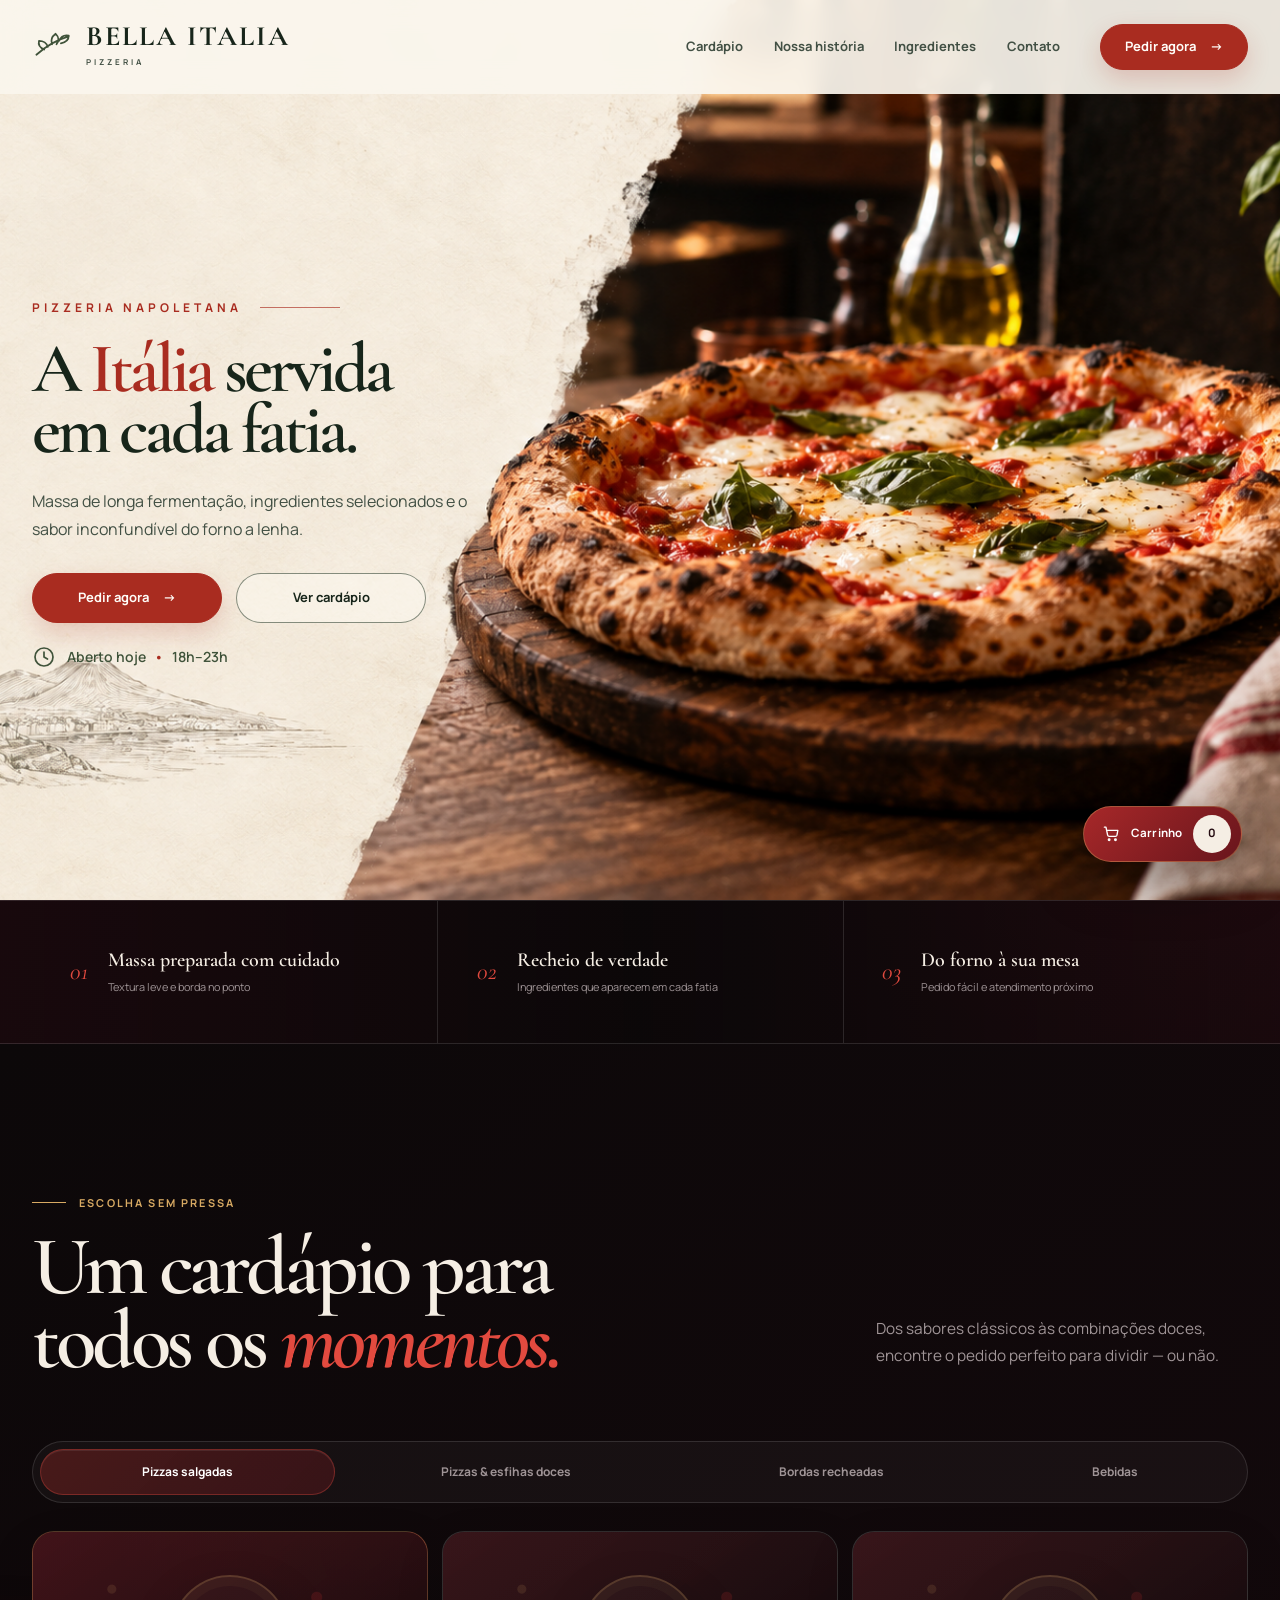
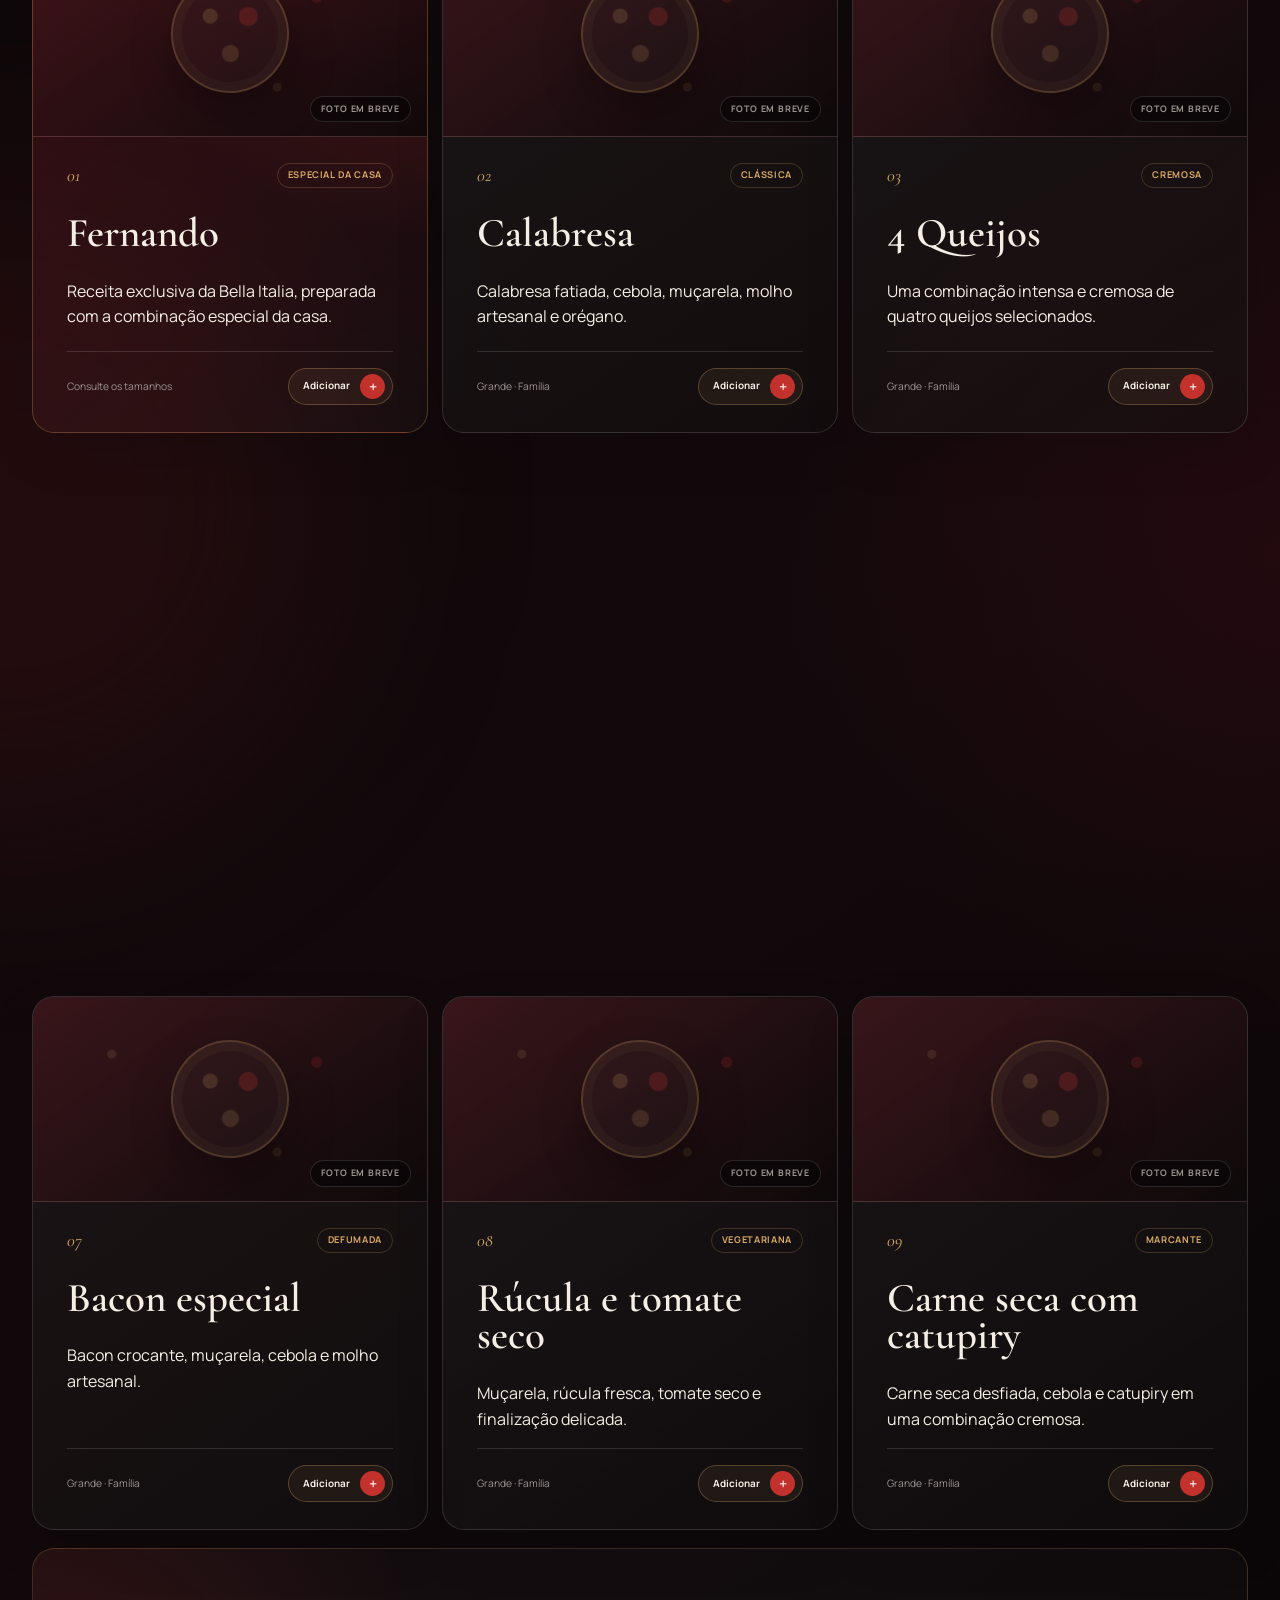
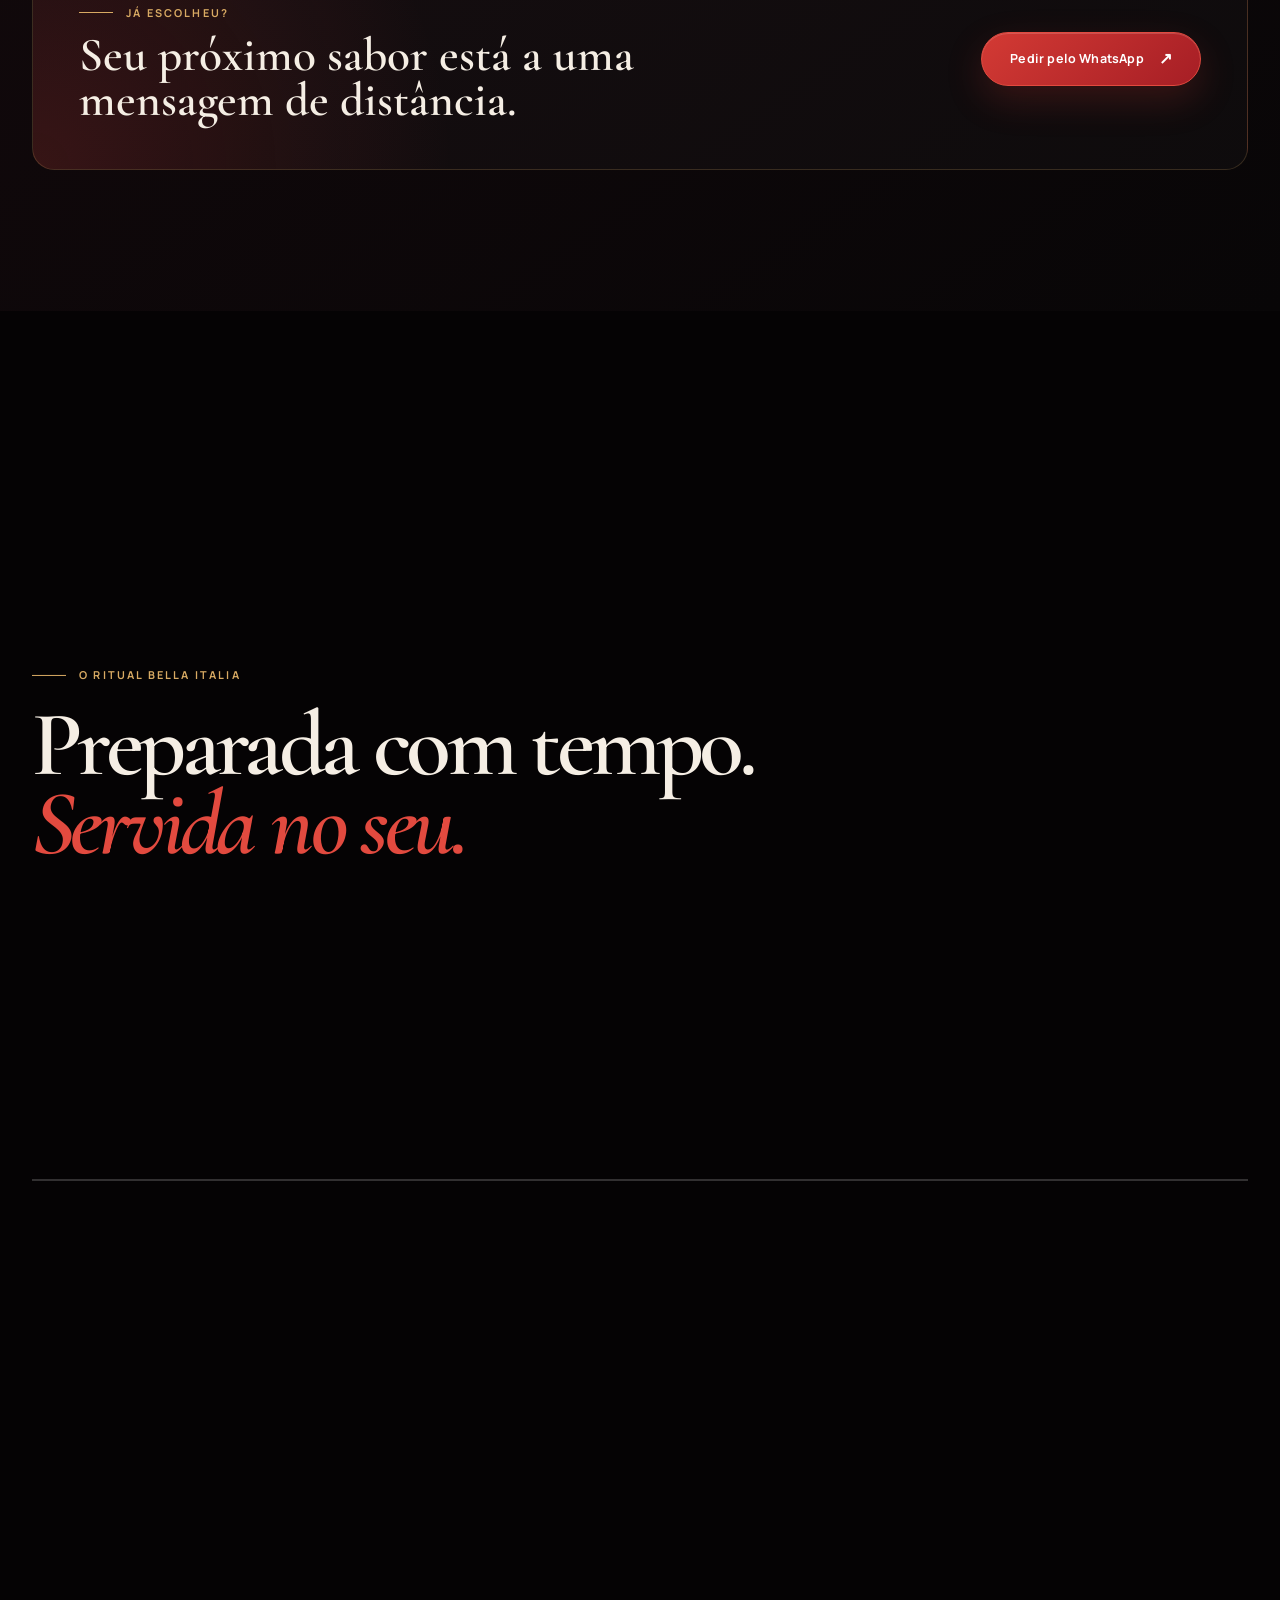
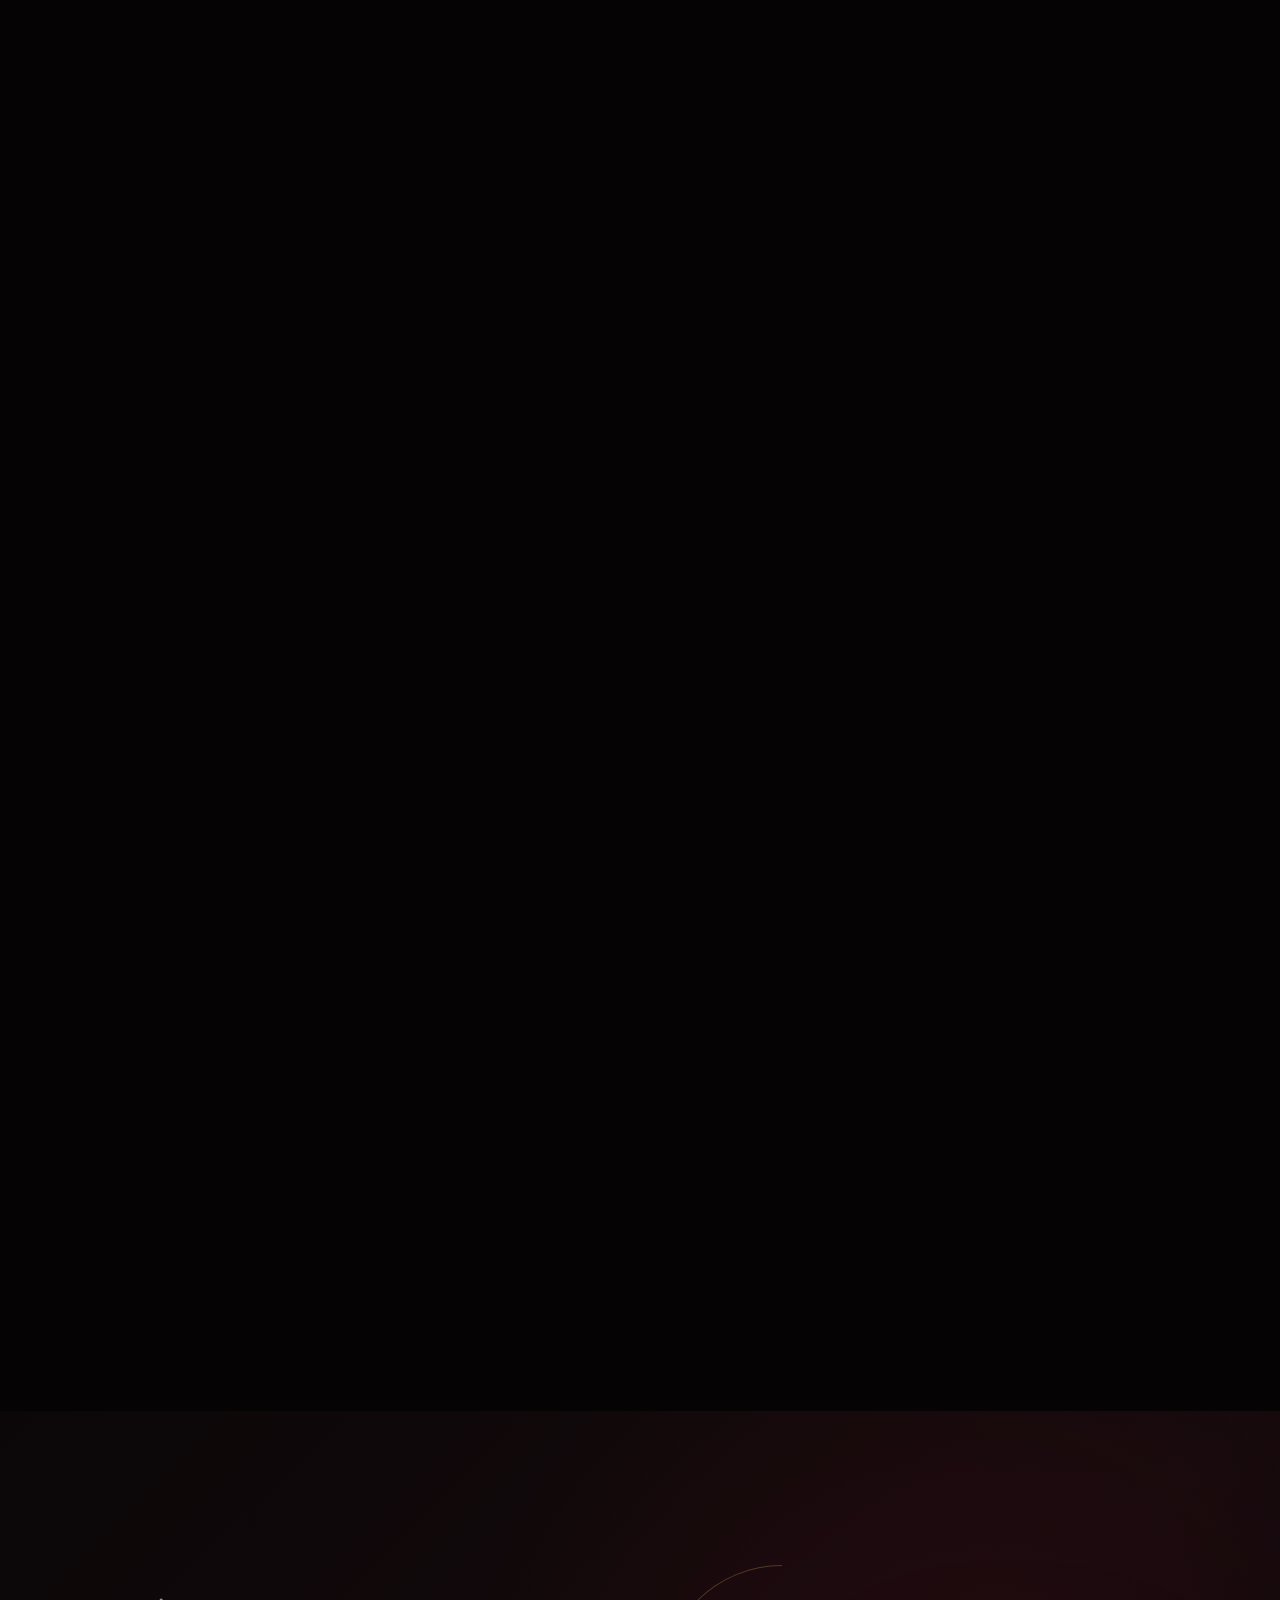
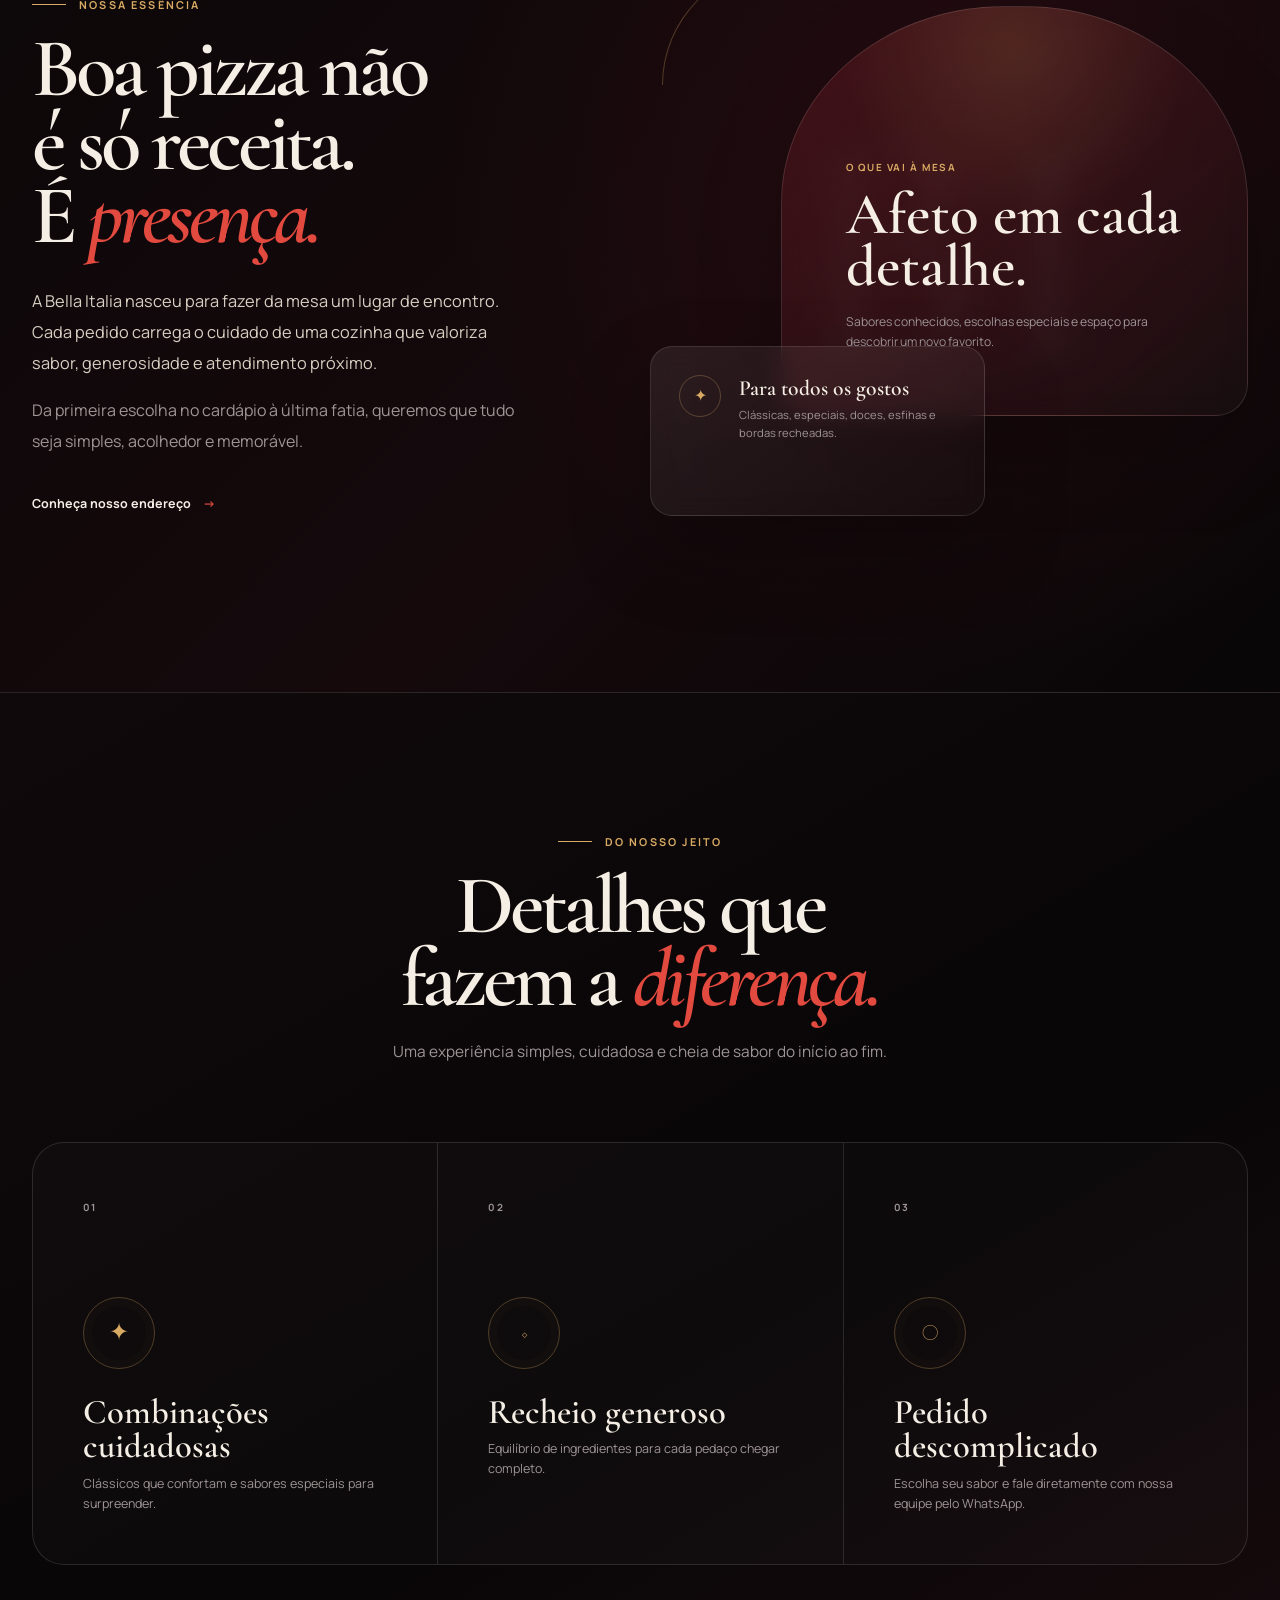
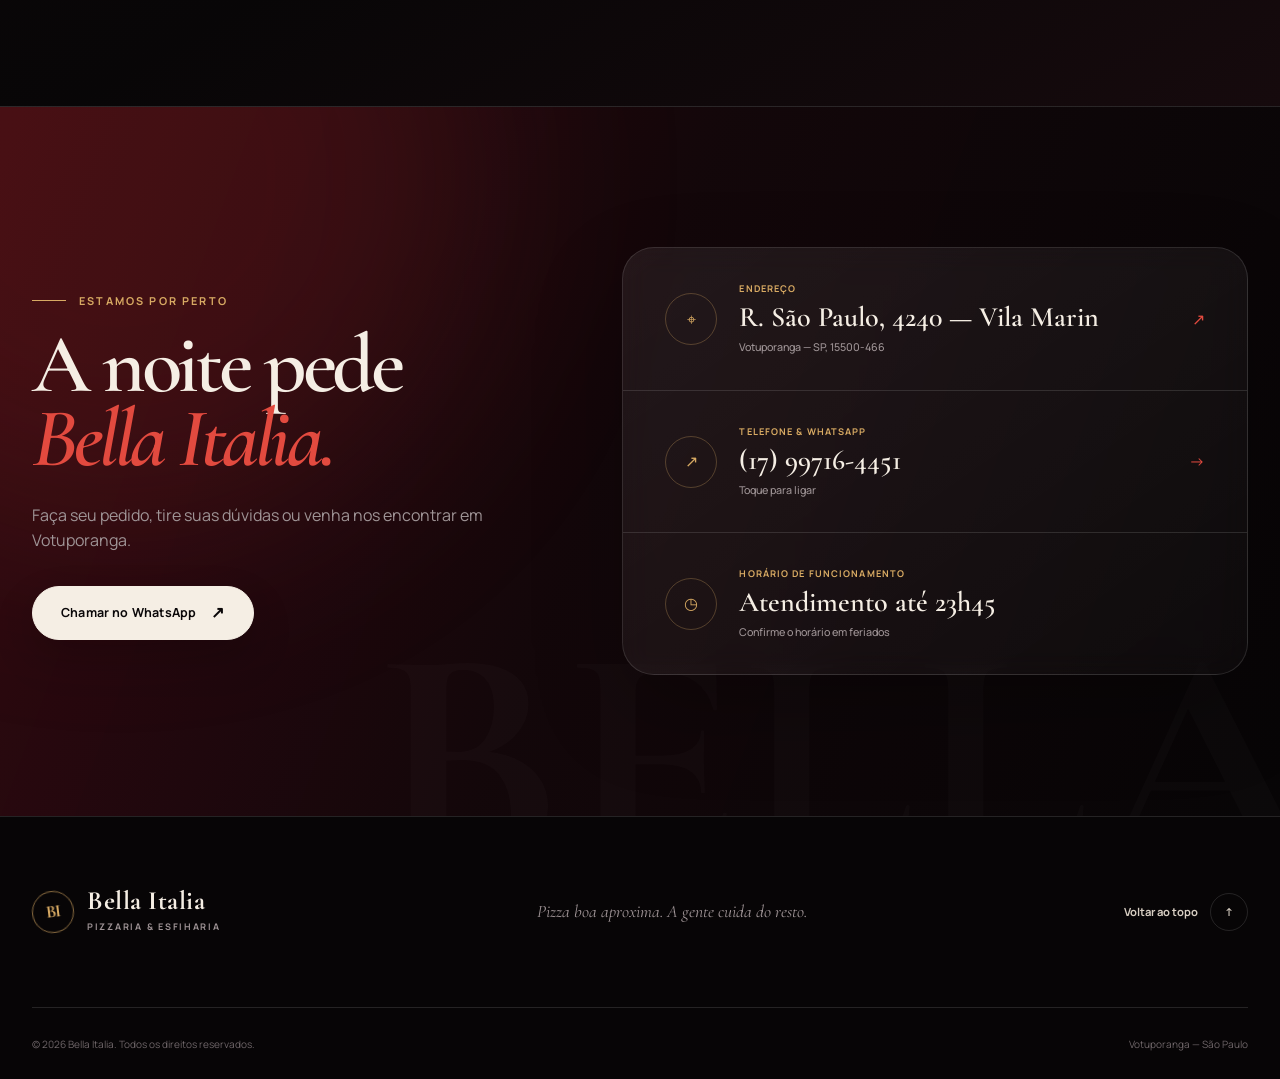
==== commit ee35fc79: "erro de caminho." ====
--- a/public/index.html
+++ b/public/index.html
@@ -13,8 +13,8 @@
     <link
         href="https://fonts.googleapis.com/css2?family=Cormorant+Garamond:wght@500;600;700&family=Manrope:wght@400;500;600;700&display=swap"
         rel="stylesheet">
-    <link rel="stylesheet" href="css/hero-original.css">
-    <link rel="stylesheet" href="css/style.css">
+    <link rel="stylesheet" href="./css/hero-original.css?v=20260919">
+    <link rel="stylesheet" href="./css/style.css?v=20260919">
 </head>
 
 <body>
@@ -92,7 +92,7 @@
 
     <main>
         <section class="hero-image-section" id="hero-section">
-            <img src="assets/imgs/hero-bella-italia.png" alt="" class="landing-hero-background" loading="eager"
+            <img src="./assets/imgs/hero-bella-italia.png" alt="" class="landing-hero-background" loading="eager"
                 fetchpriority="high">
 
             <div class="landing-hero-layout">
@@ -361,7 +361,7 @@
         <section class="experience-section" id="experiencia" aria-label="A experiência Bella Italia">
             <div class="video-sticky">
                 <video id="scroll-video" class="scroll-video" muted playsinline preload="auto" aria-hidden="true">
-                    <source src="assets/videos/video.mp4" type="video/mp4">
+                    <source src="./assets/videos/video.mp4" type="video/mp4">
                 </video>
                 <div class="video-overlay" aria-hidden="true"></div>
                 <div class="video-content shell">
@@ -479,7 +479,7 @@
         </div>
     </footer>
 
-    <script src="js/scripts.js"></script>
+    <script src="./js/scripts.js?v=20260919"></script>
 </body>
 
 </html>
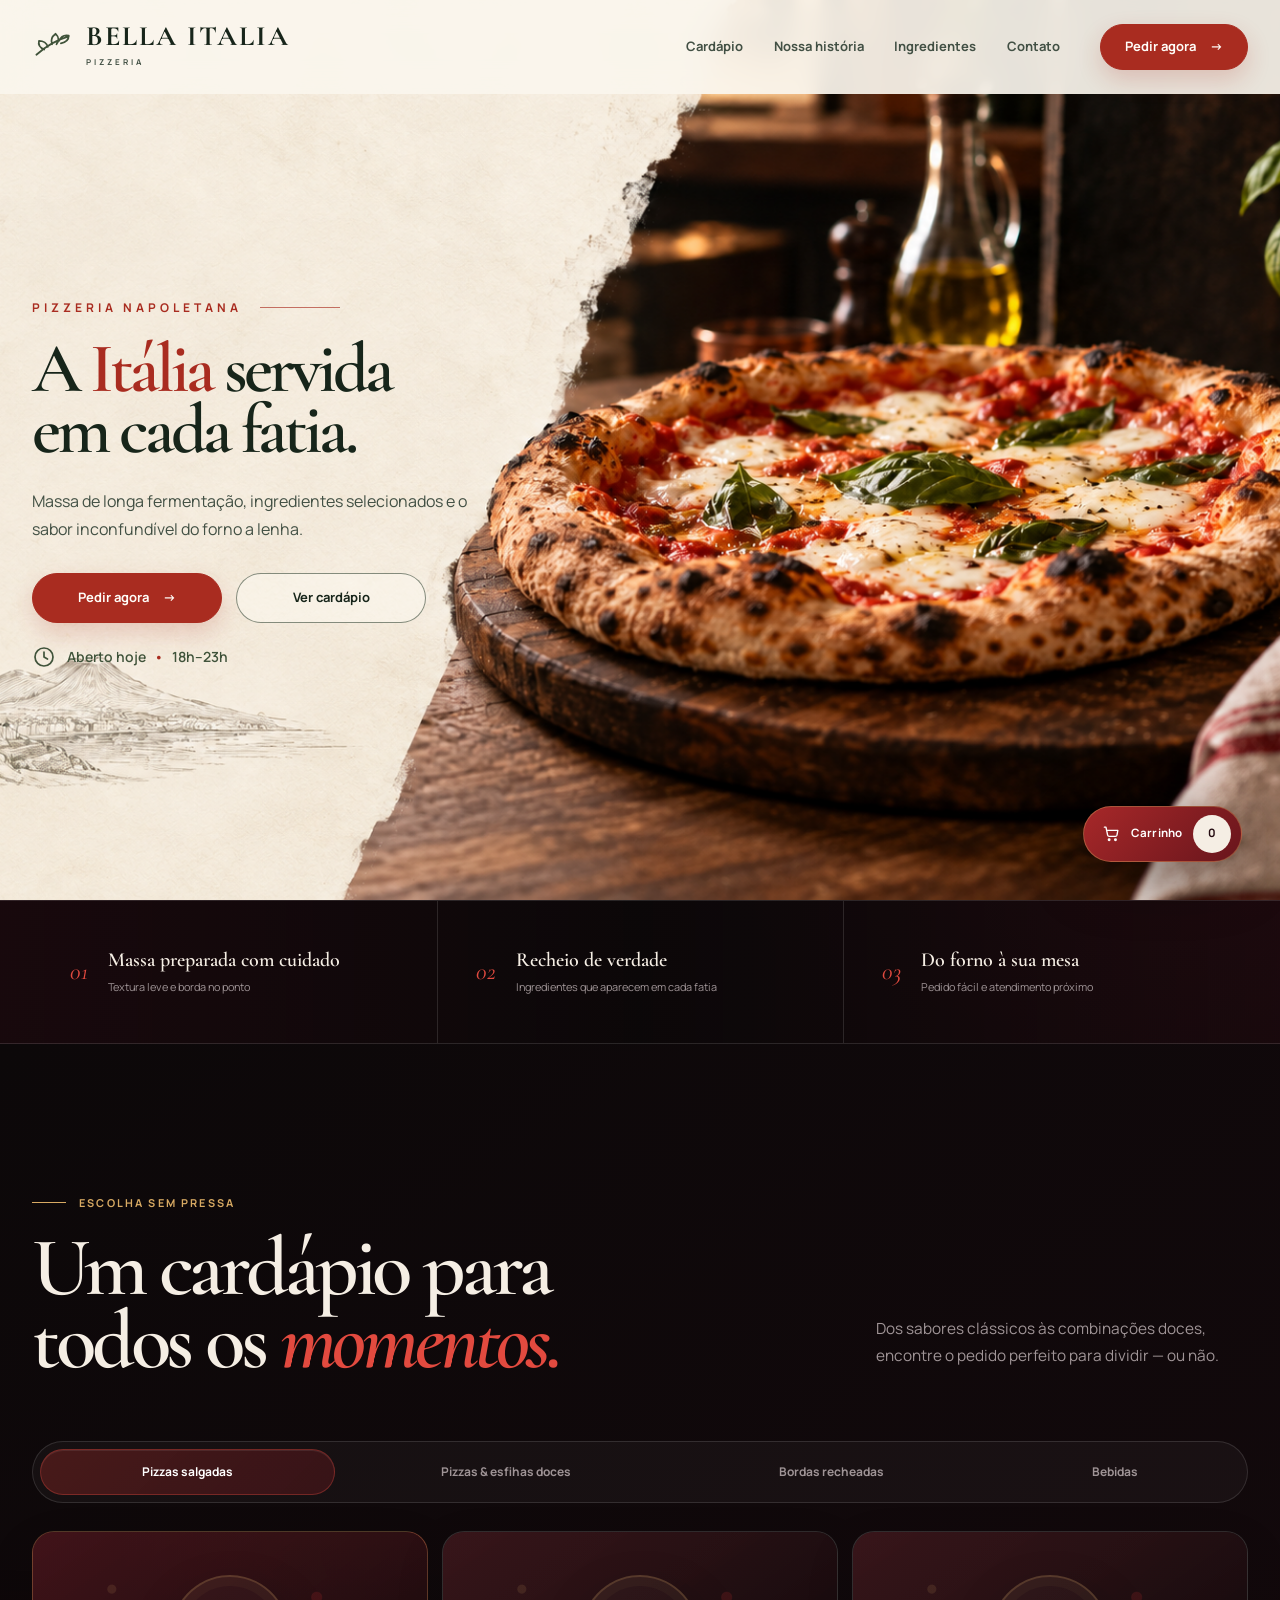
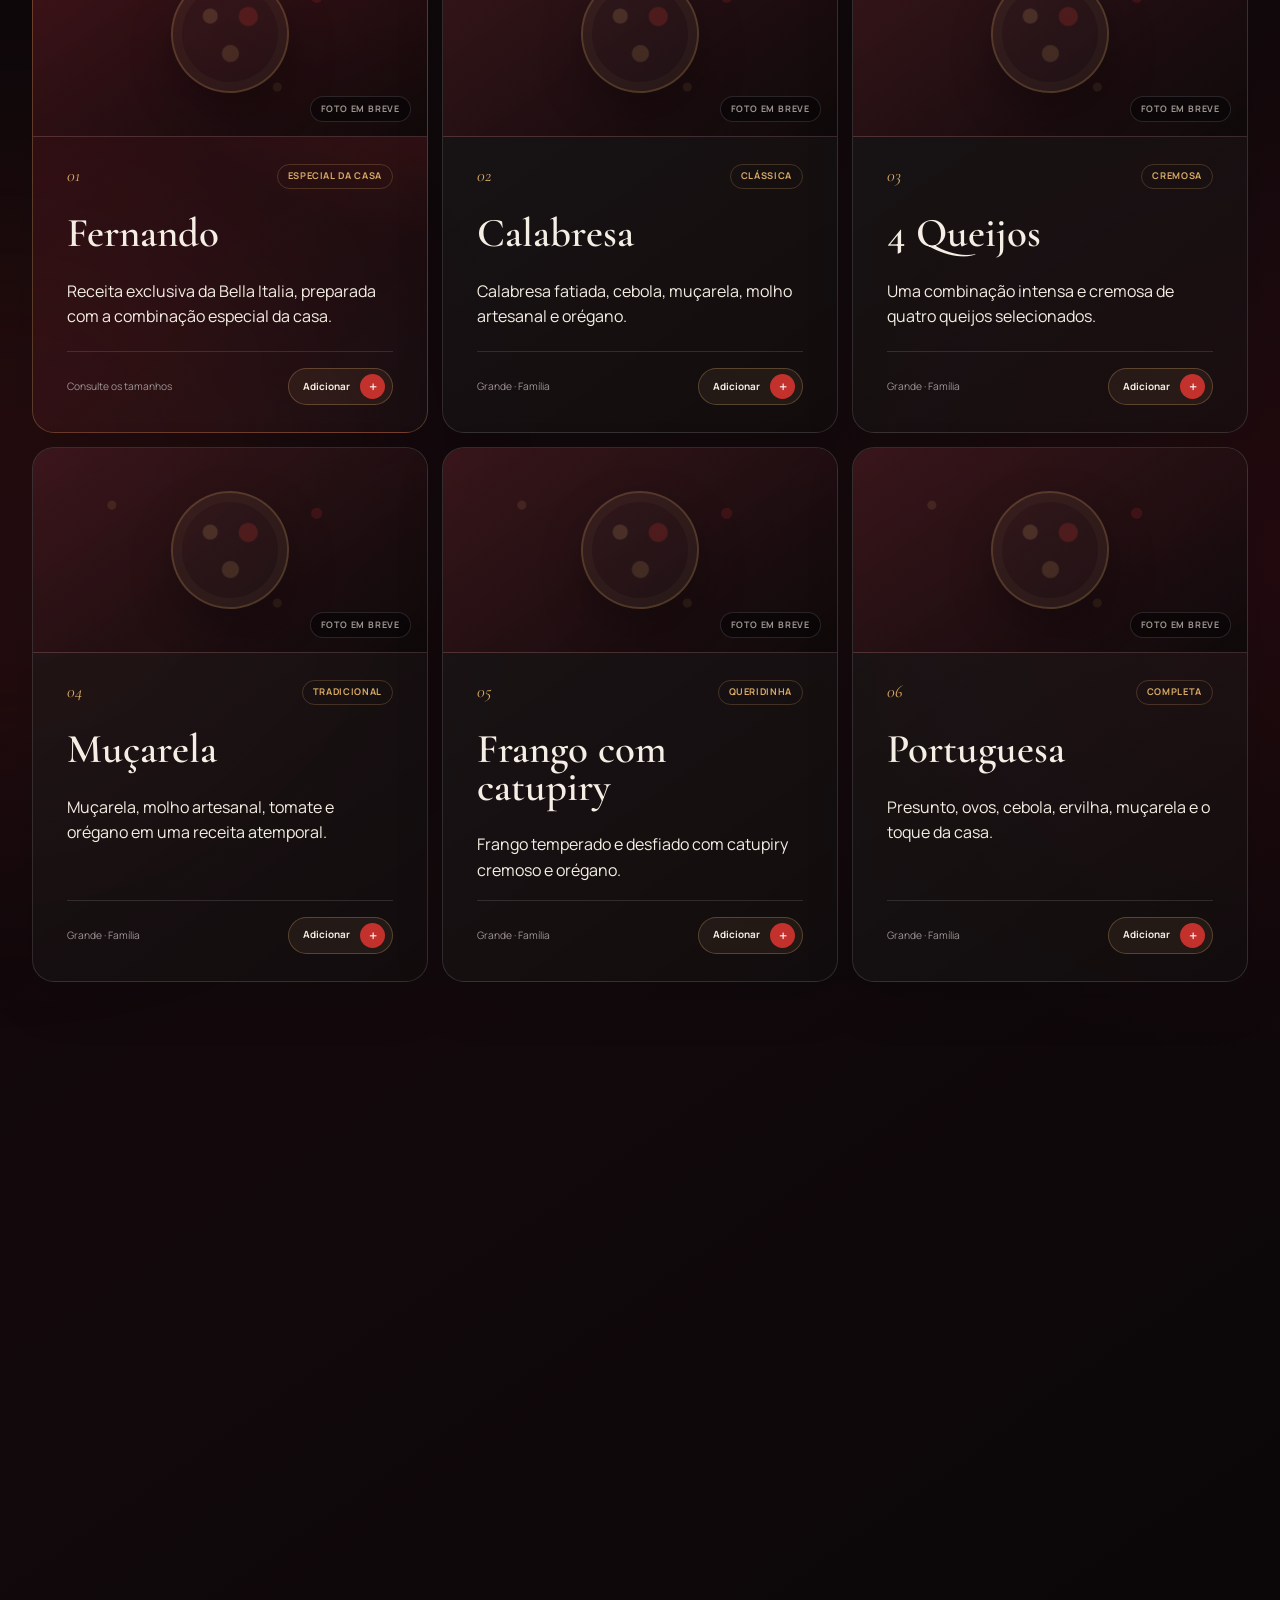
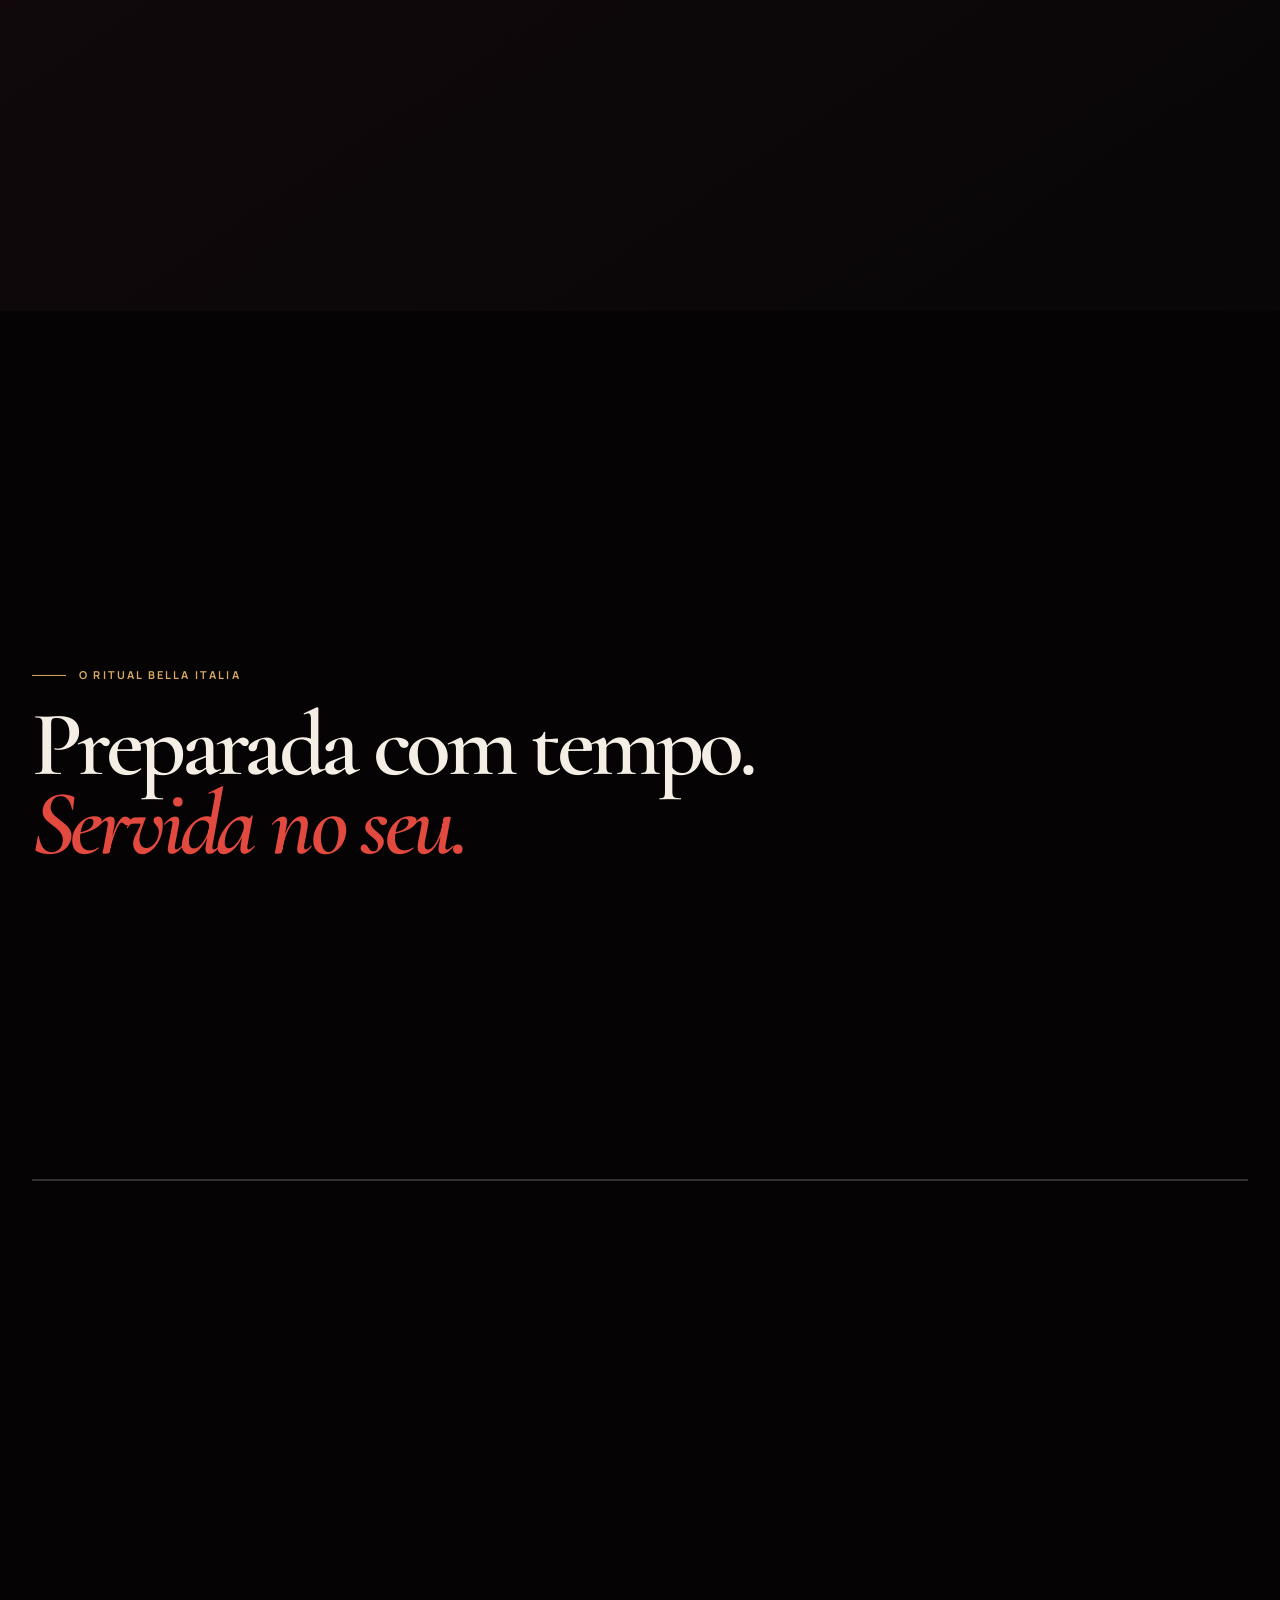
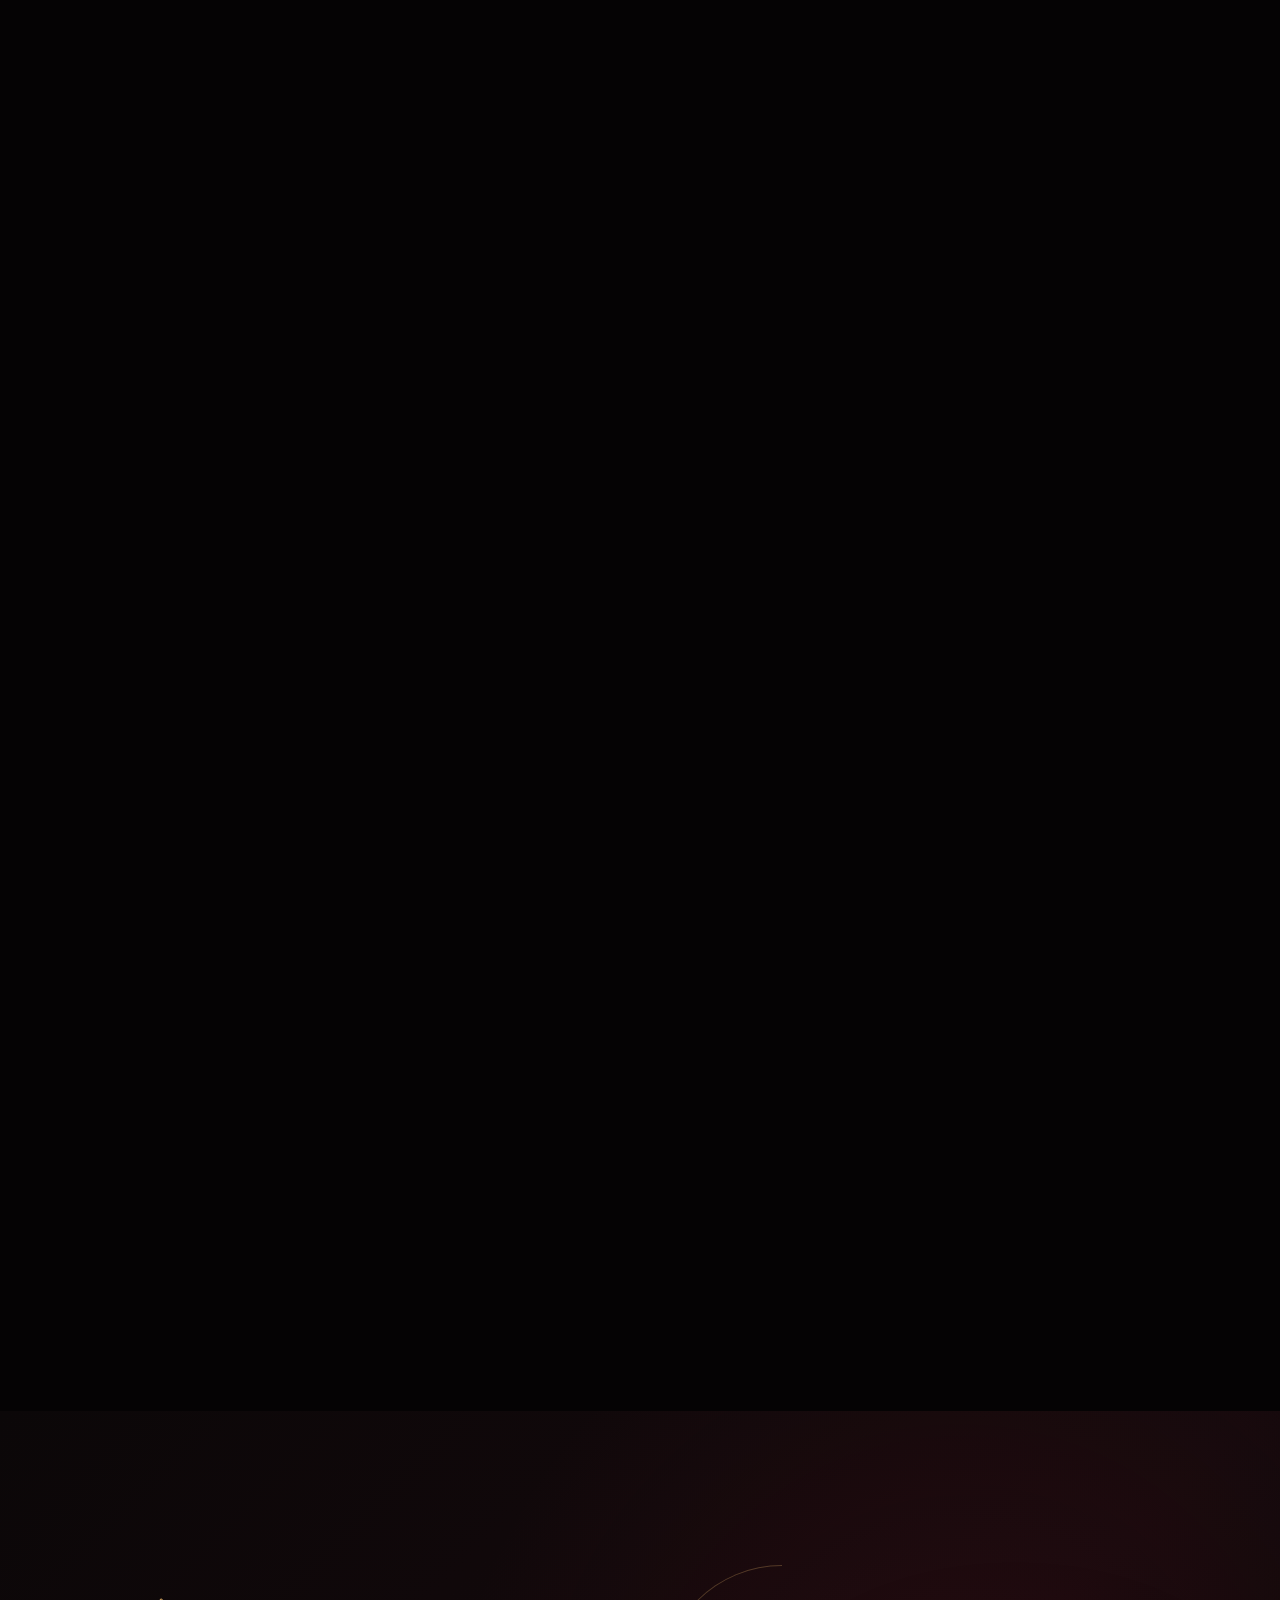
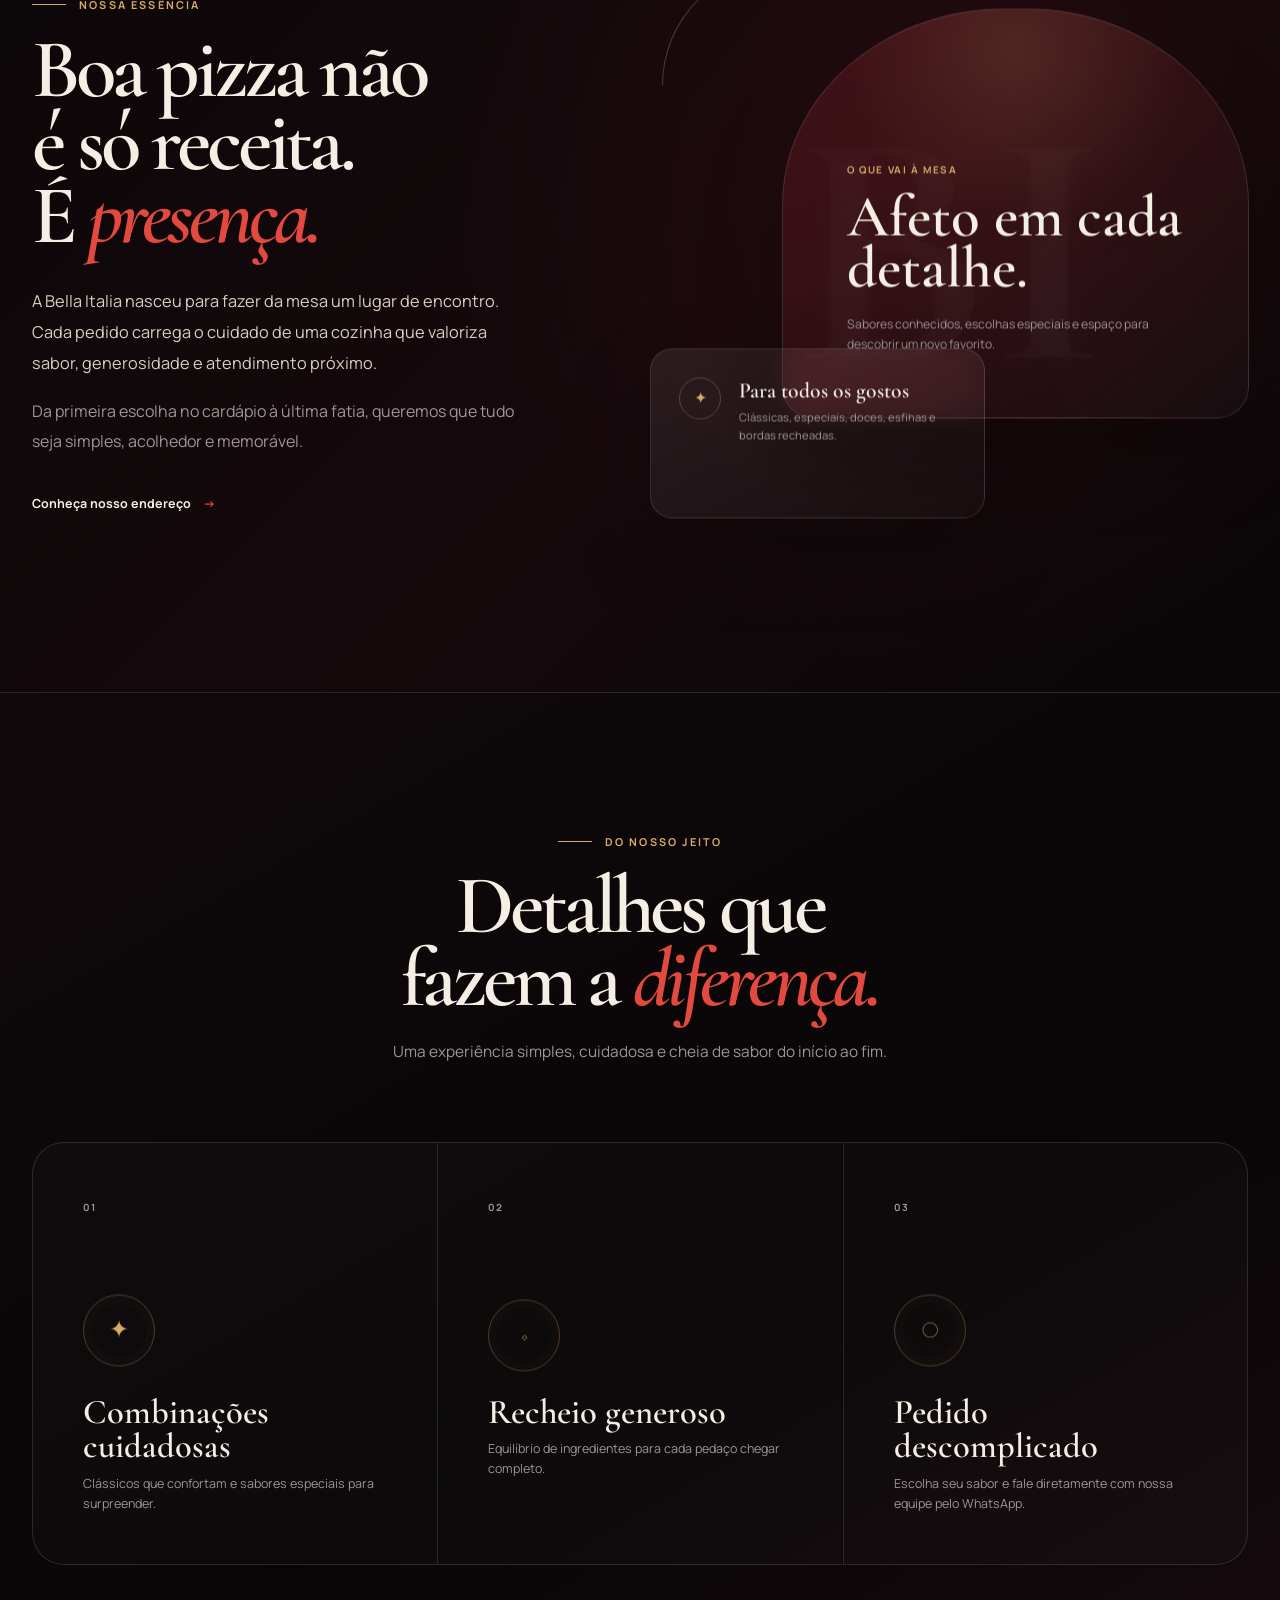
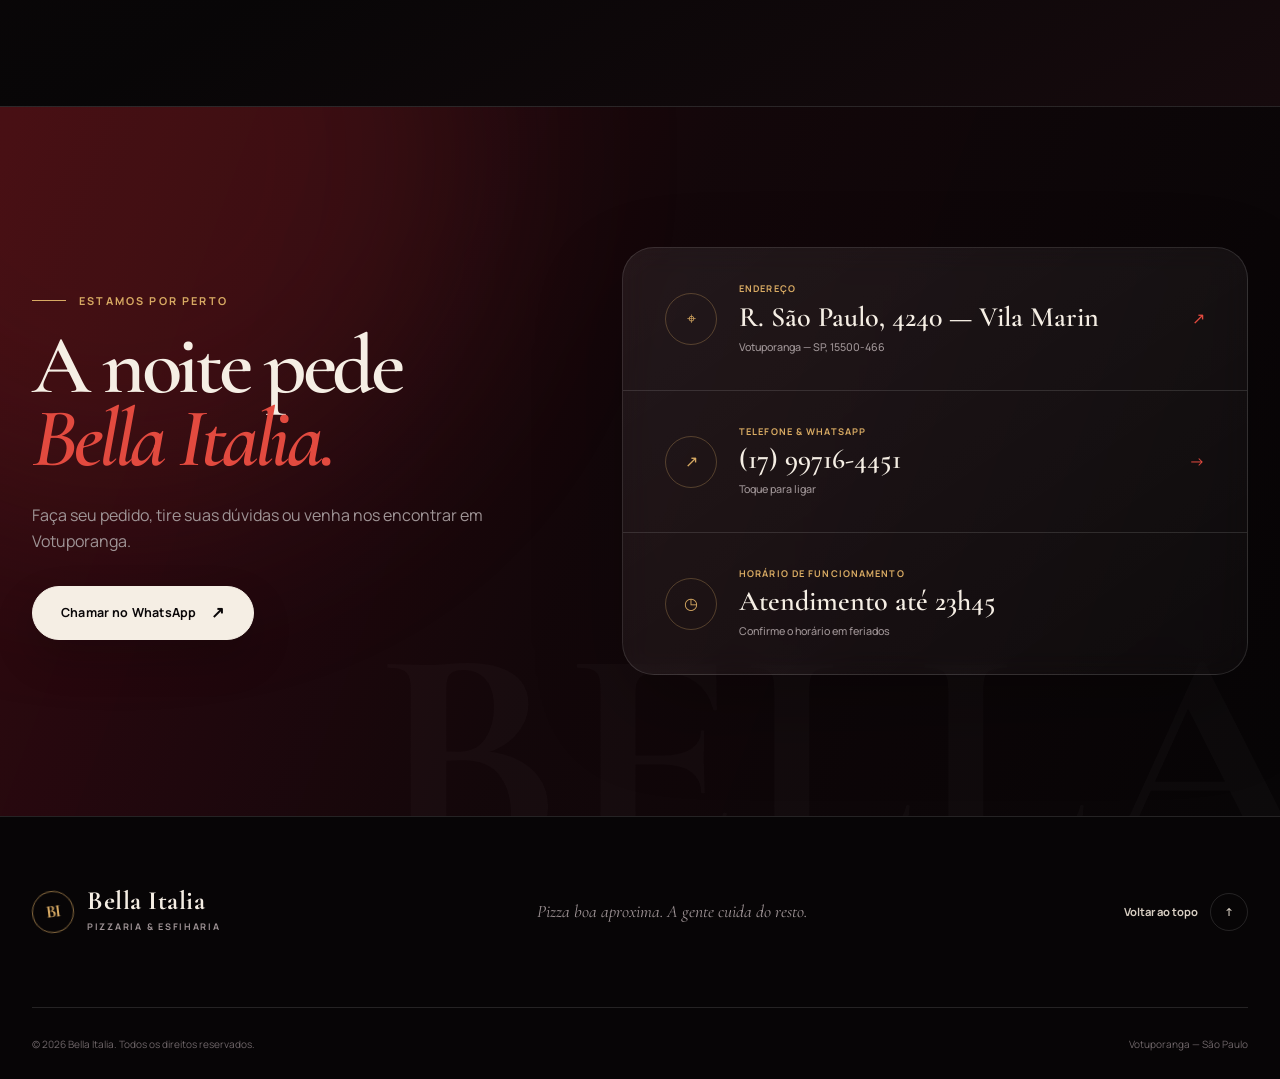
==== commit 3aa2a97f: "adiciona feature de alterar coisas da piza e melhora algumas animacoes" ====
--- a/public/index.html
+++ b/public/index.html
@@ -14,10 +14,11 @@
         href="https://fonts.googleapis.com/css2?family=Cormorant+Garamond:wght@500;600;700&family=Manrope:wght@400;500;600;700&display=swap"
         rel="stylesheet">
     <link rel="stylesheet" href="./css/hero-original.css?v=20260919">
-    <link rel="stylesheet" href="./css/style.css?v=20260919">
+    <link rel="stylesheet" href="./css/style.css?v=20260919-2">
 </head>
 
 <body>
+    <div class="page-scroll-progress" aria-hidden="true"><span id="page-scroll-progress"></span></div>
     <a href="#cardapio" class="landing-skip">Ir para o cardápio</a>
 
     <div class="landing-menu-overlay" id="landing-menu-overlay"></div>
@@ -81,7 +82,7 @@
         <div class="cart-items" id="cart-items" aria-live="polite"></div>
         <div class="cart-footer">
             <div class="cart-summary"><span>Total de itens</span><strong id="cart-total-items">0</strong></div>
-            <p>O tamanho, os valores e os demais detalhes serão confirmados pelo WhatsApp.</p>
+            <p>Personalize cada pizza no carrinho. Tamanho, extras, valores e demais detalhes serão confirmados pelo WhatsApp.</p>
             <a class="cart-checkout" id="cart-checkout" href="#" target="_blank" rel="noopener noreferrer"
                 aria-disabled="true">Continuar pelo WhatsApp <span aria-hidden="true">↗</span></a>
             <button class="cart-clear" id="cart-clear" type="button">Limpar carrinho</button>
@@ -479,7 +480,7 @@
         </div>
     </footer>
 
-    <script src="./js/scripts.js?v=20260919"></script>
+    <script src="./js/scripts.js?v=20260919-2"></script>
 </body>
 
 </html>
--- a/public/css/style.css
+++ b/public/css/style.css
@@ -53,6 +53,27 @@
     overflow: hidden;
 }
 
+.page-scroll-progress {
+    position: fixed;
+    z-index: 1400;
+    top: 0;
+    right: 0;
+    left: 0;
+    height: 3px;
+    pointer-events: none;
+}
+
+.page-scroll-progress span {
+    display: block;
+    width: 100%;
+    height: 100%;
+    background: linear-gradient(90deg, var(--gold), var(--red-bright));
+    box-shadow: 0 0 18px rgba(226, 74, 63, 0.55);
+    transform: scaleX(0);
+    transform-origin: left;
+    will-change: transform;
+}
+
 /* Carrinho */
 
 .cart-fab {
@@ -227,6 +248,117 @@
     grid-template-columns: minmax(0, 1fr) auto;
     gap: 18px;
     border-bottom: 1px solid var(--line);
+}
+
+.cart-customizer {
+    grid-column: 1 / -1;
+    margin-top: -2px;
+    overflow: hidden;
+    border: 1px solid rgba(216, 170, 99, 0.2);
+    border-radius: 14px;
+    background: rgba(255, 255, 255, 0.025);
+}
+
+.cart-customizer summary {
+    min-height: 45px;
+    padding: 10px 13px;
+    display: flex;
+    align-items: center;
+    justify-content: space-between;
+    gap: 12px;
+    color: var(--cream-soft);
+    font-size: 0.67rem;
+    font-weight: 700;
+    cursor: pointer;
+    list-style: none;
+}
+
+.cart-customizer summary::-webkit-details-marker {
+    display: none;
+}
+
+.cart-customizer summary::after {
+    content: "+";
+    width: 24px;
+    height: 24px;
+    display: grid;
+    place-items: center;
+    flex: none;
+    border-radius: 50%;
+    background: rgba(255, 255, 255, 0.06);
+    color: var(--gold);
+    font-size: 0.9rem;
+    transition: transform 260ms var(--ease), background 220ms ease;
+}
+
+.cart-customizer[open] summary::after {
+    background: rgba(195, 49, 45, 0.2);
+    transform: rotate(45deg);
+}
+
+.cart-customizer summary b {
+    margin-left: auto;
+    color: var(--gold);
+    font-size: 0.57rem;
+    font-weight: 600;
+}
+
+.ingredient-editor {
+    padding: 4px 13px 14px;
+    border-top: 1px solid var(--line);
+    animation: ingredientEditorIn 300ms var(--ease) both;
+}
+
+.ingredient-group-label {
+    margin: 11px 0 7px;
+    color: var(--muted);
+    font-size: 0.57rem;
+    font-weight: 700;
+    letter-spacing: 0.08em;
+    text-transform: uppercase;
+}
+
+.ingredient-options {
+    display: flex;
+    flex-wrap: wrap;
+    gap: 6px;
+}
+
+.ingredient-option {
+    min-height: 31px;
+    padding: 6px 10px;
+    border: 1px solid var(--line);
+    border-radius: 999px;
+    background: rgba(255, 255, 255, 0.035);
+    color: var(--cream-soft);
+    font: 600 0.58rem/1.2 var(--sans);
+    cursor: pointer;
+    transition: border-color 180ms ease, background 180ms ease, color 180ms ease, transform 180ms var(--ease);
+}
+
+.ingredient-option:hover {
+    border-color: rgba(216, 170, 99, 0.5);
+    transform: translateY(-1px);
+}
+
+.ingredient-option.is-removed {
+    border-color: rgba(226, 74, 63, 0.42);
+    background: rgba(195, 49, 45, 0.16);
+    color: #f0aaa5;
+    text-decoration: line-through;
+}
+
+.ingredient-option.is-added {
+    border-color: rgba(216, 170, 99, 0.52);
+    background: rgba(216, 170, 99, 0.14);
+    color: #f4d8a9;
+}
+
+.ingredient-help {
+    margin: 10px 0 0;
+    color: #776d70;
+    font-size: 0.55rem;
+    line-height: 1.45;
 }
 
 .cart-item-name {
@@ -1040,6 +1172,8 @@
     border-radius: 50%;
     filter: blur(110px);
     pointer-events: none;
+    transform: translate3d(0, var(--scroll-shift, 0px), 0);
+    will-change: transform;
 }
 
 .section-orb-left {
@@ -1669,6 +1803,8 @@
     background: linear-gradient(145deg, rgba(255, 255, 255, 0.075), rgba(255, 255, 255, 0.02));
     box-shadow: 0 35px 80px rgba(0, 0, 0, 0.25);
     backdrop-filter: blur(12px);
+    transform: translate3d(0, var(--scroll-shift, 0px), 0);
+    will-change: transform;
 }
 
 .story-card-main {
@@ -1839,6 +1975,8 @@
     font-family: var(--display);
     font-size: 1.5rem;
     box-shadow: inset 0 0 0 8px rgba(216, 170, 99, 0.025);
+    transform: translate3d(0, var(--scroll-shift, 0px), 0);
+    will-change: transform;
 }
 
 .feature-card h3 {
@@ -1886,6 +2024,8 @@
     border-radius: 50%;
     background: rgba(195, 49, 45, 0.16);
     filter: blur(100px);
+    transform: translate3d(0, var(--scroll-shift, 0px), 0);
+    will-change: transform;
 }
 
 .contact-layout {
@@ -2054,22 +2194,38 @@
 
 .reveal-ready .reveal {
     opacity: 0;
-    transform: translateY(72px);
-    transition: opacity 950ms var(--ease), transform 1150ms var(--ease);
+    filter: blur(8px);
+    transform: translate3d(0, 72px, 0) scale(0.985);
+    transition: opacity 850ms var(--ease), transform 1050ms var(--ease), filter 900ms ease;
+    transition-delay: var(--reveal-delay, 0ms);
+    will-change: opacity, transform, filter;
+}
+
+.reveal-ready .reveal.reveal-left {
+    transform: translate3d(-64px, 28px, 0) rotate(-1deg);
+}
+
+.reveal-ready .reveal.reveal-right {
+    transform: translate3d(64px, 28px, 0) rotate(1deg);
+}
+
+.reveal-ready .reveal.reveal-scale {
+    transform: translate3d(0, 42px, 0) scale(0.92);
 }
 
 .reveal-ready .reveal.revealed,
 .reveal.revealed {
     opacity: 1 !important;
+    filter: blur(0) !important;
     transform: translateY(0) !important;
 }
 
 .reveal-ready .reveal-delay-1 {
-    transition-delay: 140ms;
+    --reveal-delay: 140ms;
 }
 
 .reveal-ready .reveal-delay-2 {
-    transition-delay: 280ms;
+    --reveal-delay: 280ms;
 }
 
 /* Keyframes */
@@ -2101,6 +2257,11 @@
 @keyframes cartBump {
     0%, 100% { transform: translateY(0) scale(1); }
     45% { transform: translateY(-4px) scale(1.06); }
+}
+
+@keyframes ingredientEditorIn {
+    from { opacity: 0; transform: translateY(-8px); }
+    to { opacity: 1; transform: translateY(0); }
 }
 
 /* Responsive */
@@ -2288,7 +2449,12 @@
         animation-iteration-count: 1 !important;
         transition-duration: 0.01ms !important;
     }
-    .reveal-ready .reveal { opacity: 1; transform: none; }
+    .reveal-ready .reveal { opacity: 1; filter: none; transform: none; }
+    .page-scroll-progress { display: none; }
+    .section-orb,
+    .story-card,
+    .feature-icon,
+    .contact-glow { transform: none !important; }
     .scroll-video { display: none; }
     .experience-section { height: auto; min-height: 720px; }
     .video-sticky { position: relative; height: 720px; background: linear-gradient(135deg, #280c12, #070506 72%); }
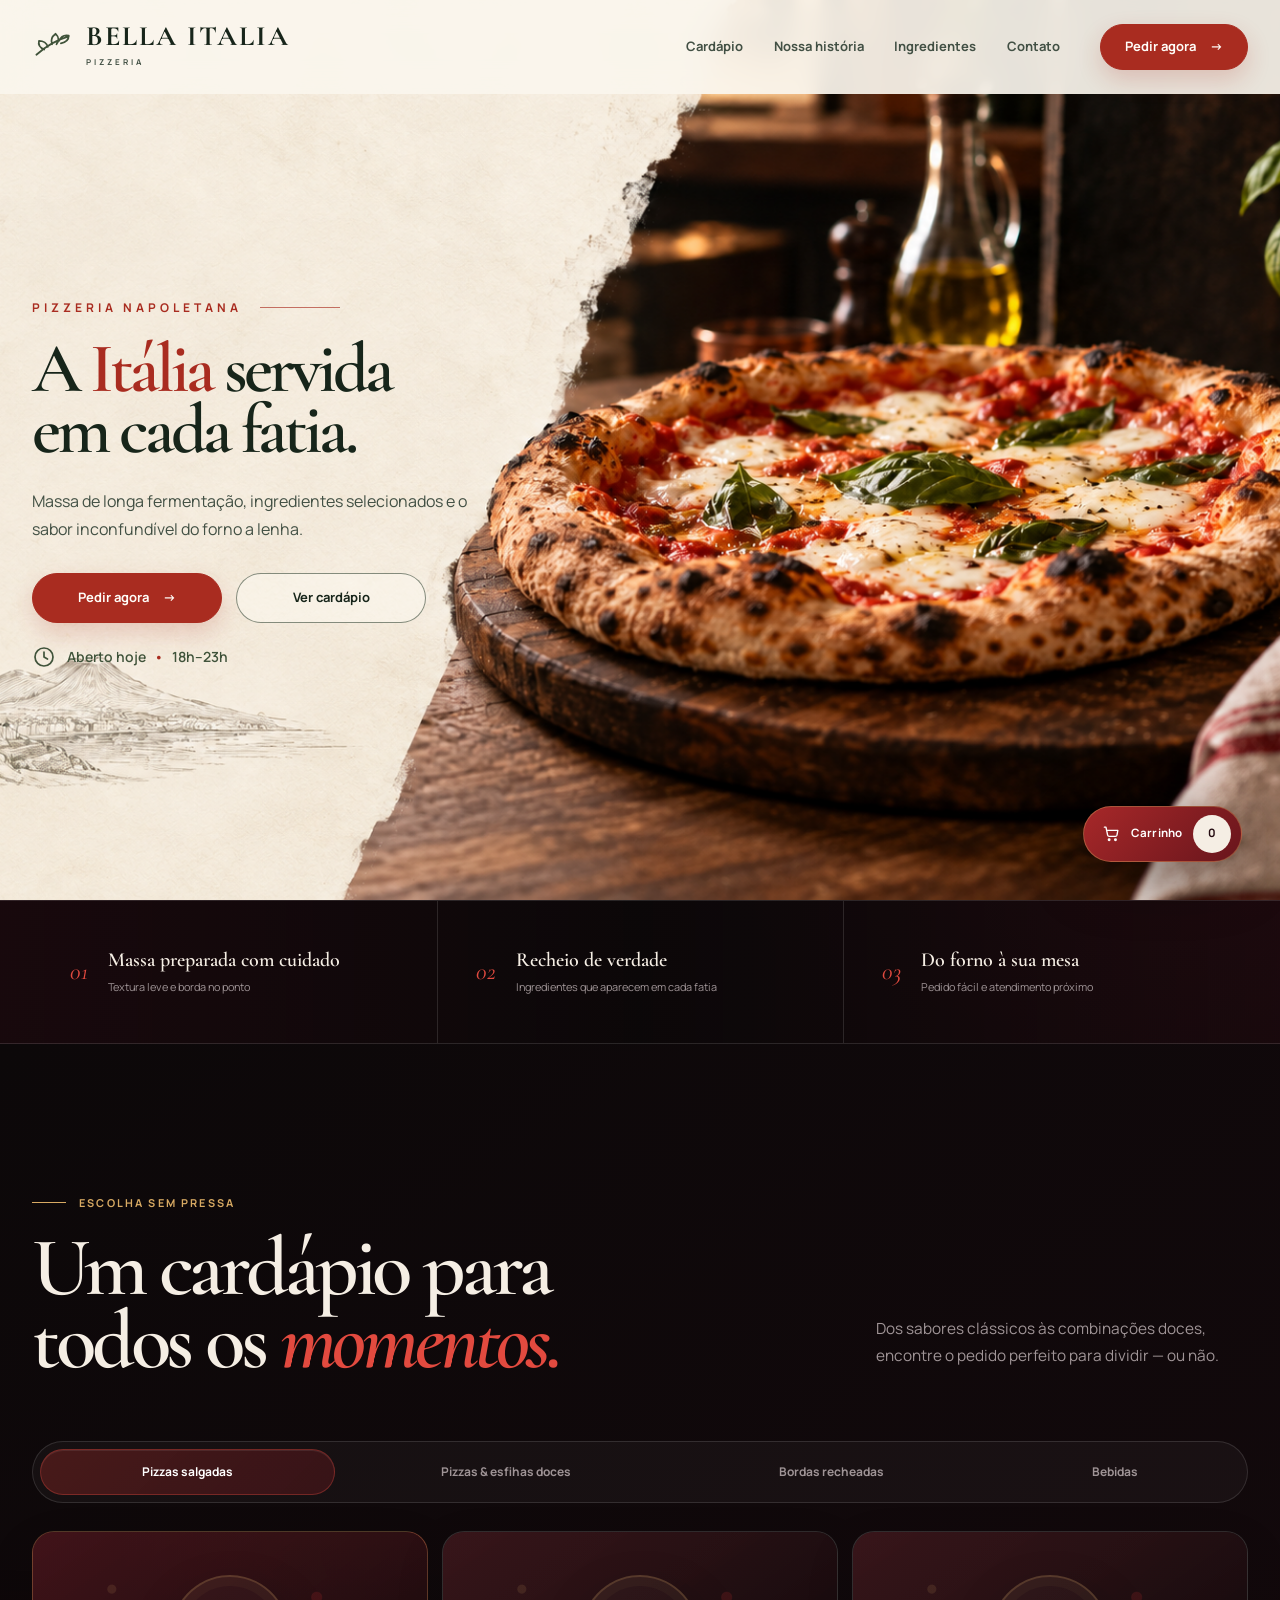
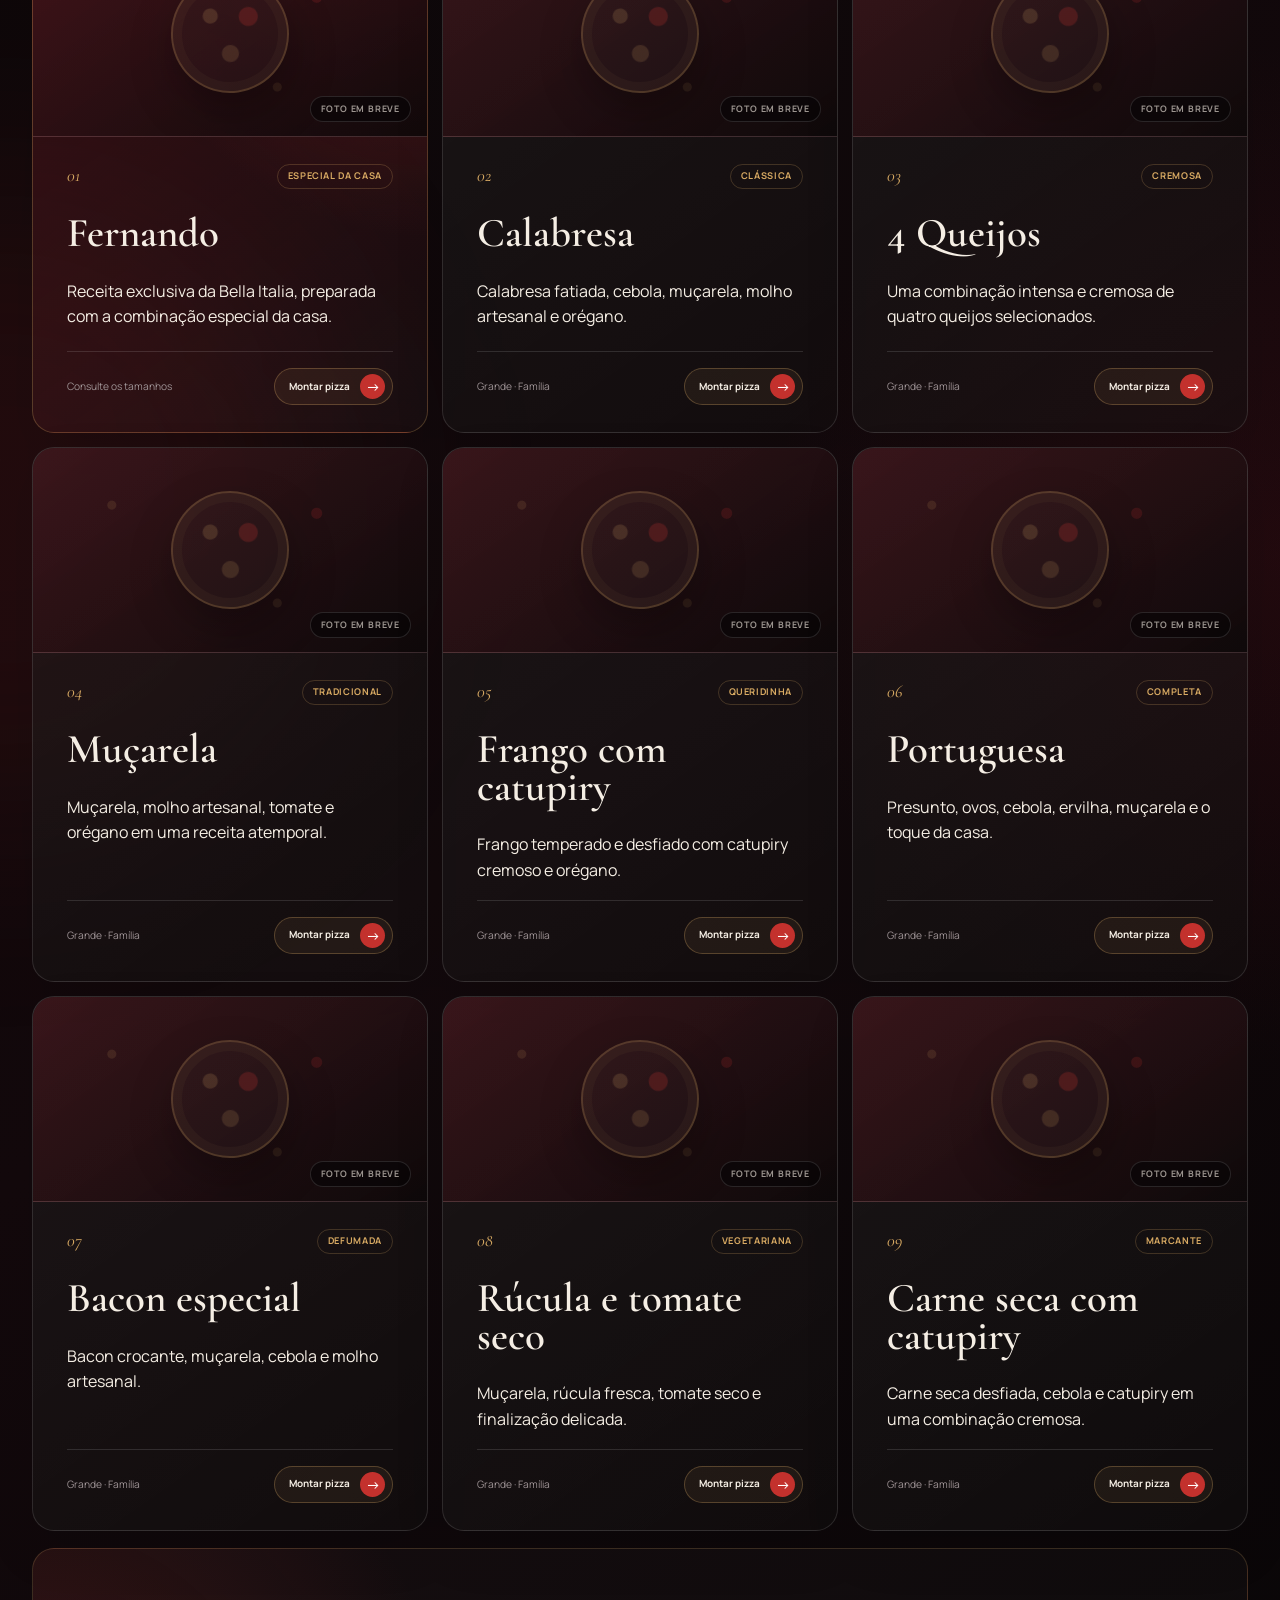
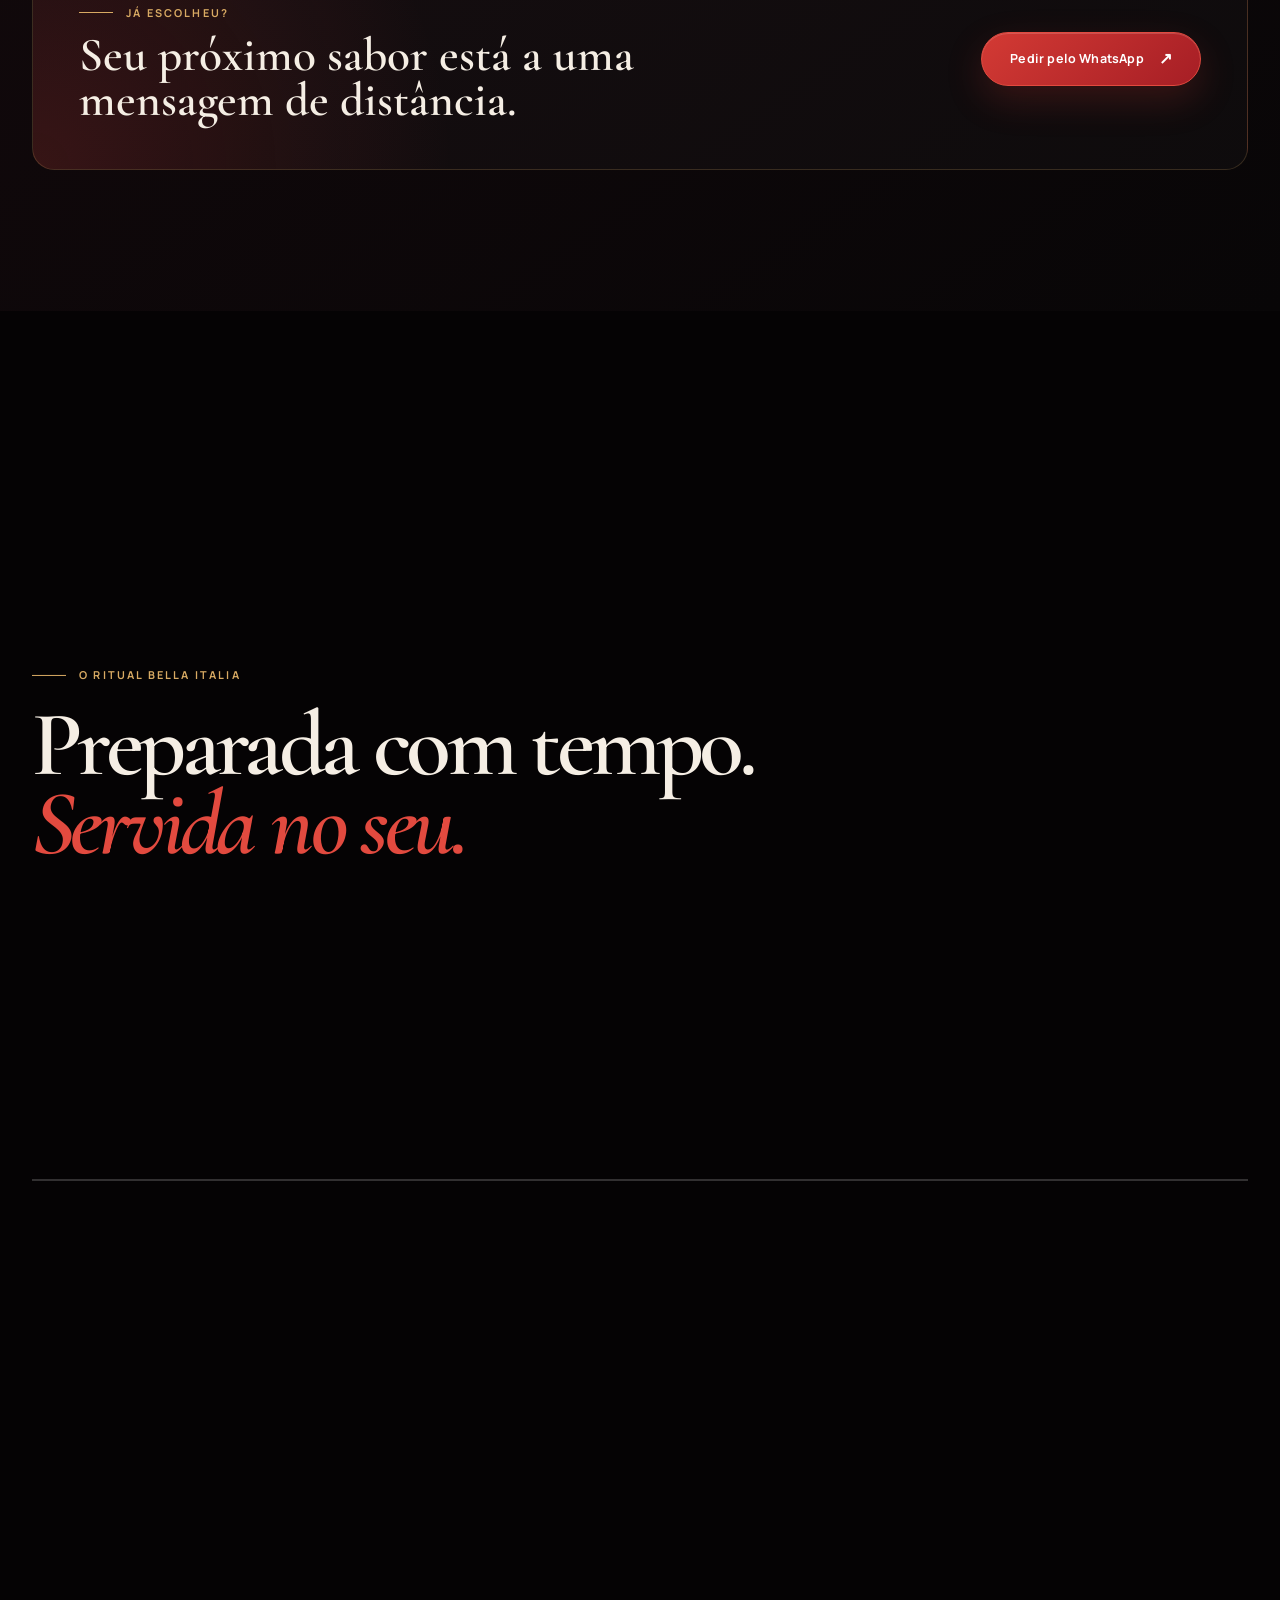
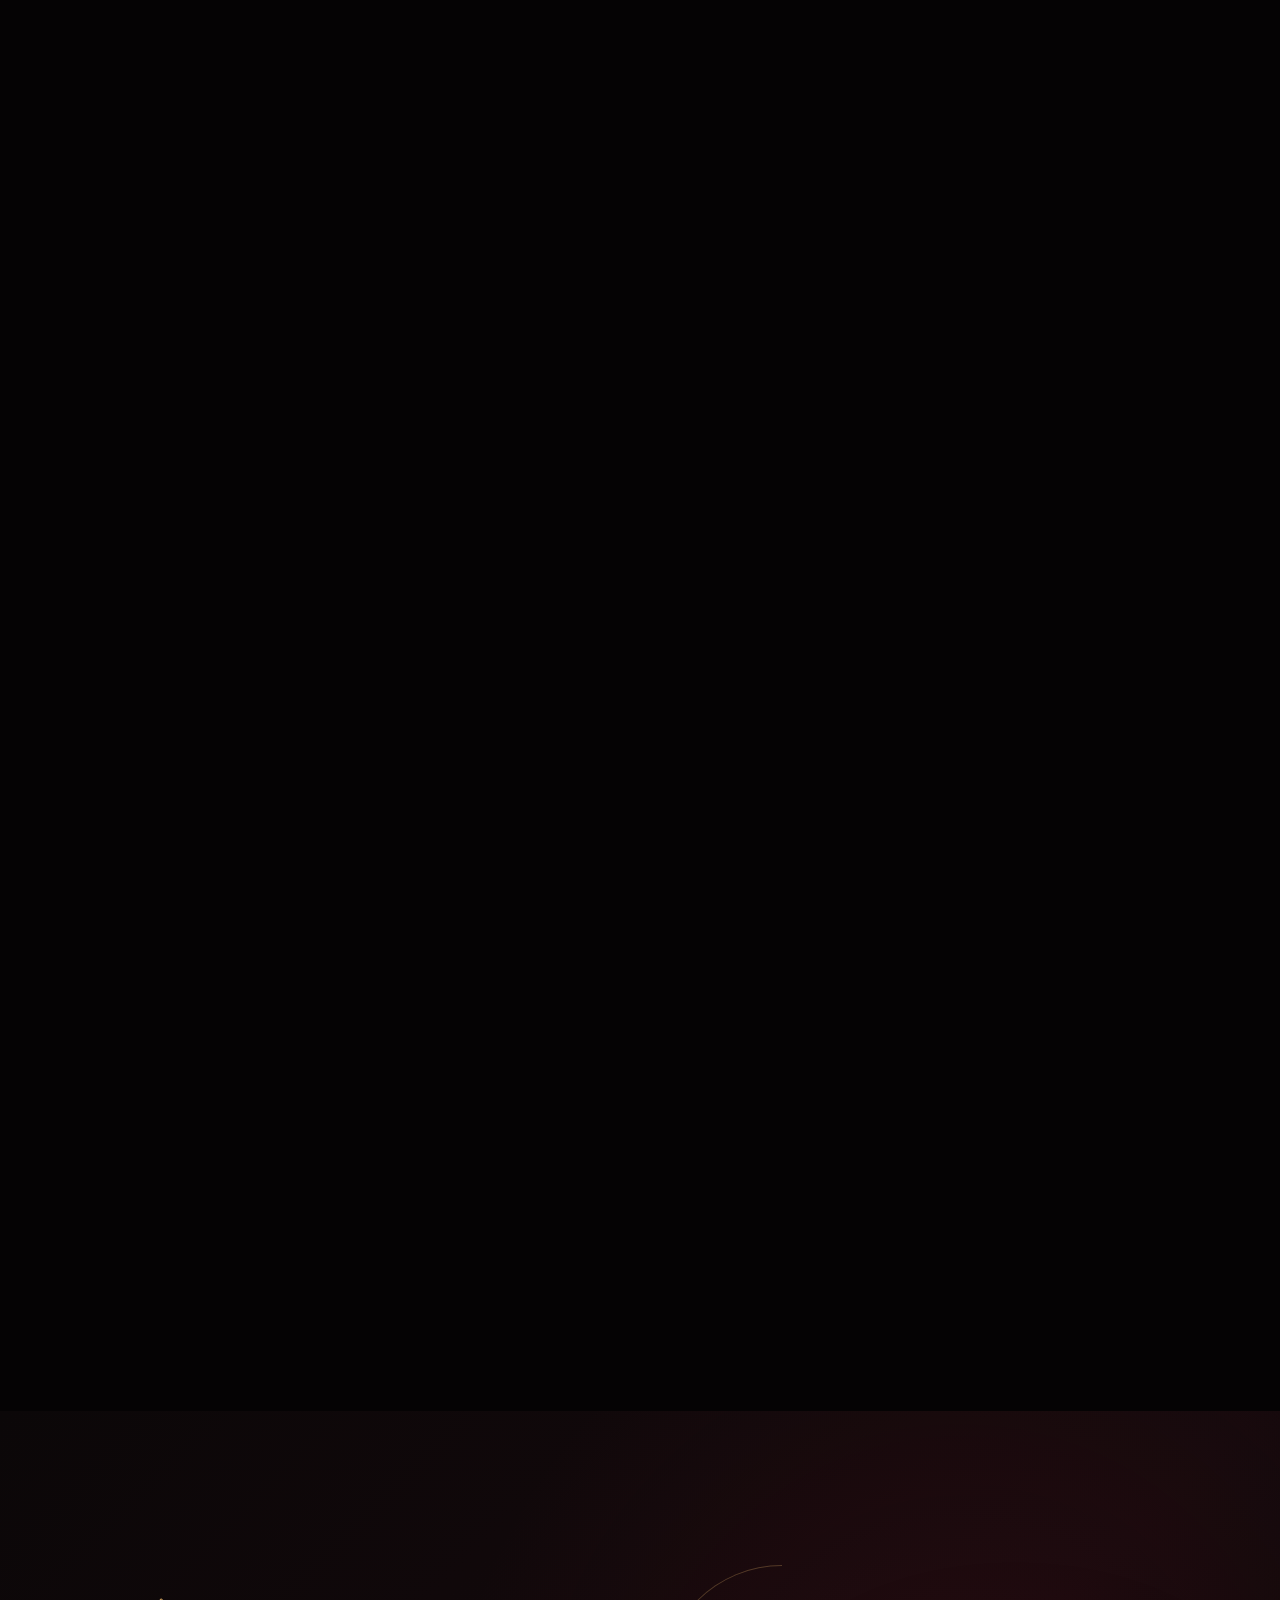
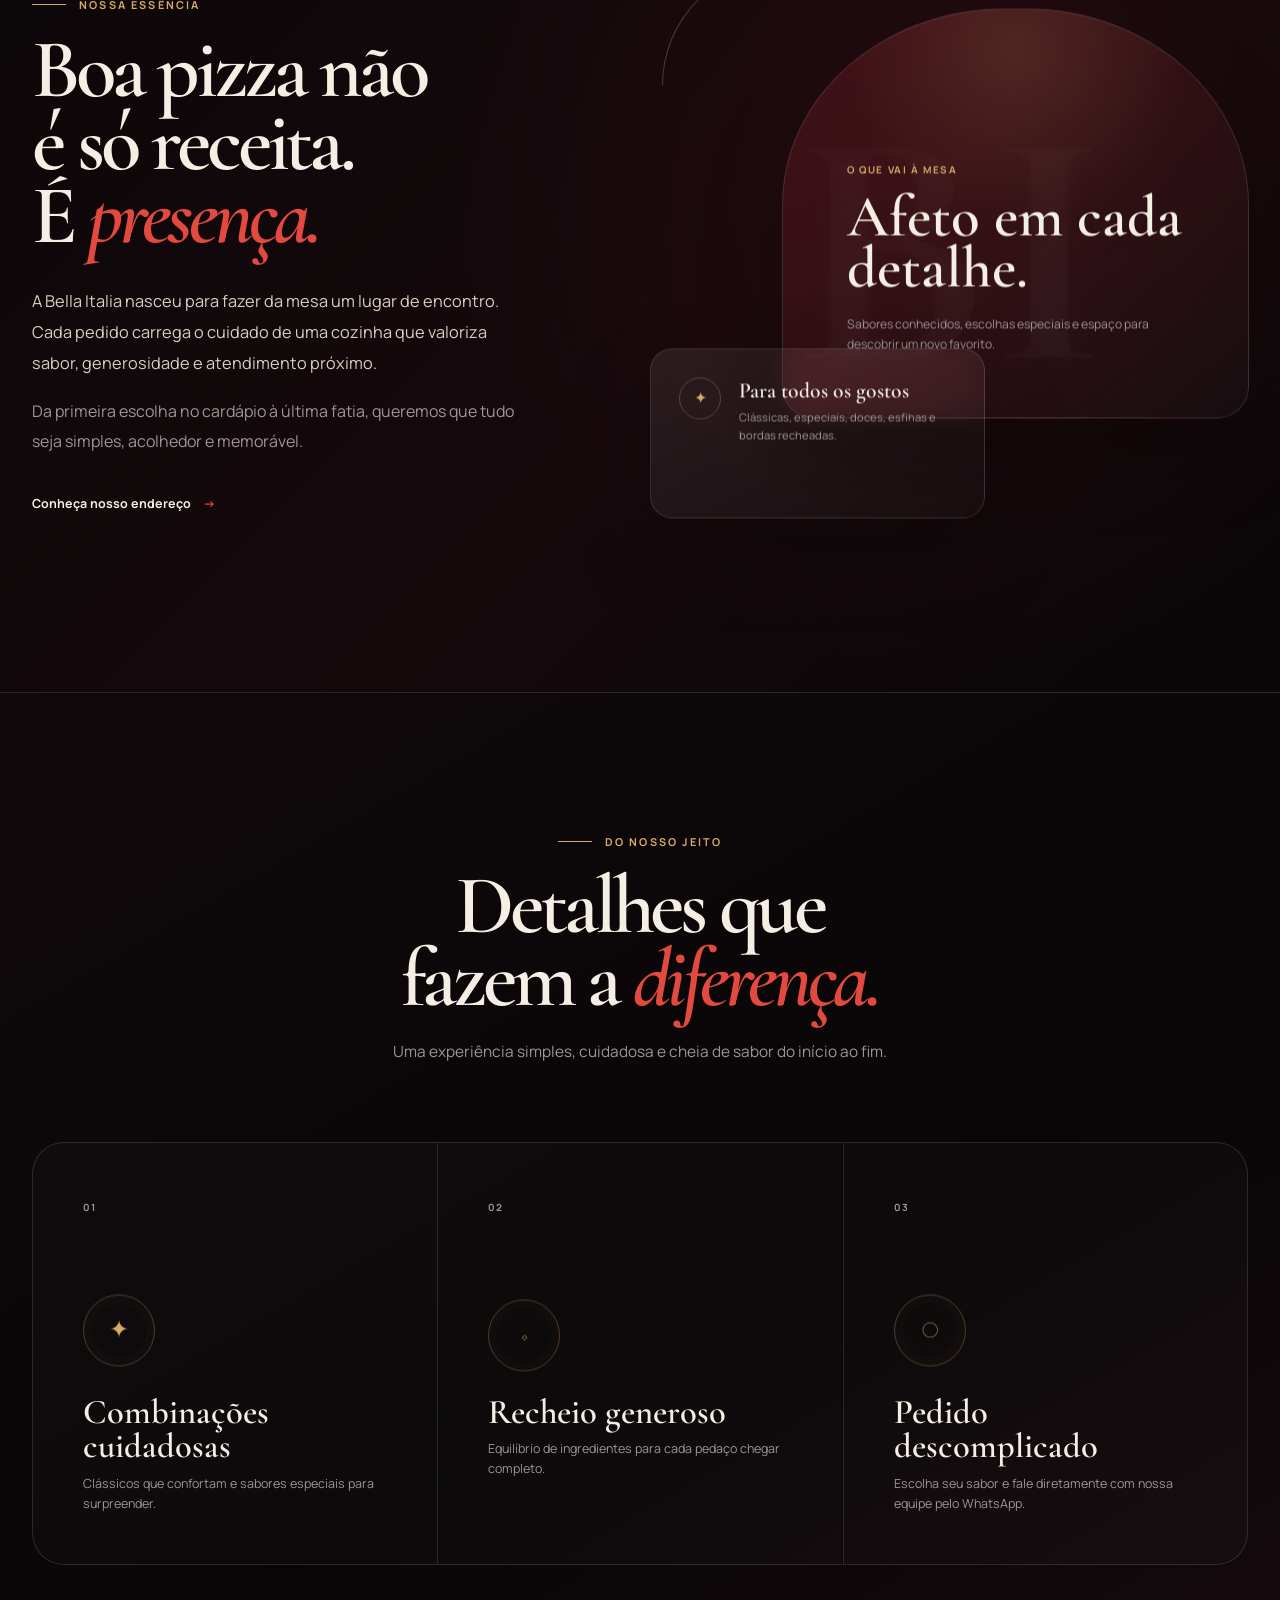
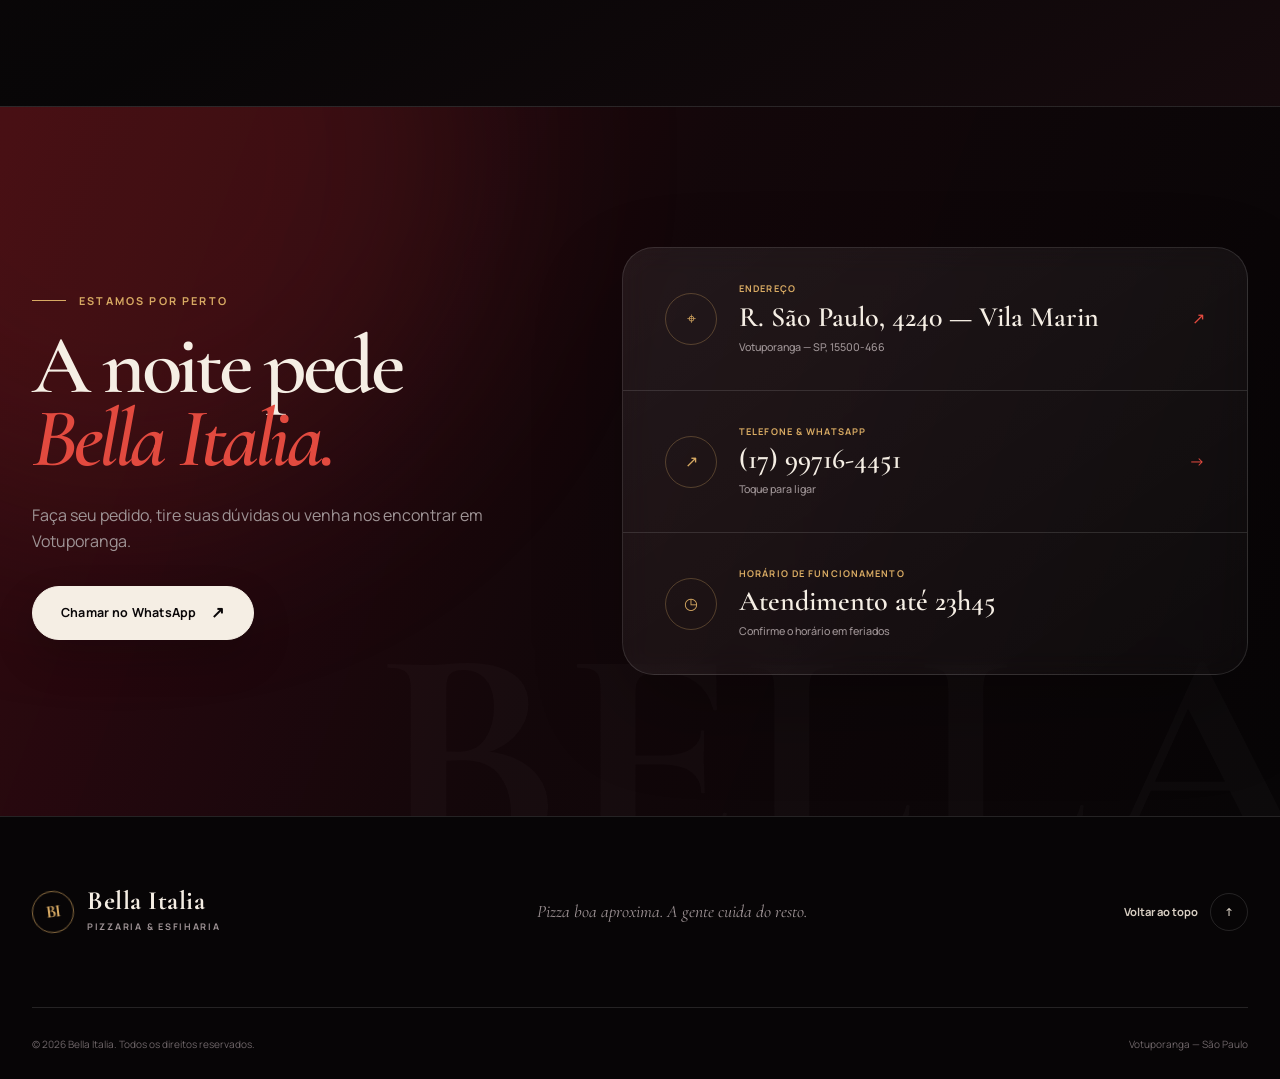
==== commit 9b53b56d: "adicionei video na introdução e tambem uma area com refrigerantes" ====
--- a/public/index.html
+++ b/public/index.html
@@ -14,7 +14,7 @@
         href="https://fonts.googleapis.com/css2?family=Cormorant+Garamond:wght@500;600;700&family=Manrope:wght@400;500;600;700&display=swap"
         rel="stylesheet">
     <link rel="stylesheet" href="./css/hero-original.css?v=20260919">
-    <link rel="stylesheet" href="./css/style.css?v=20260919-2">
+    <link rel="stylesheet" href="./css/style.css?v=20260919-3">
 </head>
 
 <body>
@@ -93,8 +93,10 @@
 
     <main>
         <section class="hero-image-section" id="hero-section">
-            <img src="./assets/imgs/hero-bella-italia.png" alt="" class="landing-hero-background" loading="eager"
-                fetchpriority="high">
+            <video class="landing-hero-background" autoplay muted loop playsinline preload="auto"
+                poster="./assets/imgs/hero-bella-italia.png" aria-hidden="true">
+                <source src="./assets/videos/teste1.mp4" type="video/mp4">
+            </video>
 
             <div class="landing-hero-layout">
                 <div class="landing-hero-copy">
@@ -179,7 +181,7 @@
                                 <div class="menu-card-top"><span class="menu-number">01</span><span class="menu-tag">Especial da casa</span></div>
                                 <h3>Fernando</h3>
                                 <p>Receita exclusiva da Bella Italia, preparada com a combinação especial da casa.</p>
-                                <div class="menu-card-bottom"><span>Consulte os tamanhos</span><button class="add-to-cart" type="button" data-add-to-cart="Fernando">Adicionar <b aria-hidden="true">+</b></button></div>
+                                <div class="menu-card-bottom"><span>Consulte os tamanhos</span><a class="add-to-cart pizza-customize-link" href="./pizza.html?produto=Fernando">Montar pizza <b aria-hidden="true">→</b></a></div>
                             </div>
                         </article>
                         <article class="menu-card reveal reveal-delay-1" data-product="Calabresa">
@@ -188,7 +190,7 @@
                                 <div class="menu-card-top"><span class="menu-number">02</span><span class="menu-tag">Clássica</span></div>
                                 <h3>Calabresa</h3>
                                 <p>Calabresa fatiada, cebola, muçarela, molho artesanal e orégano.</p>
-                                <div class="menu-card-bottom"><span>Grande · Família</span><button class="add-to-cart" type="button" data-add-to-cart="Calabresa">Adicionar <b aria-hidden="true">+</b></button></div>
+                                <div class="menu-card-bottom"><span>Grande · Família</span><a class="add-to-cart pizza-customize-link" href="./pizza.html?produto=Calabresa">Montar pizza <b aria-hidden="true">→</b></a></div>
                             </div>
                         </article>
                         <article class="menu-card reveal reveal-delay-2" data-product="4 Queijos">
@@ -197,7 +199,7 @@
                                 <div class="menu-card-top"><span class="menu-number">03</span><span class="menu-tag">Cremosa</span></div>
                                 <h3>4 Queijos</h3>
                                 <p>Uma combinação intensa e cremosa de quatro queijos selecionados.</p>
-                                <div class="menu-card-bottom"><span>Grande · Família</span><button class="add-to-cart" type="button" data-add-to-cart="4 Queijos">Adicionar <b aria-hidden="true">+</b></button></div>
+                                <div class="menu-card-bottom"><span>Grande · Família</span><a class="add-to-cart pizza-customize-link" href="./pizza.html?produto=4%20Queijos">Montar pizza <b aria-hidden="true">→</b></a></div>
                             </div>
                         </article>
                         <article class="menu-card reveal" data-product="Muçarela">
@@ -206,7 +208,7 @@
                                 <div class="menu-card-top"><span class="menu-number">04</span><span class="menu-tag">Tradicional</span></div>
                                 <h3>Muçarela</h3>
                                 <p>Muçarela, molho artesanal, tomate e orégano em uma receita atemporal.</p>
-                                <div class="menu-card-bottom"><span>Grande · Família</span><button class="add-to-cart" type="button" data-add-to-cart="Muçarela">Adicionar <b aria-hidden="true">+</b></button></div>
+                                <div class="menu-card-bottom"><span>Grande · Família</span><a class="add-to-cart pizza-customize-link" href="./pizza.html?produto=Mu%C3%A7arela">Montar pizza <b aria-hidden="true">→</b></a></div>
                             </div>
                         </article>
                         <article class="menu-card reveal reveal-delay-1" data-product="Frango com catupiry">
@@ -215,7 +217,7 @@
                                 <div class="menu-card-top"><span class="menu-number">05</span><span class="menu-tag">Queridinha</span></div>
                                 <h3>Frango com catupiry</h3>
                                 <p>Frango temperado e desfiado com catupiry cremoso e orégano.</p>
-                                <div class="menu-card-bottom"><span>Grande · Família</span><button class="add-to-cart" type="button" data-add-to-cart="Frango com catupiry">Adicionar <b aria-hidden="true">+</b></button></div>
+                                <div class="menu-card-bottom"><span>Grande · Família</span><a class="add-to-cart pizza-customize-link" href="./pizza.html?produto=Frango%20com%20catupiry">Montar pizza <b aria-hidden="true">→</b></a></div>
                             </div>
                         </article>
                         <article class="menu-card reveal reveal-delay-2" data-product="Portuguesa">
@@ -224,7 +226,7 @@
                                 <div class="menu-card-top"><span class="menu-number">06</span><span class="menu-tag">Completa</span></div>
                                 <h3>Portuguesa</h3>
                                 <p>Presunto, ovos, cebola, ervilha, muçarela e o toque da casa.</p>
-                                <div class="menu-card-bottom"><span>Grande · Família</span><button class="add-to-cart" type="button" data-add-to-cart="Portuguesa">Adicionar <b aria-hidden="true">+</b></button></div>
+                                <div class="menu-card-bottom"><span>Grande · Família</span><a class="add-to-cart pizza-customize-link" href="./pizza.html?produto=Portuguesa">Montar pizza <b aria-hidden="true">→</b></a></div>
                             </div>
                         </article>
                         <article class="menu-card reveal" data-product="Bacon especial">
@@ -233,7 +235,7 @@
                                 <div class="menu-card-top"><span class="menu-number">07</span><span class="menu-tag">Defumada</span></div>
                                 <h3>Bacon especial</h3>
                                 <p>Bacon crocante, muçarela, cebola e molho artesanal.</p>
-                                <div class="menu-card-bottom"><span>Grande · Família</span><button class="add-to-cart" type="button" data-add-to-cart="Bacon especial">Adicionar <b aria-hidden="true">+</b></button></div>
+                                <div class="menu-card-bottom"><span>Grande · Família</span><a class="add-to-cart pizza-customize-link" href="./pizza.html?produto=Bacon%20especial">Montar pizza <b aria-hidden="true">→</b></a></div>
                             </div>
                         </article>
                         <article class="menu-card reveal reveal-delay-1" data-product="Rúcula e tomate seco">
@@ -242,7 +244,7 @@
                                 <div class="menu-card-top"><span class="menu-number">08</span><span class="menu-tag">Vegetariana</span></div>
                                 <h3>Rúcula e tomate seco</h3>
                                 <p>Muçarela, rúcula fresca, tomate seco e finalização delicada.</p>
-                                <div class="menu-card-bottom"><span>Grande · Família</span><button class="add-to-cart" type="button" data-add-to-cart="Rúcula e tomate seco">Adicionar <b aria-hidden="true">+</b></button></div>
+                                <div class="menu-card-bottom"><span>Grande · Família</span><a class="add-to-cart pizza-customize-link" href="./pizza.html?produto=R%C3%BAcula%20e%20tomate%20seco">Montar pizza <b aria-hidden="true">→</b></a></div>
                             </div>
                         </article>
                         <article class="menu-card reveal reveal-delay-2" data-product="Carne seca com catupiry">
@@ -251,7 +253,7 @@
                                 <div class="menu-card-top"><span class="menu-number">09</span><span class="menu-tag">Marcante</span></div>
                                 <h3>Carne seca com catupiry</h3>
                                 <p>Carne seca desfiada, cebola e catupiry em uma combinação cremosa.</p>
-                                <div class="menu-card-bottom"><span>Grande · Família</span><button class="add-to-cart" type="button" data-add-to-cart="Carne seca com catupiry">Adicionar <b aria-hidden="true">+</b></button></div>
+                                <div class="menu-card-bottom"><span>Grande · Família</span><a class="add-to-cart pizza-customize-link" href="./pizza.html?produto=Carne%20seca%20com%20catupiry">Montar pizza <b aria-hidden="true">→</b></a></div>
                             </div>
                         </article>
                     </div>
@@ -480,7 +482,7 @@
         </div>
     </footer>
 
-    <script src="./js/scripts.js?v=20260919-2"></script>
+    <script src="./js/scripts.js?v=20260919-3"></script>
 </body>
 
 </html>
--- a/public/css/style.css
+++ b/public/css/style.css
@@ -389,6 +389,28 @@
     font: 600 0.64rem var(--sans);
 }
 
+.cart-item-selections {
+    margin-top: 10px;
+    display: grid;
+    gap: 5px;
+}
+
+.cart-item-selections span {
+    display: flex;
+    gap: 7px;
+    color: var(--cream-soft);
+    font-size: 0.6rem;
+    line-height: 1.4;
+}
+
+.cart-item-selections b {
+    min-width: 43px;
+    color: var(--gold);
+    font-size: 0.55rem;
+    letter-spacing: 0.06em;
+    text-transform: uppercase;
+}
+
 .cart-item-actions {
     display: flex;
     align-items: center;
@@ -1260,6 +1282,15 @@
     transition: transform 350ms var(--ease), border-color 300ms ease, background 300ms ease, box-shadow 300ms ease;
 }
 
+.menu-card.is-clickable {
+    cursor: pointer;
+}
+
+.menu-card.is-clickable:focus-visible {
+    outline: 2px solid var(--gold);
+    outline-offset: 4px;
+}
+
 .menu-card::before {
     display: none;
 }
@@ -1424,6 +1455,7 @@
     color: var(--cream);
     font-size: 0.62rem;
     font-weight: 700;
+    text-decoration: none;
     cursor: pointer;
     transition: color 220ms ease, background 220ms ease, border-color 220ms ease, transform 220ms var(--ease);
 }
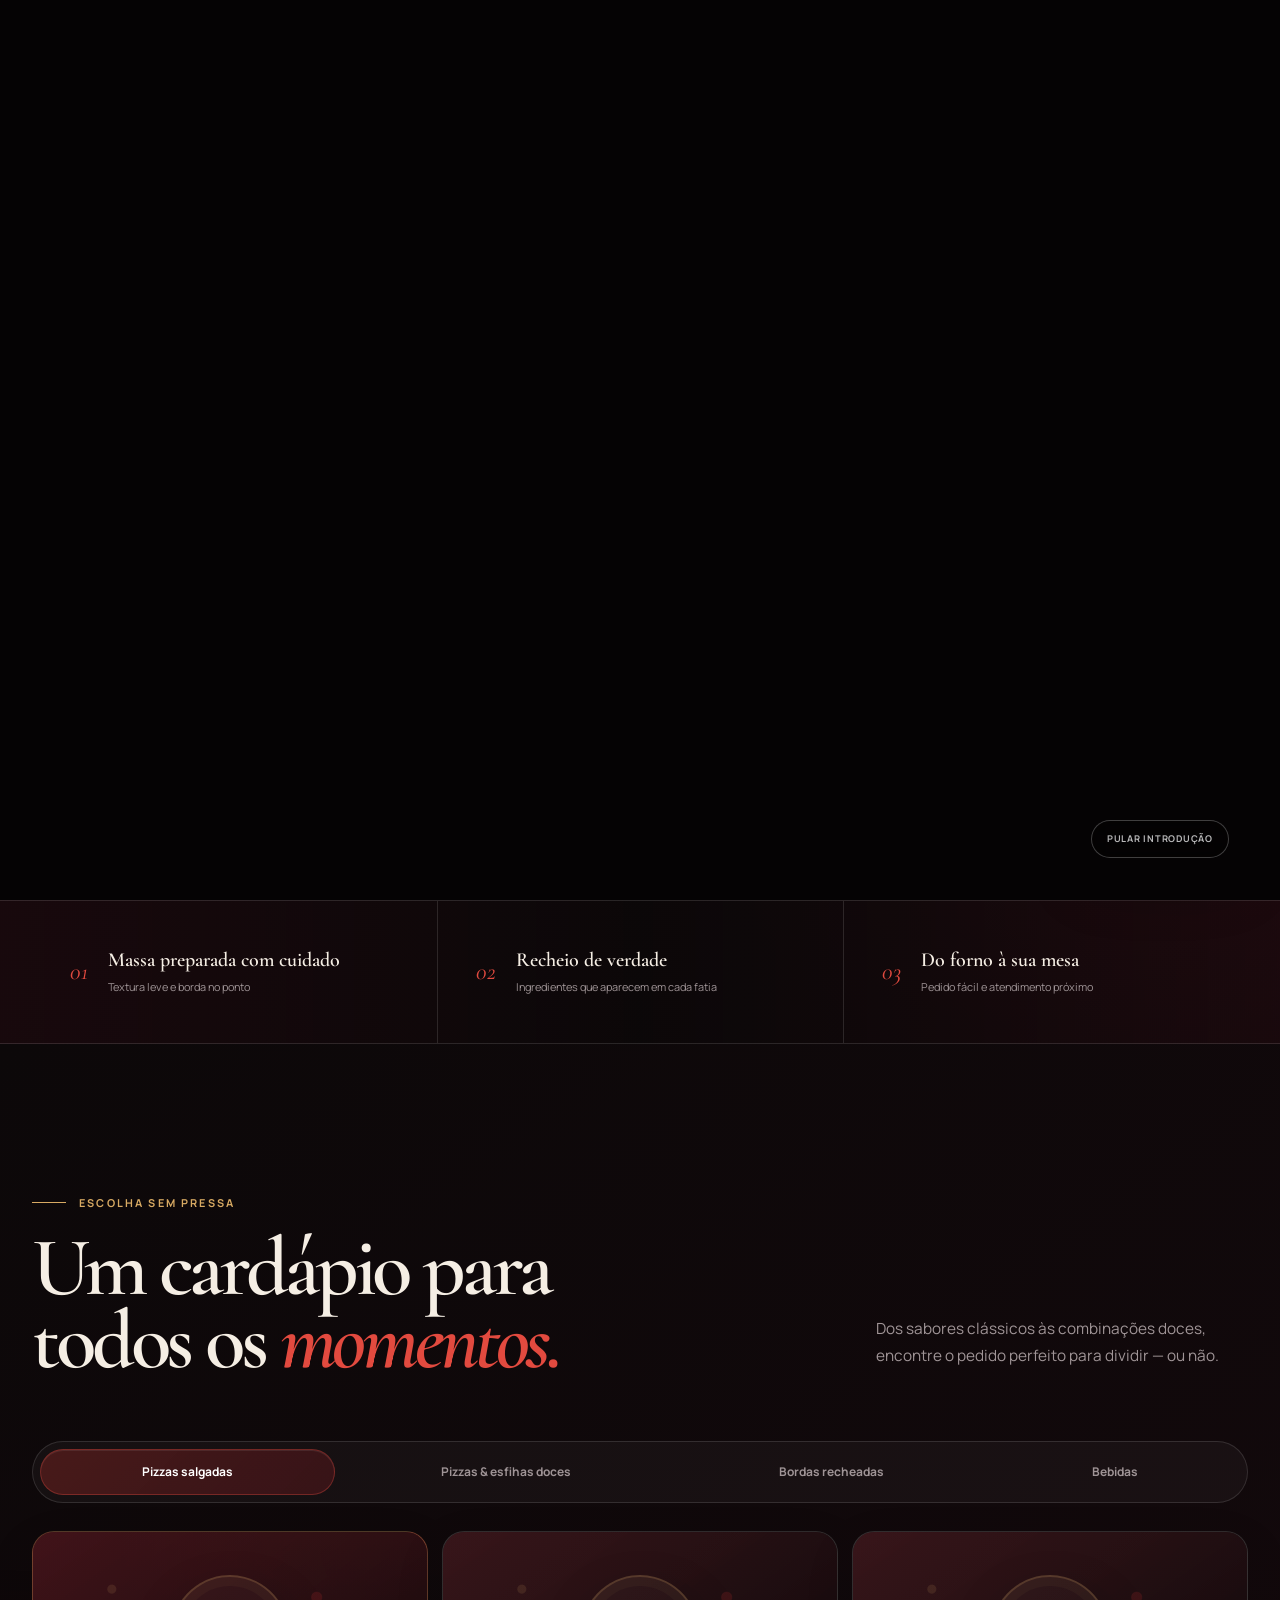
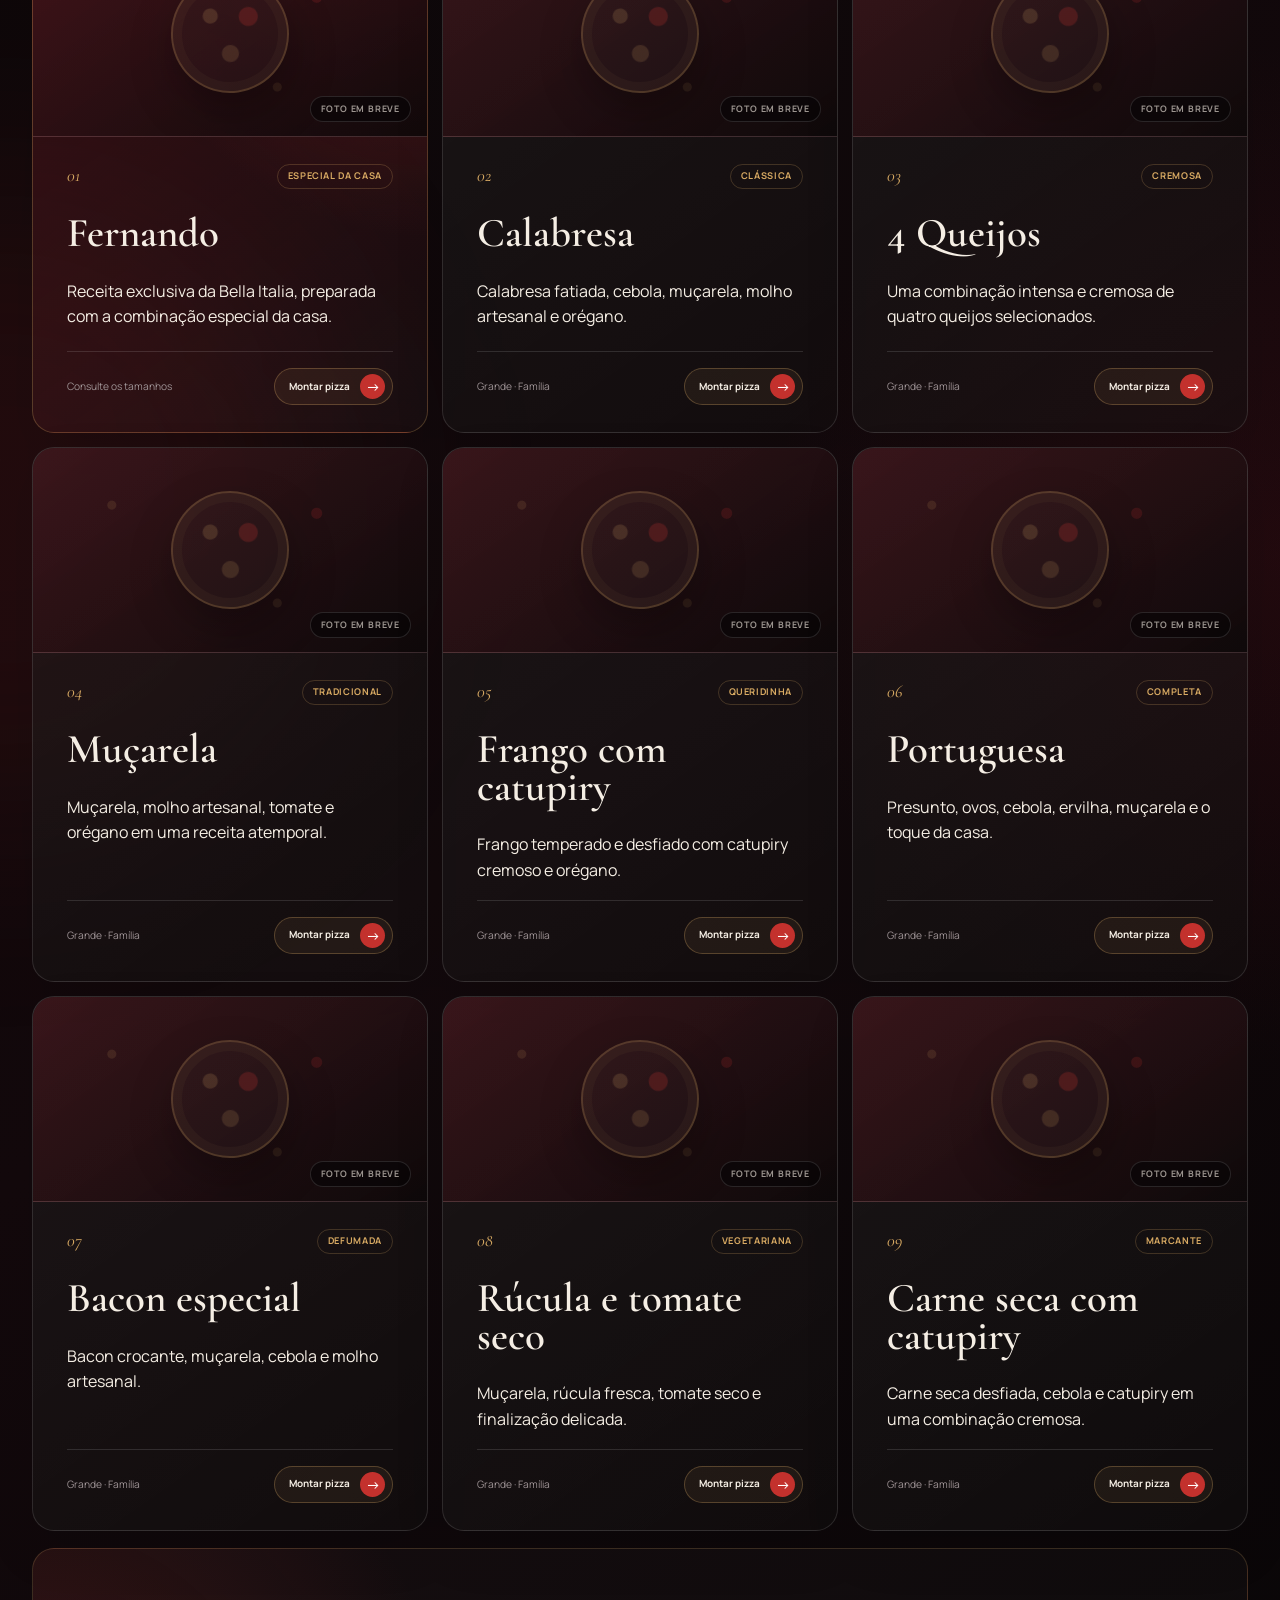
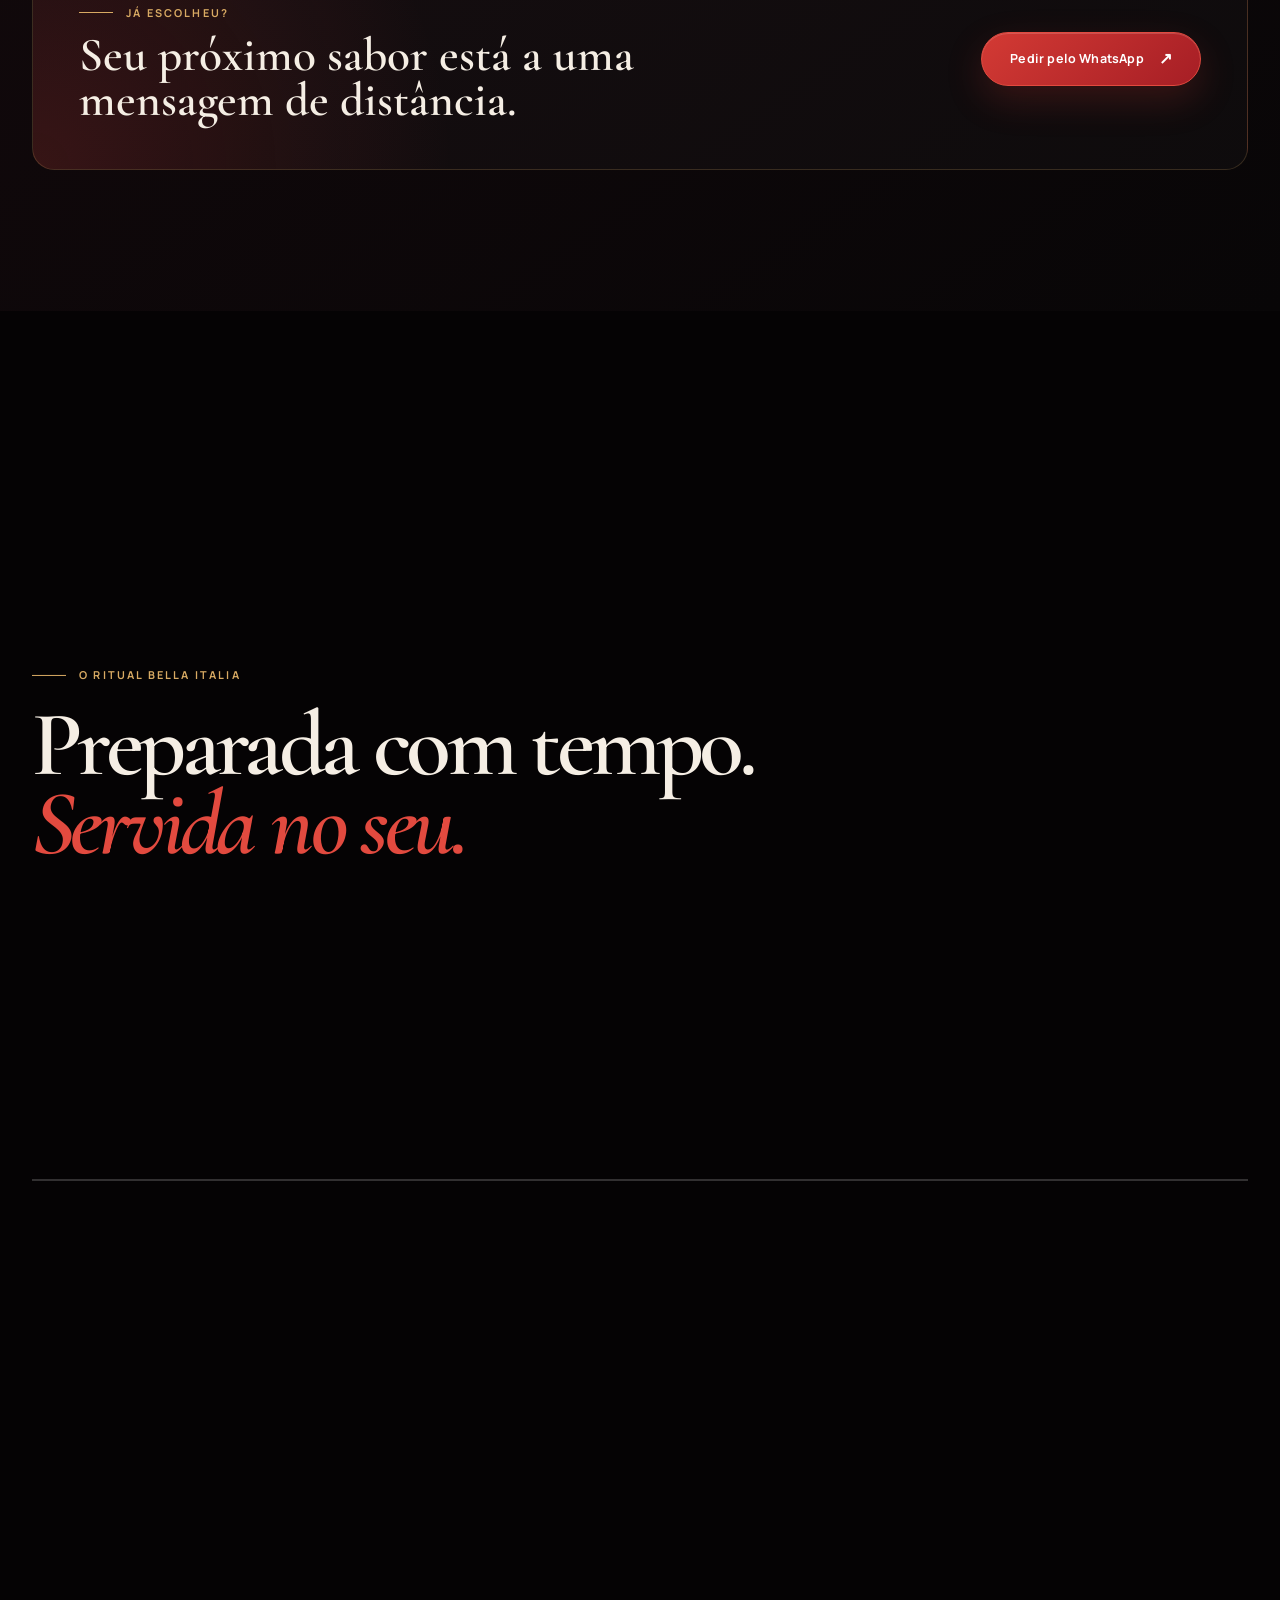
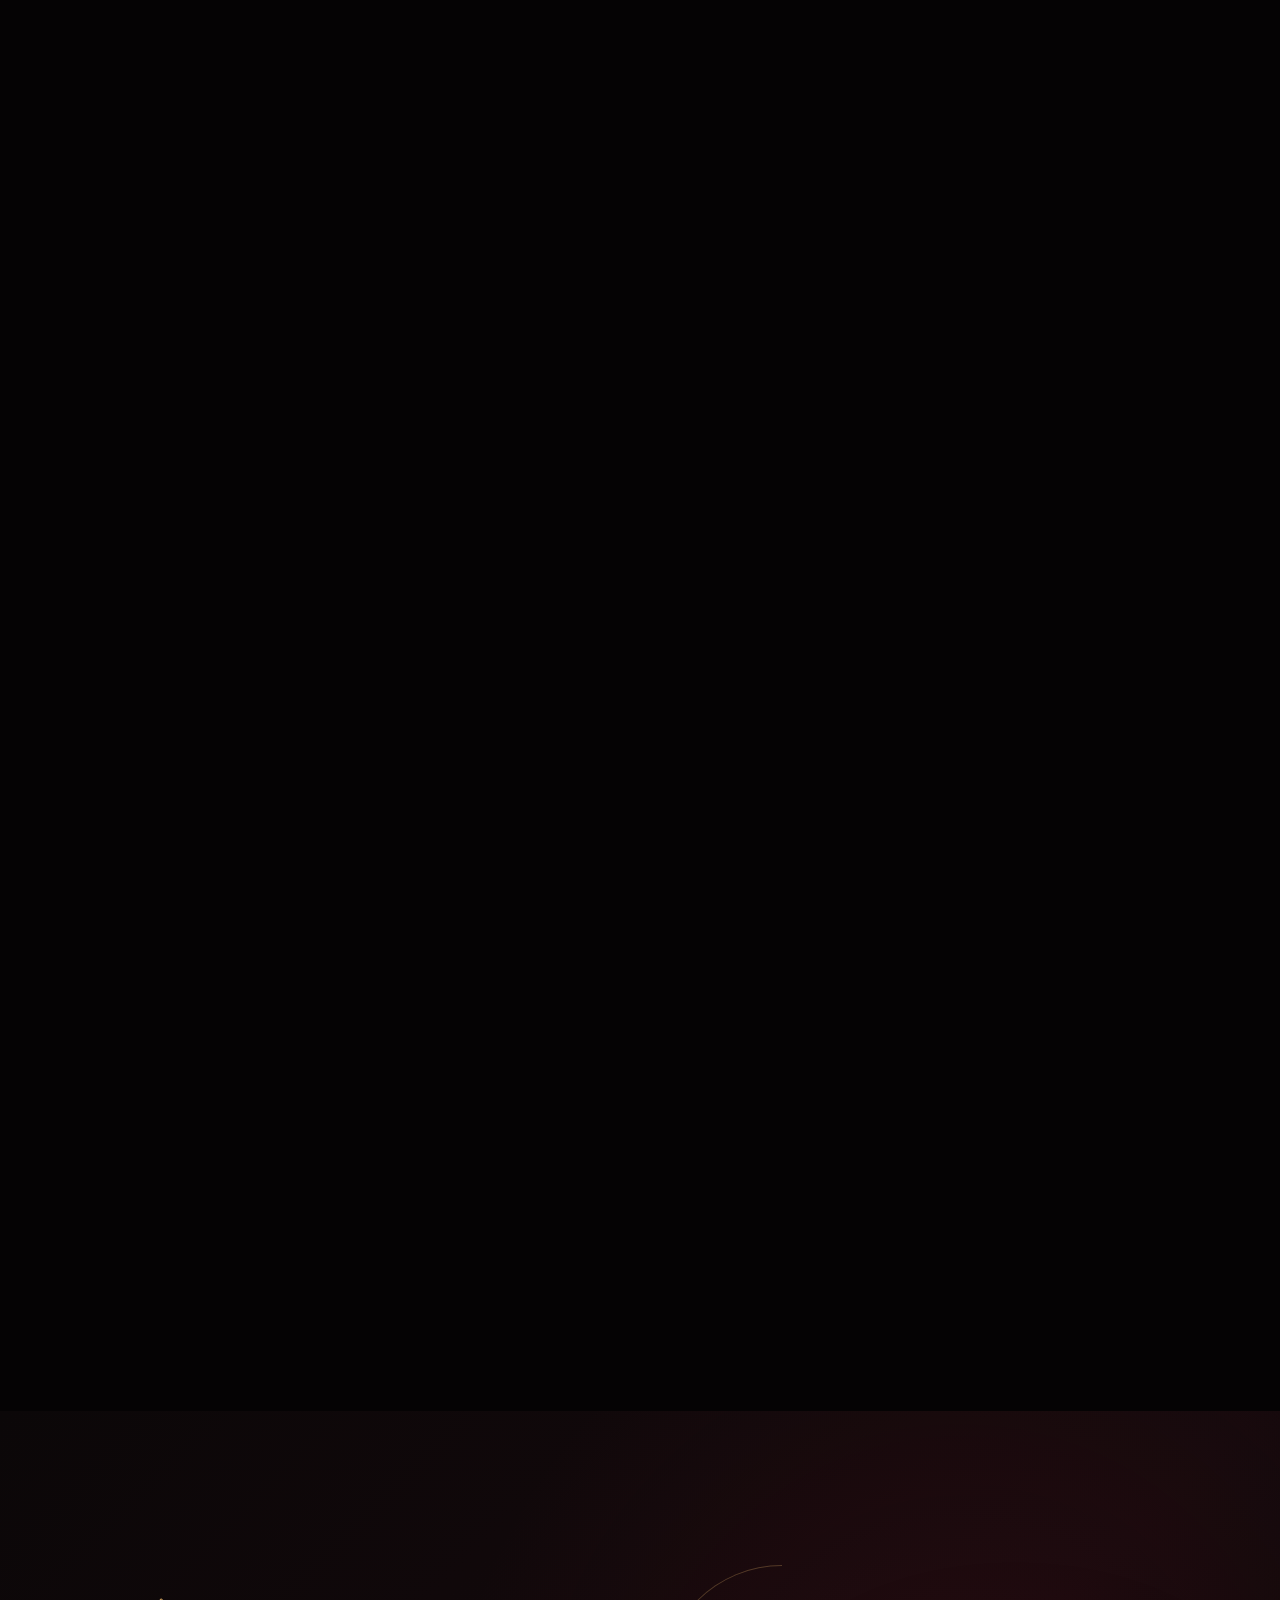
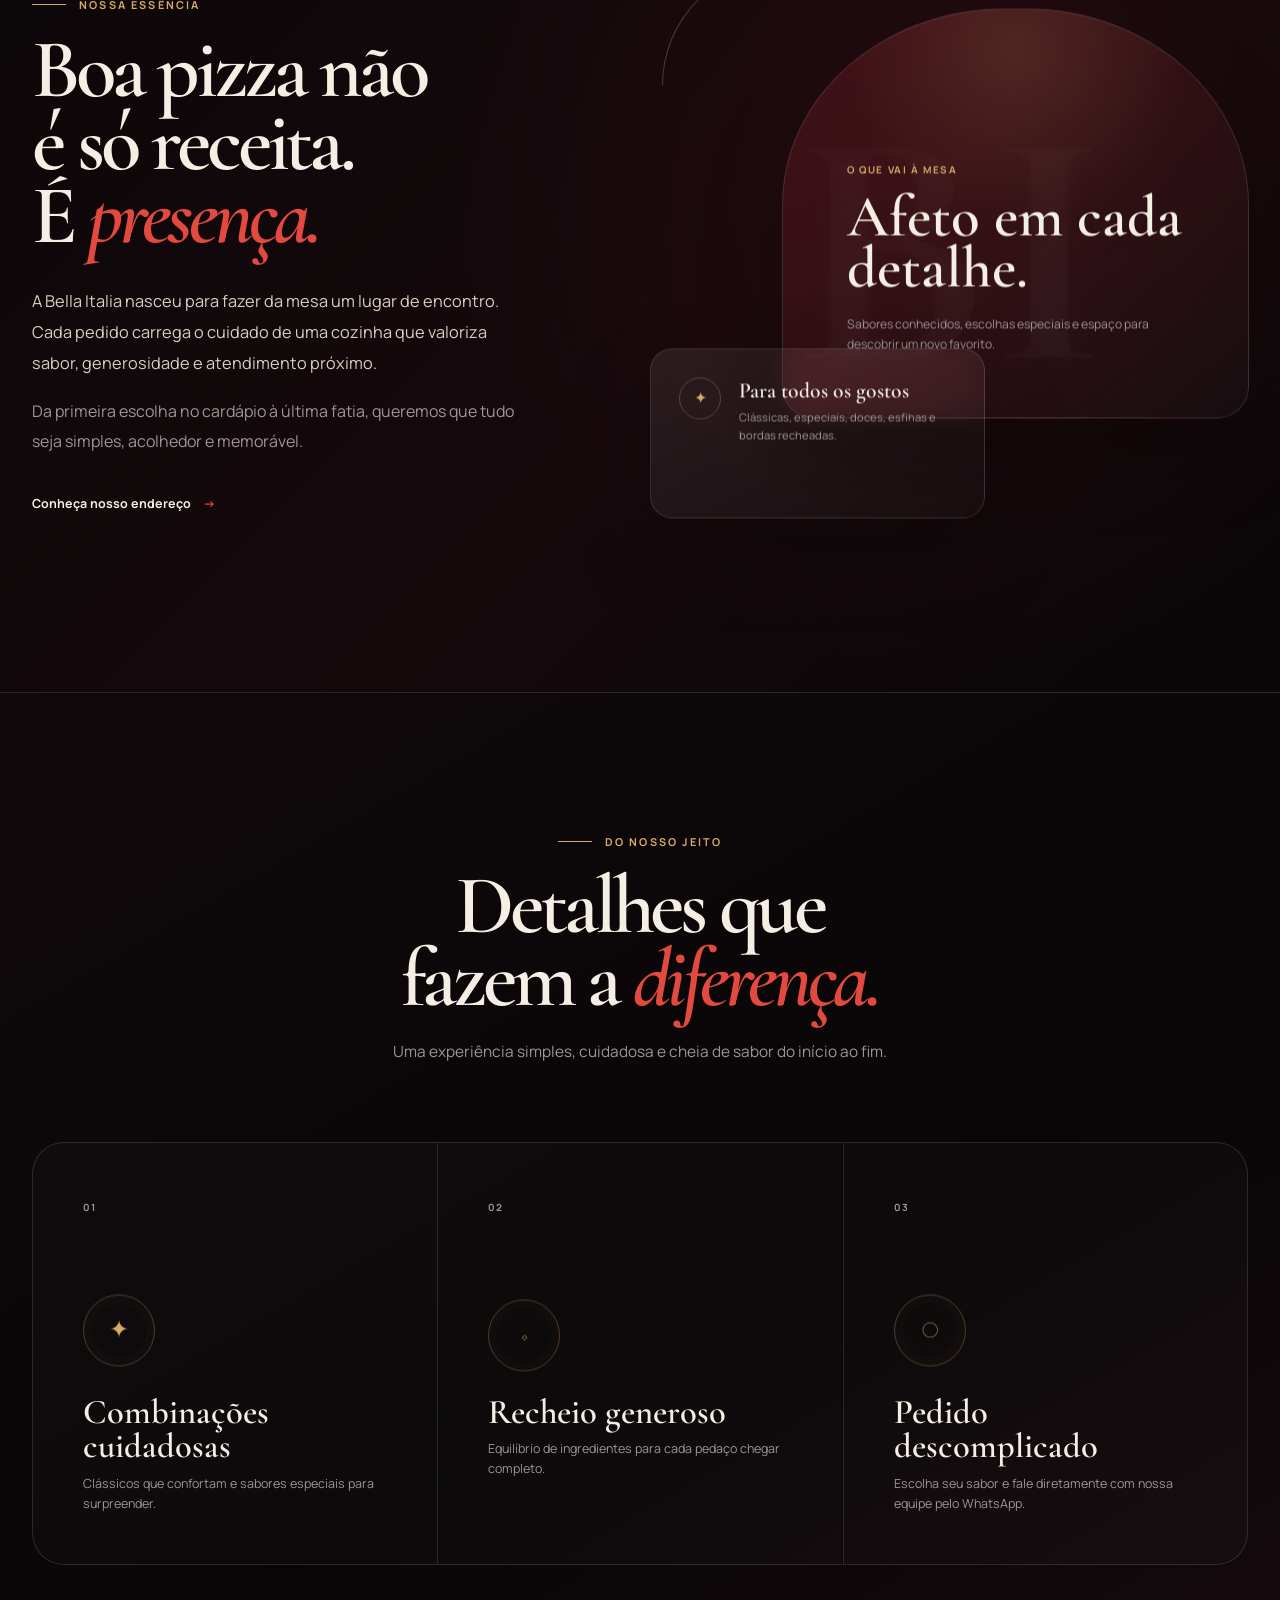
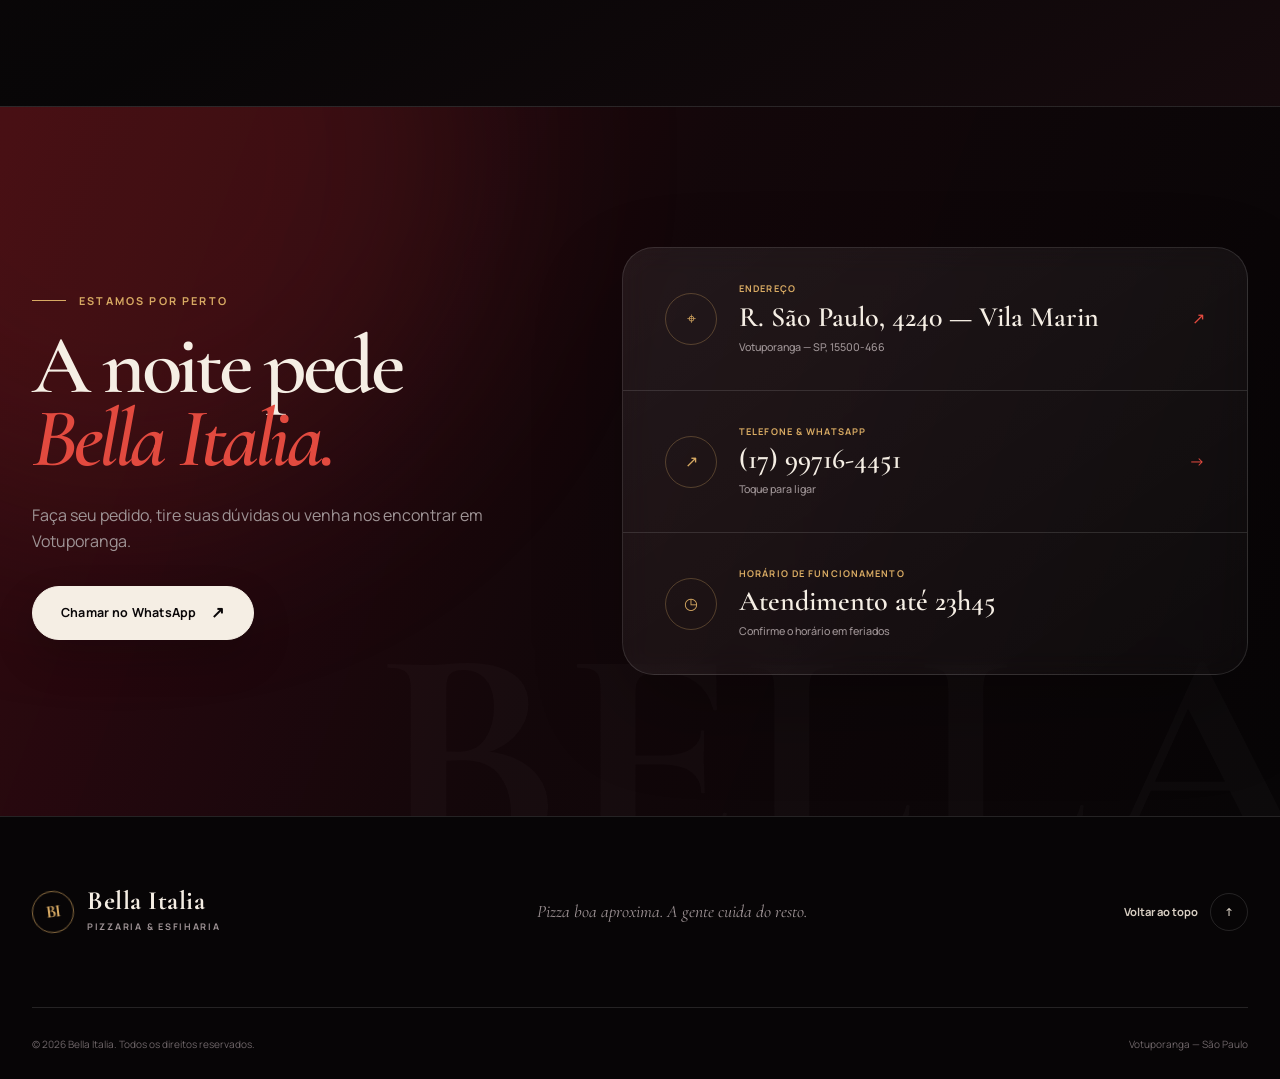
==== commit 70515ea1: "feat: adiciona introdução em vídeo e página de personalização de pizzas" ====
--- a/public/index.html
+++ b/public/index.html
@@ -14,10 +14,23 @@
         href="https://fonts.googleapis.com/css2?family=Cormorant+Garamond:wght@500;600;700&family=Manrope:wght@400;500;600;700&display=swap"
         rel="stylesheet">
     <link rel="stylesheet" href="./css/hero-original.css?v=20260919">
-    <link rel="stylesheet" href="./css/style.css?v=20260919-3">
+    <link rel="stylesheet" href="./css/style.css?v=20260919-4">
 </head>
 
 <body>
+    <div class="site-intro" id="site-intro" role="dialog" aria-label="Introdução da Pizzaria Bella Italia">
+        <video class="site-intro-video" id="site-intro-video" muted playsinline preload="auto" aria-hidden="true">
+            <source src="./assets/videos/teste1.mp4" type="video/mp4">
+        </video>
+        <div class="site-intro-shade" aria-hidden="true"></div>
+        <div class="site-intro-title" aria-live="polite">
+            <span>Pizzaria</span>
+            <strong>Bella Italia</strong>
+            <i aria-hidden="true"></i>
+        </div>
+        <button class="site-intro-skip" id="site-intro-skip" type="button">Pular introdução</button>
+    </div>
+
     <div class="page-scroll-progress" aria-hidden="true"><span id="page-scroll-progress"></span></div>
     <a href="#cardapio" class="landing-skip">Ir para o cardápio</a>
 
@@ -93,10 +106,8 @@
 
     <main>
         <section class="hero-image-section" id="hero-section">
-            <video class="landing-hero-background" autoplay muted loop playsinline preload="auto"
-                poster="./assets/imgs/hero-bella-italia.png" aria-hidden="true">
-                <source src="./assets/videos/teste1.mp4" type="video/mp4">
-            </video>
+            <img src="./assets/imgs/hero-bella-italia.png" alt="" class="landing-hero-background" loading="eager"
+                fetchpriority="high">
 
             <div class="landing-hero-layout">
                 <div class="landing-hero-copy">
@@ -482,7 +493,7 @@
         </div>
     </footer>
 
-    <script src="./js/scripts.js?v=20260919-3"></script>
+    <script src="./js/scripts.js?v=20260919-4"></script>
 </body>
 
 </html>
--- a/public/css/style.css
+++ b/public/css/style.css
@@ -51,6 +51,141 @@
 
 body.cart-open {
     overflow: hidden;
+}
+
+body.intro-active {
+    overflow: hidden;
+}
+
+/* Introdução cinematográfica */
+
+.site-intro {
+    position: fixed;
+    z-index: 20000;
+    inset: 0;
+    overflow: hidden;
+    background: #050304;
+    opacity: 1;
+    visibility: visible;
+    transition: opacity 900ms var(--ease), visibility 900ms ease;
+}
+
+.site-intro[hidden] {
+    display: none;
+}
+
+.site-intro-video,
+.site-intro-shade {
+    position: absolute;
+    inset: 0;
+    width: 100%;
+    height: 100%;
+}
+
+.site-intro-video {
+    object-fit: cover;
+    object-position: center;
+    opacity: 1;
+    transform: scale(1.015);
+    transition: opacity 850ms ease, transform 1400ms var(--ease), filter 850ms ease;
+}
+
+.site-intro-shade {
+    z-index: 1;
+    background:
+        radial-gradient(circle at center, transparent 18%, rgba(5, 3, 4, 0.18) 62%, rgba(5, 3, 4, 0.72) 100%),
+        linear-gradient(0deg, rgba(5, 3, 4, 0.42), transparent 36%);
+    transition: background 800ms ease;
+}
+
+.site-intro-title {
+    position: absolute;
+    z-index: 2;
+    inset: 0;
+    display: grid;
+    place-content: center;
+    text-align: center;
+    opacity: 0;
+    transform: translateY(26px) scale(0.96);
+    transition: opacity 850ms ease 180ms, transform 1100ms var(--ease) 180ms;
+}
+
+.site-intro-title span {
+    color: var(--gold);
+    font-size: clamp(0.68rem, 1.2vw, 0.9rem);
+    font-weight: 700;
+    letter-spacing: 0.55em;
+    text-transform: uppercase;
+}
+
+.site-intro-title strong {
+    margin-top: 9px;
+    color: var(--cream);
+    font-family: var(--display);
+    font-size: clamp(4.5rem, 12vw, 11rem);
+    font-weight: 600;
+    letter-spacing: -0.055em;
+    line-height: 0.82;
+    text-shadow: 0 24px 70px rgba(0, 0, 0, 0.55);
+}
+
+.site-intro-title i {
+    width: 0;
+    height: 1px;
+    margin: 30px auto 0;
+    background: linear-gradient(90deg, transparent, var(--gold), transparent);
+    transition: width 1000ms var(--ease) 420ms;
+}
+
+.site-intro-skip {
+    position: absolute;
+    z-index: 3;
+    right: clamp(18px, 4vw, 58px);
+    bottom: clamp(18px, 4vw, 42px);
+    min-height: 38px;
+    padding: 0 15px;
+    border: 1px solid rgba(255, 255, 255, 0.24);
+    border-radius: 999px;
+    background: rgba(5, 3, 4, 0.34);
+    color: rgba(255, 255, 255, 0.72);
+    font-size: 0.58rem;
+    font-weight: 700;
+    letter-spacing: 0.08em;
+    text-transform: uppercase;
+    backdrop-filter: blur(12px);
+    cursor: pointer;
+    transition: color 200ms ease, border-color 200ms ease, background 200ms ease;
+}
+
+.site-intro-skip:hover {
+    border-color: rgba(216, 170, 99, 0.65);
+    background: rgba(5, 3, 4, 0.65);
+    color: #fff;
+}
+
+.site-intro.show-title .site-intro-video {
+    opacity: 0;
+    filter: blur(10px);
+    transform: scale(1.08);
+}
+
+.site-intro.show-title .site-intro-shade {
+    background: #050304;
+}
+
+.site-intro.show-title .site-intro-title {
+    opacity: 1;
+    transform: translateY(0) scale(1);
+}
+
+.site-intro.show-title .site-intro-title i {
+    width: min(280px, 58vw);
+}
+
+.site-intro.is-leaving {
+    opacity: 0;
+    visibility: hidden;
+    pointer-events: none;
 }
 
 .page-scroll-progress {
@@ -2471,6 +2606,9 @@
     .story-card-note { width: 88%; }
     .contact-row { grid-template-columns: 42px 1fr; }
     .contact-row > i { display: none; }
+
+    .site-intro-title strong { font-size: clamp(4rem, 22vw, 6.2rem); }
+    .site-intro-title span { letter-spacing: 0.38em; }
 }
 
 @media (prefers-reduced-motion: reduce) {
@@ -2487,6 +2625,7 @@
     .story-card,
     .feature-icon,
     .contact-glow { transform: none !important; }
+    .site-intro-video { display: none; }
     .scroll-video { display: none; }
     .experience-section { height: auto; min-height: 720px; }
     .video-sticky { position: relative; height: 720px; background: linear-gradient(135deg, #280c12, #070506 72%); }
